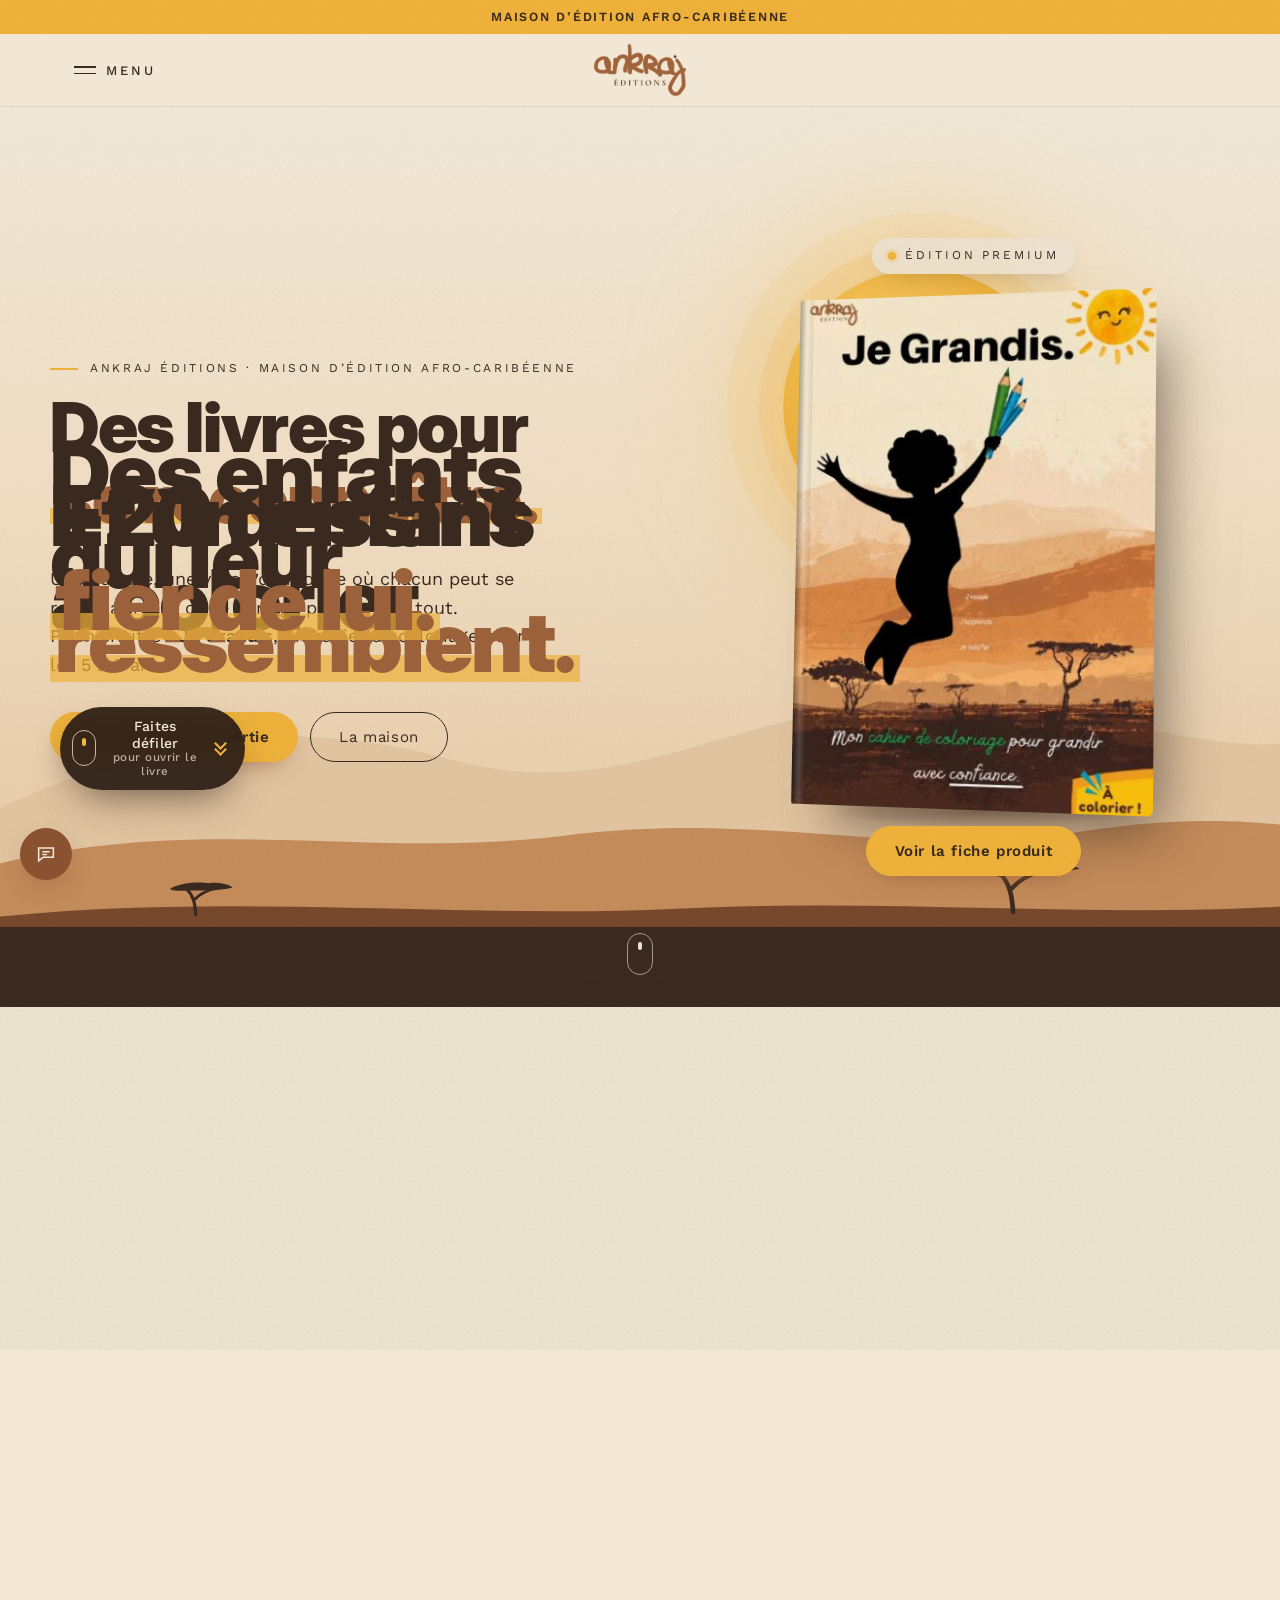
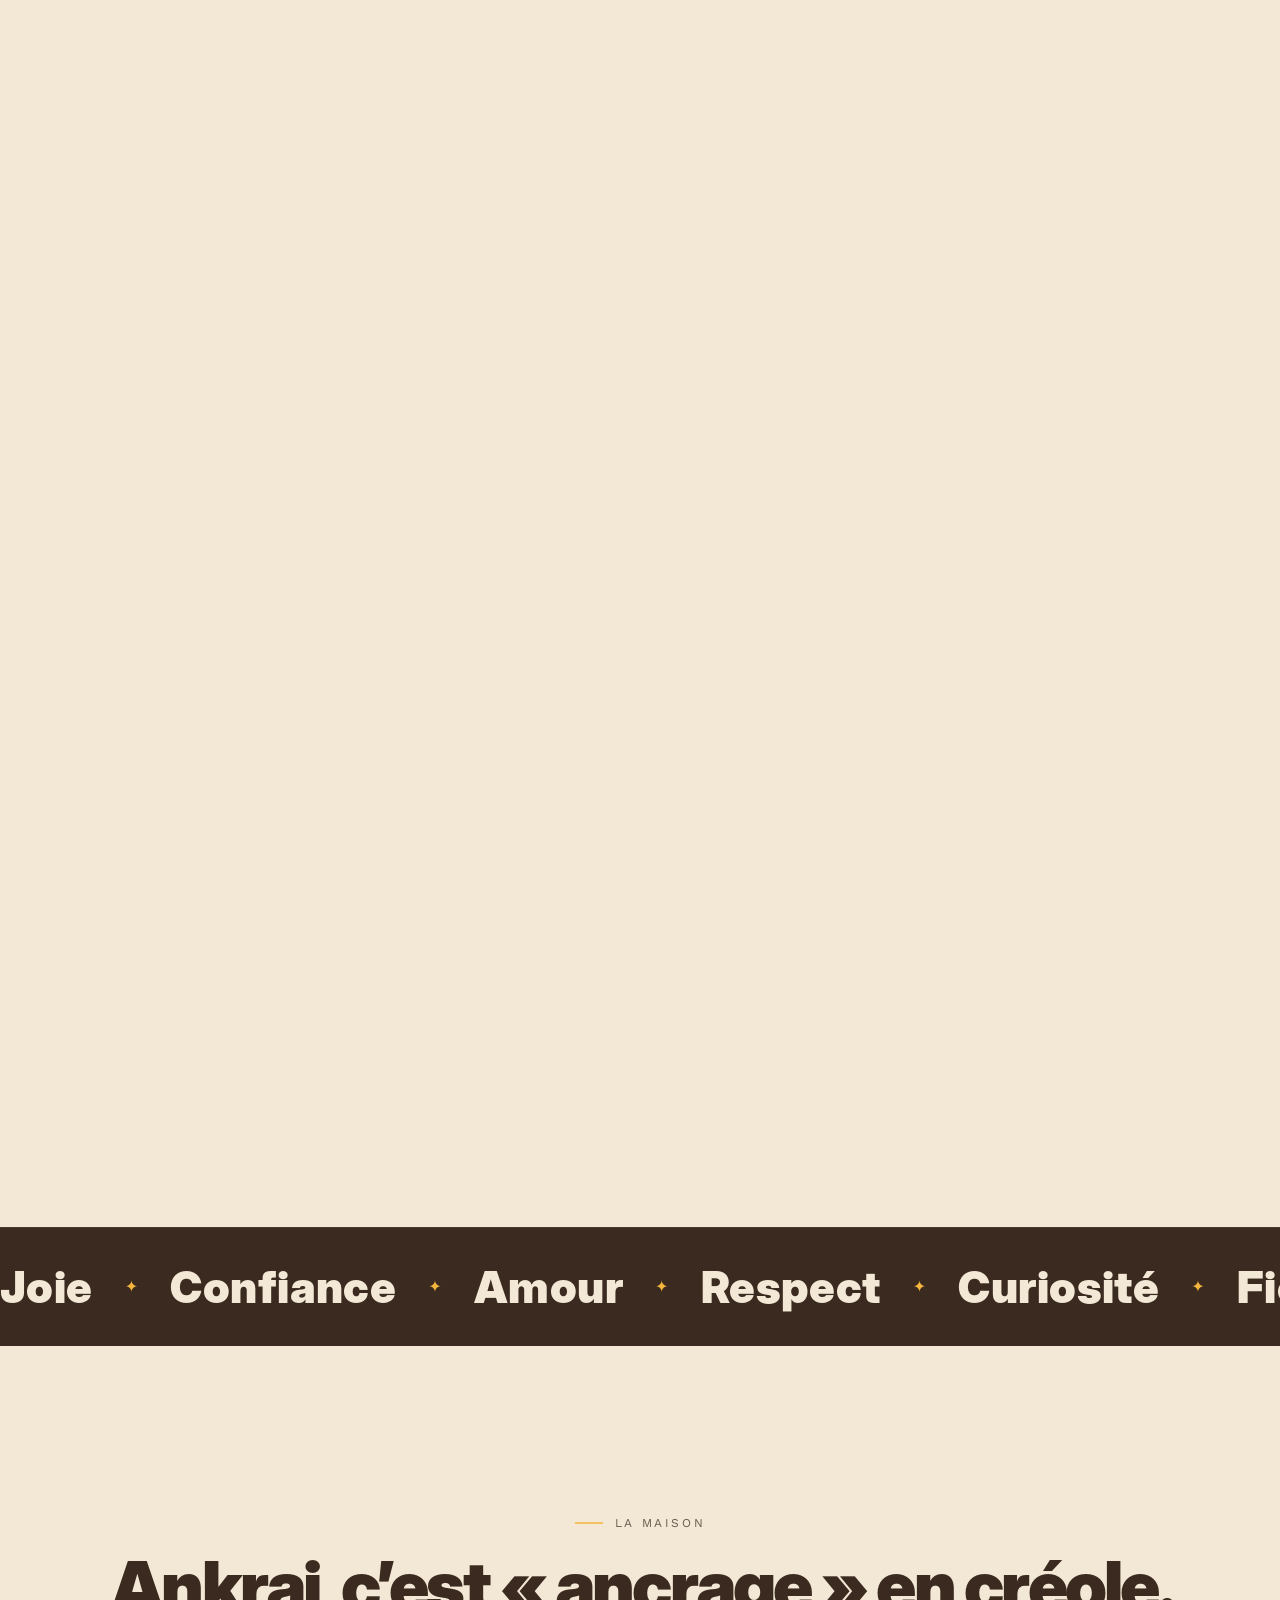
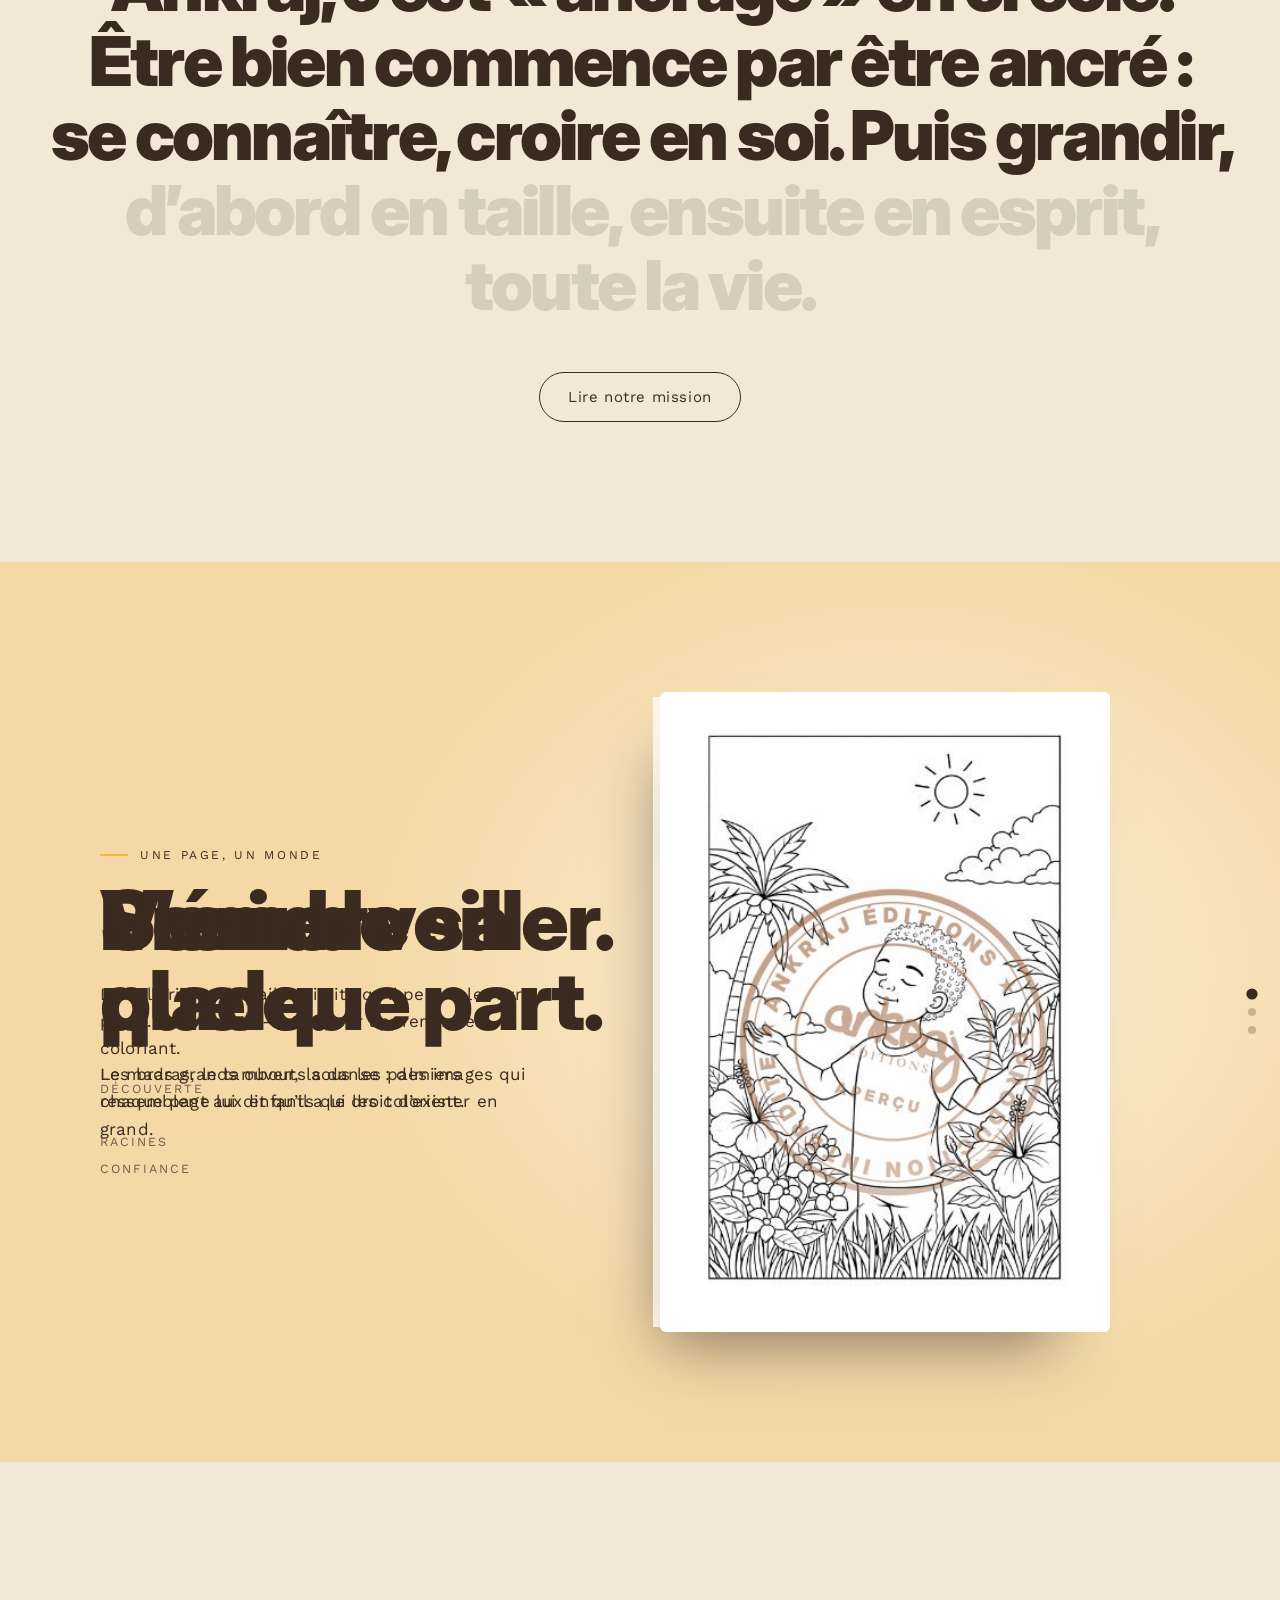
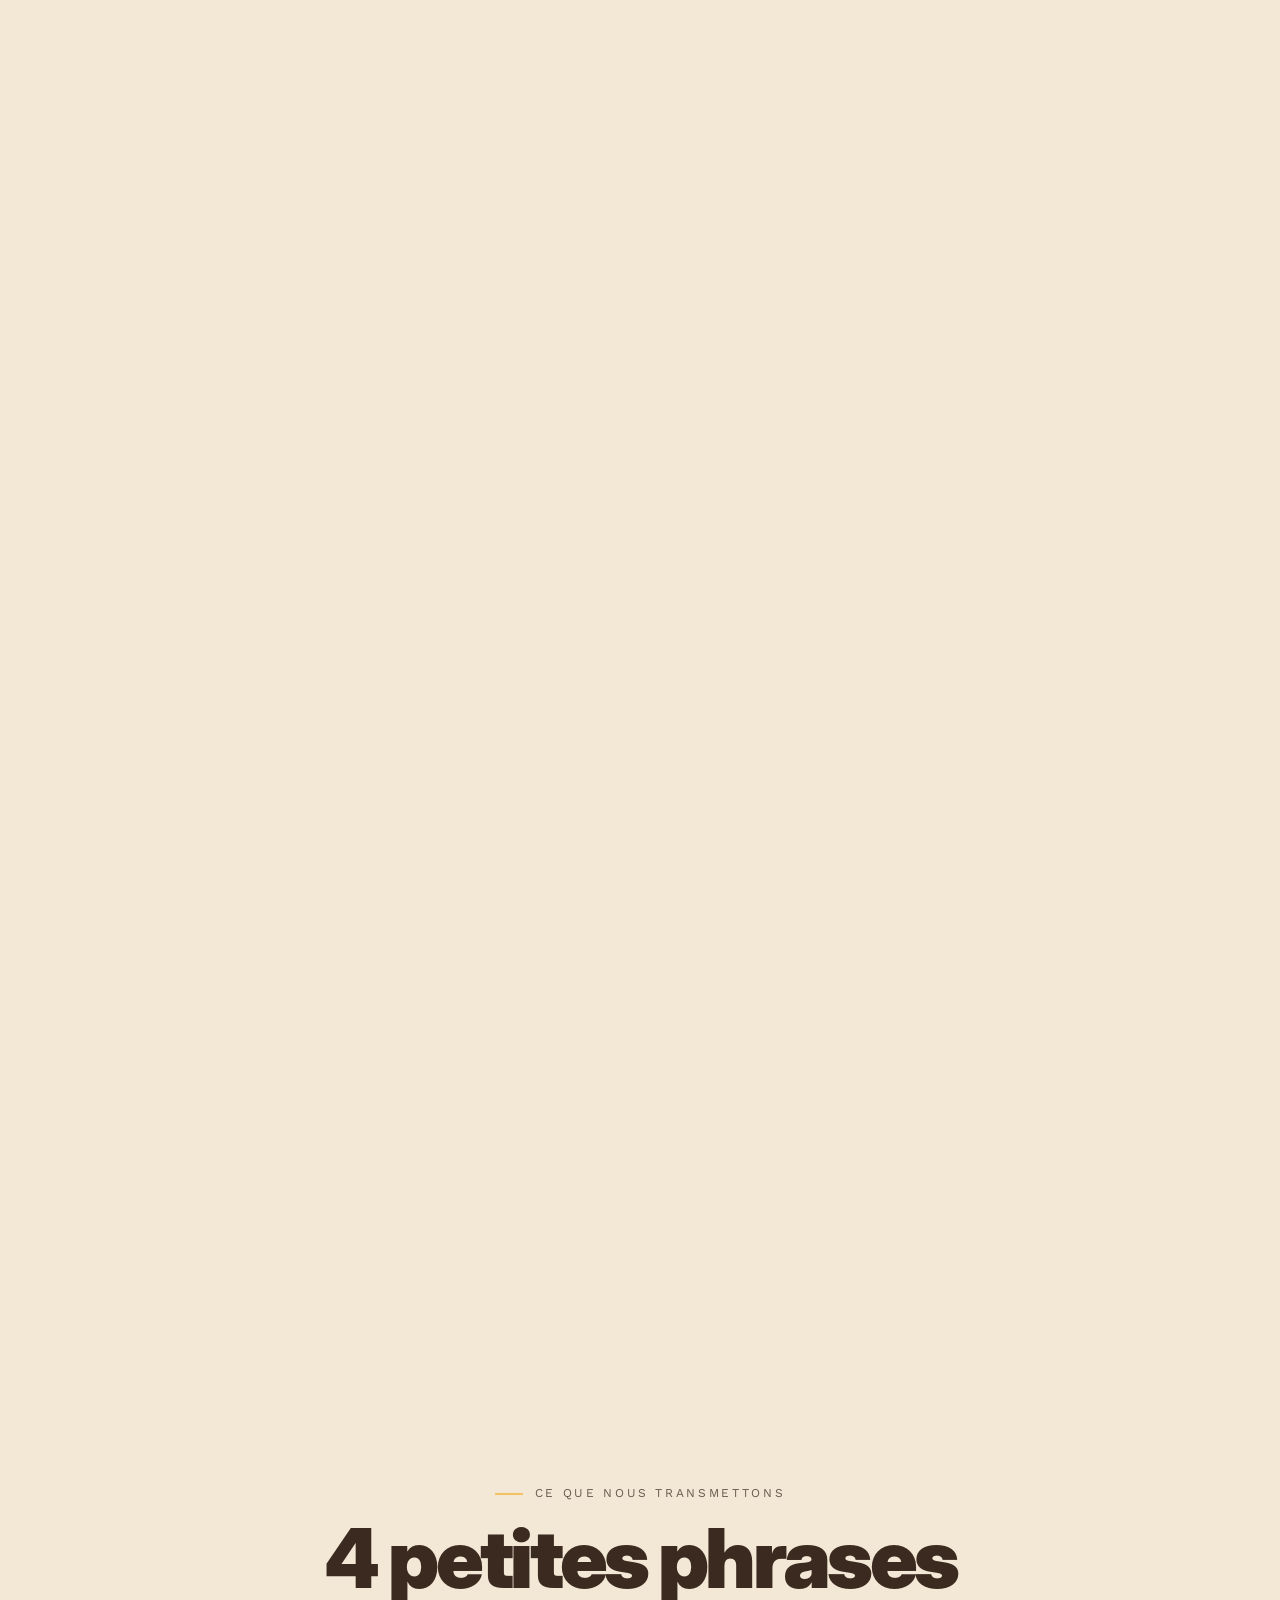
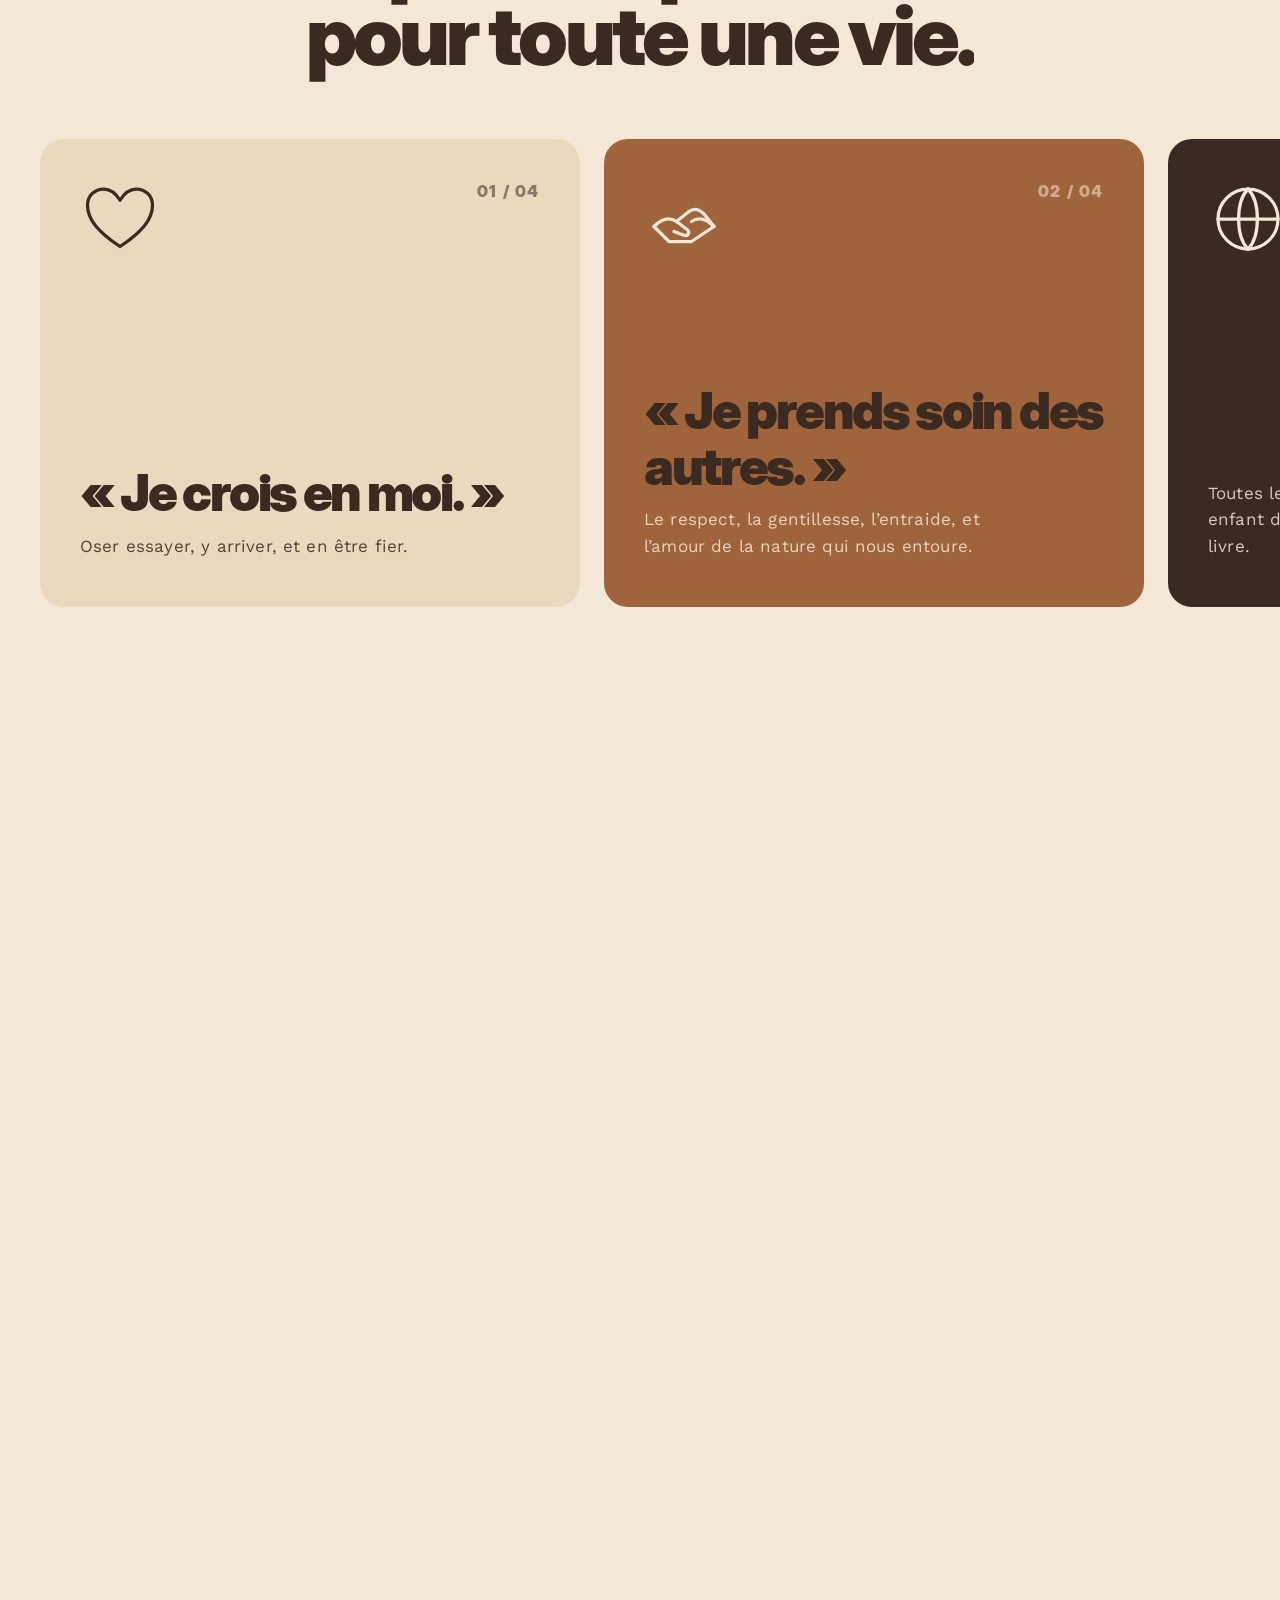
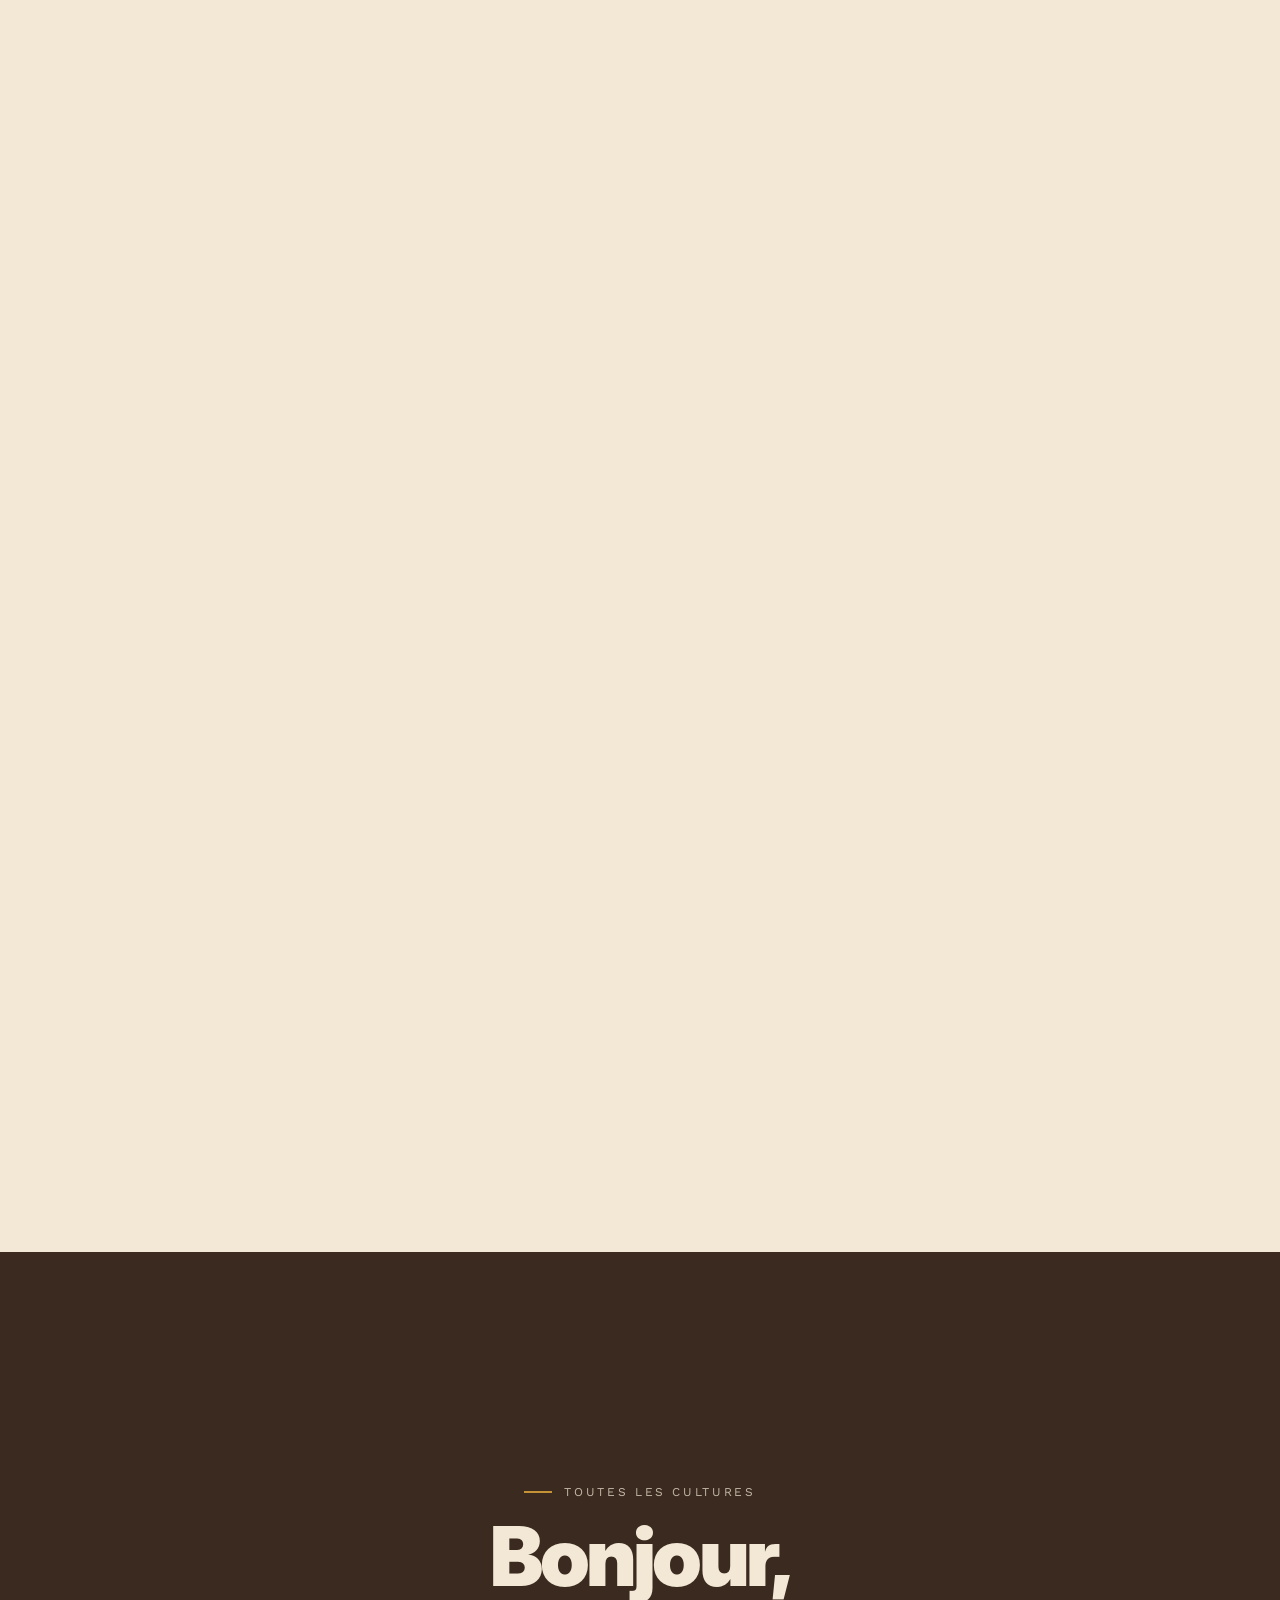
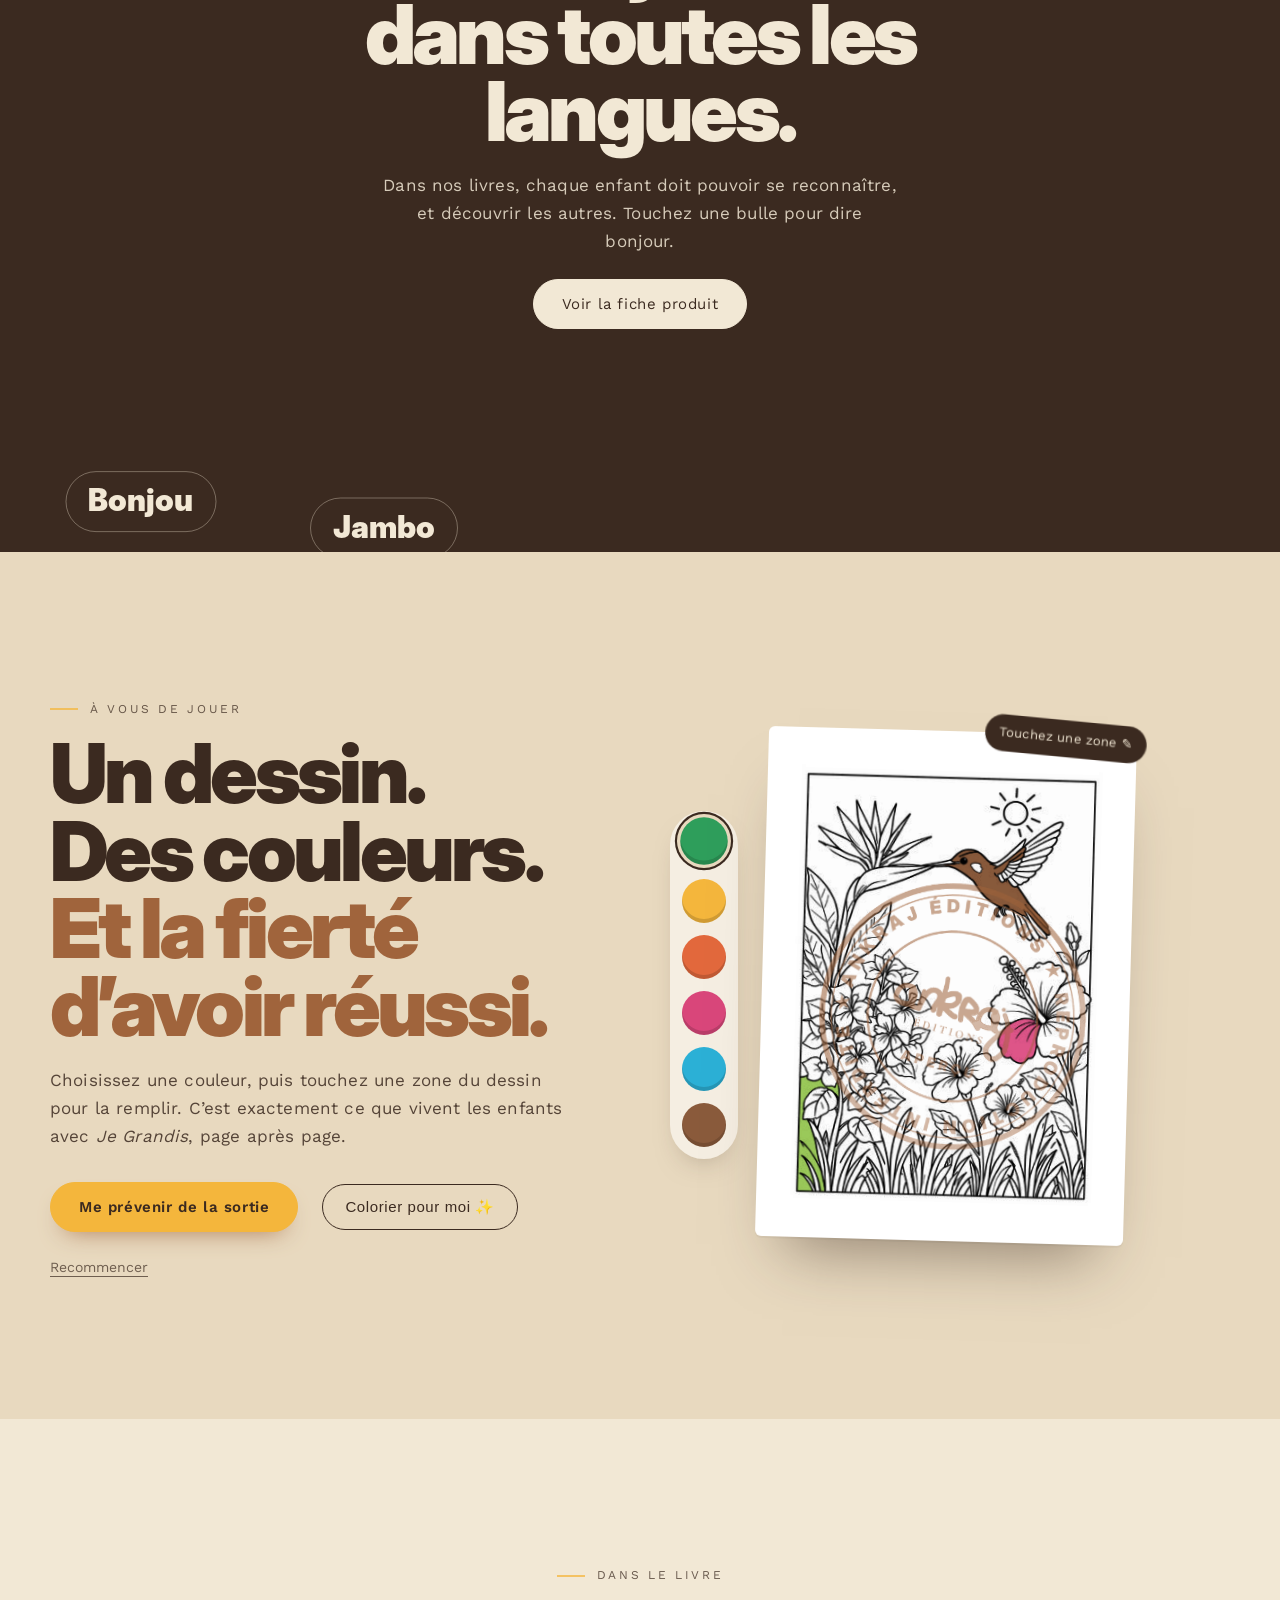
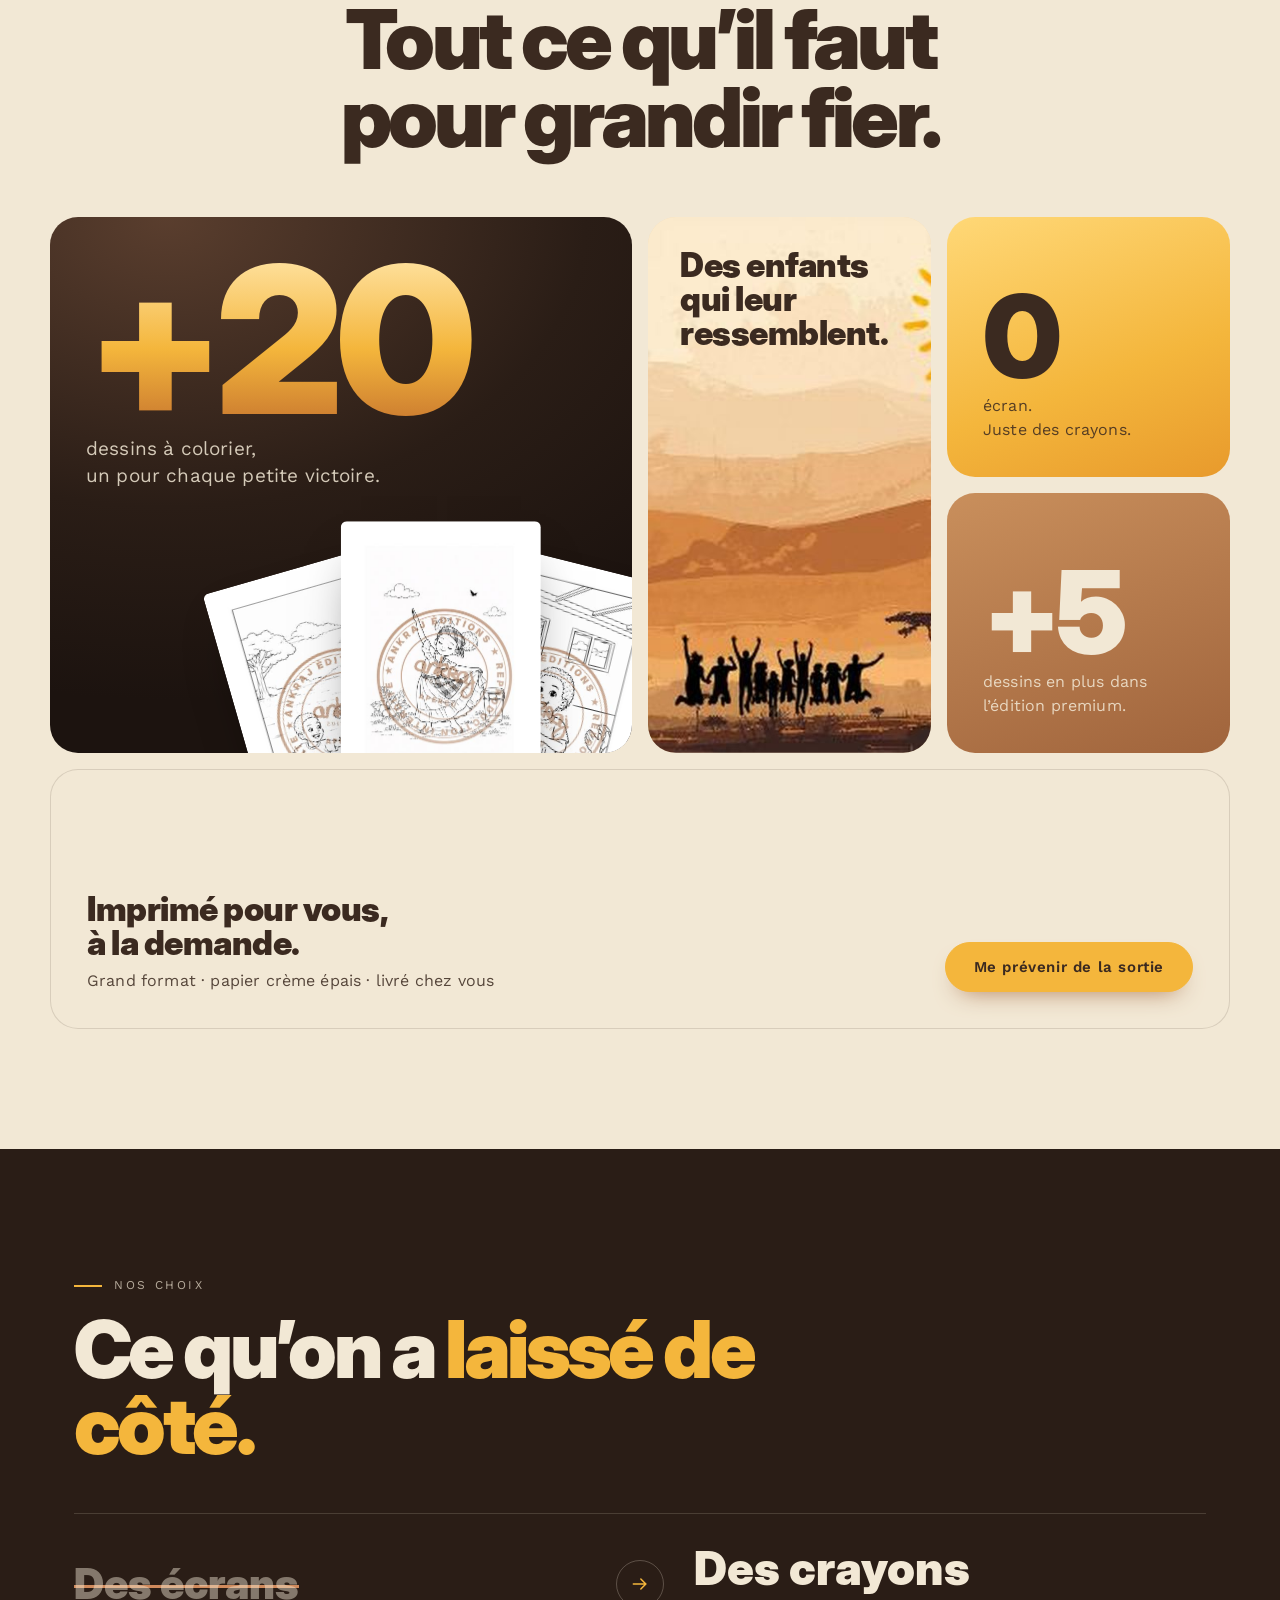
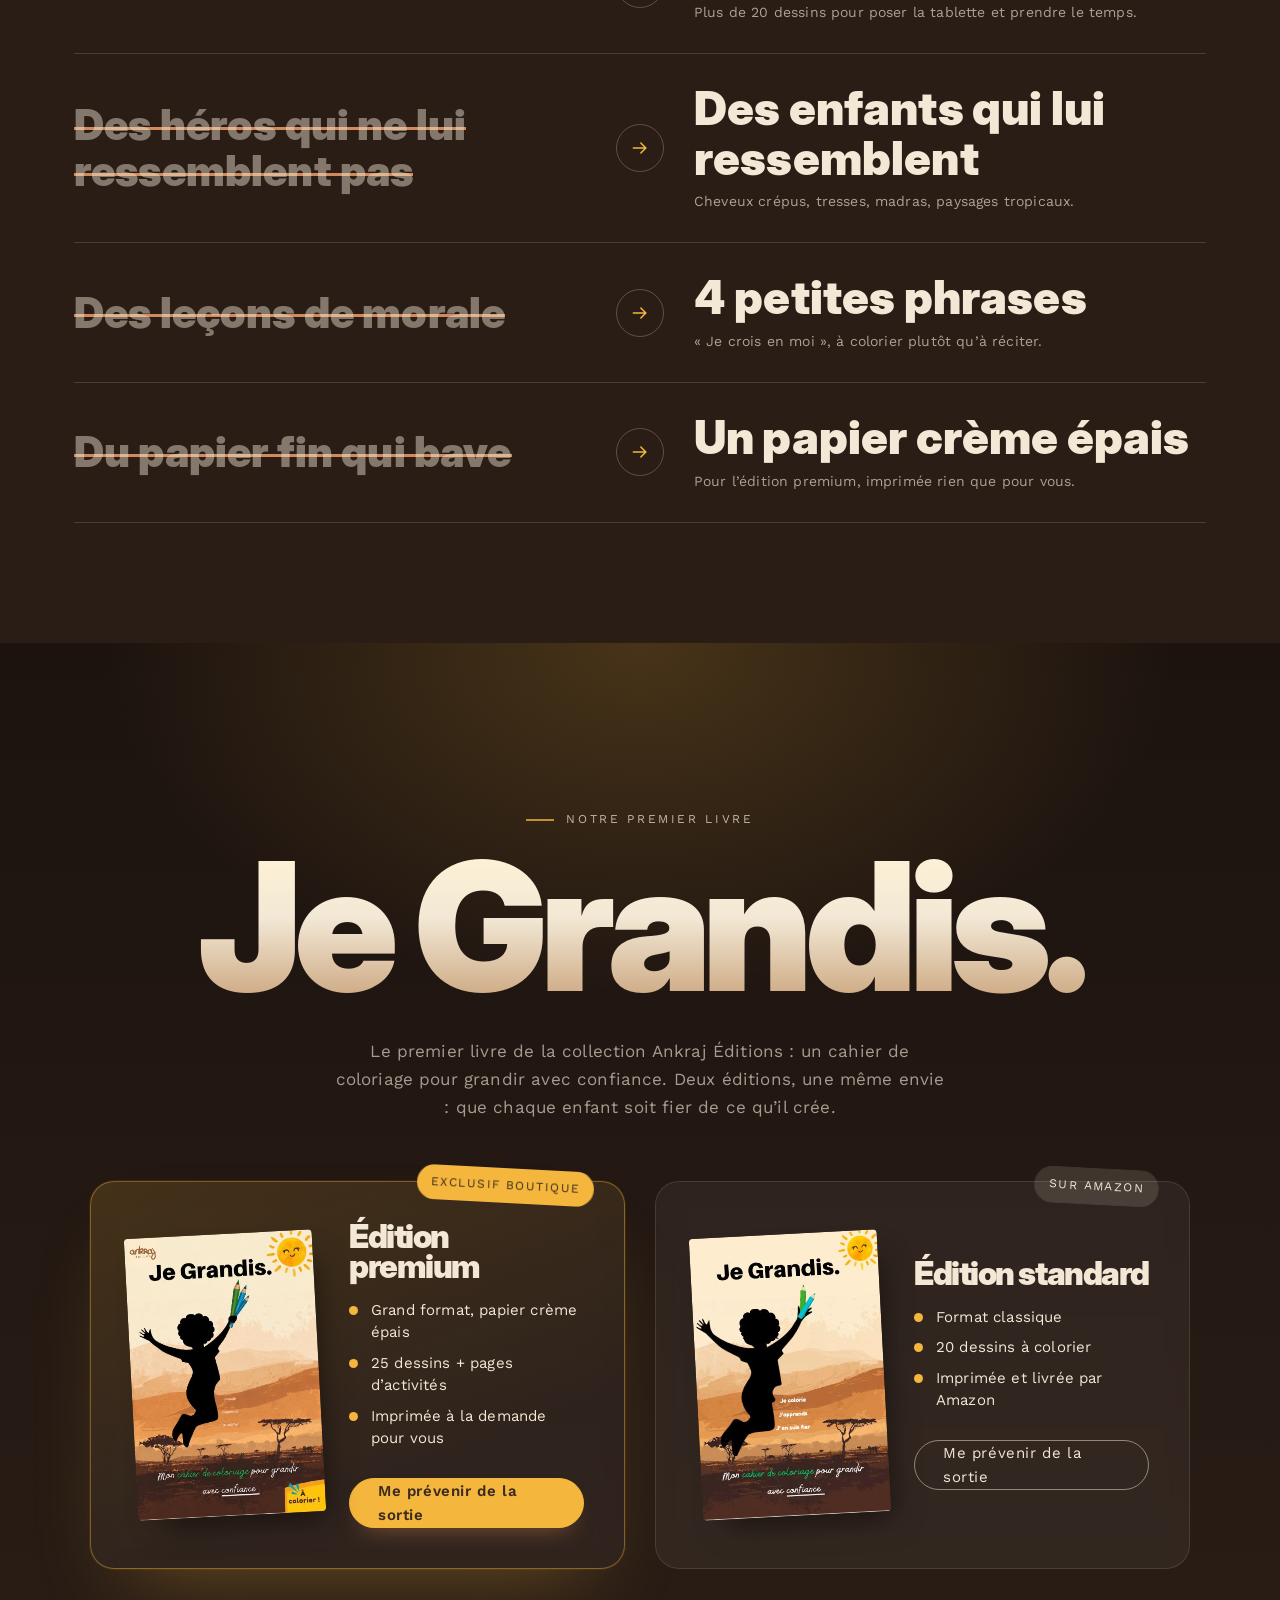
==== index.html @ a1a12974 "Ankraj sites V6" ====
<!doctype html>
<html lang="fr">
<head>
<meta charset="utf-8">
<meta name="viewport" content="width=device-width,initial-scale=1">
<title>Cahier de coloriage enfant 5-8 ans · Ankraj Éditions</title>
<meta name="description" content="Ankraj Éditions publie des cahiers de coloriage pour enfants de 5 à 8 ans : confiance en soi, respect et fierté de ses racines. Une idée cadeau qui a du sens.">
<link rel="canonical" href="https://ankrajeditions.com/">
<meta name="robots" content="index, follow, max-image-preview:large">
<meta property="og:type" content="website"><meta property="og:site_name" content="Ankraj Éditions"><meta property="og:locale" content="fr_FR">
<meta property="og:url" content="https://ankrajeditions.com/">
<meta property="og:title" content="Cahier de coloriage enfant 5-8 ans · Ankraj Éditions"><meta property="og:description" content="Ankraj Éditions publie des cahiers de coloriage pour enfants de 5 à 8 ans : confiance en soi, respect et fierté de ses racines. Une idée cadeau qui a du sens.">
<meta property="og:image" content="https://ankrajeditions.com/og-image.jpg"><meta property="og:image:width" content="1200"><meta property="og:image:height" content="630"><meta property="og:image:alt" content="Je Grandis, cahier de coloriage pour enfants de 5 à 8 ans, Ankraj Éditions">
<meta name="twitter:card" content="summary_large_image">
<script type="application/ld+json">{"@context":"https://schema.org","@graph":[{"@type":"Organization","@id":"https://ankrajeditions.com/#organisation","name":"Ankraj Éditions","url":"https://ankrajeditions.com/","logo":"https://ankrajeditions.com/img/logo.png","email":"contact@ankrajeditions.com","description":"Maison d'édition de livres et cahiers de coloriage pour enfants : confiance en soi, respect et fierté de ses racines."},{"@type":"WebSite","@id":"https://ankrajeditions.com/#site","name":"Ankraj Éditions","url":"https://ankrajeditions.com/","inLanguage":"fr-FR","publisher":{"@id":"https://ankrajeditions.com/#organisation"}}]}</script>
<meta name="theme-color" content="#F2E8D5">


<link rel="icon" type="image/png" href="img/favicon.png"><link rel="apple-touch-icon" href="img/apple-touch-icon.png">

<link rel="stylesheet" href="assets/css/style.css">
<link rel="stylesheet" href="assets/css/accueil.css">
<script>document.documentElement.classList.add('js-st')</script>
</head>
<body class="">
<!-- ===== HAUT COMMUN : ne pas modifier ici → commun/haut.html puis outils/maj-commun.py ===== -->
<a class="skip" href="#contenu">Aller au contenu</a>
<div class="ann" role="region" aria-label="Annonces">
  <a class="is-on" href="je-grandis.html" data-ann-vente>« Je Grandis » · édition premium<span class="prix-sep"> ·&nbsp;</span><span data-price="premium"></span></a>
  <a href="je-grandis.html#standard" data-ann-vente>« Je Grandis » · édition standard · sur Amazon</a>
  <a href="je-grandis.html" data-attente-open data-ann-attente hidden>« Je Grandis » arrive · Soyez prévenu·e</a>
  <a href="notre-mission.html" data-ann-attente hidden>Maison d’édition afro-caribéenne</a>
</div>
<header class="hd">
  <div class="hd__in">
    <button class="menu-btn" type="button" aria-expanded="false" aria-controls="menu"><span class="burger-i" aria-hidden="true"><span></span><span></span></span><span class="menu-btn__t">Menu</span><span class="sr">Ouvrir le menu</span></button>
    <a class="brand" href="./" aria-label="Ankraj Éditions, accueil"><img src="img/logo-sm.png" alt="Ankraj Éditions" width="480" height="276"></a>
    <div class="hd__end"><button class="cart-btn" type="button" data-cart-open aria-label="Ouvrir le panier"><svg viewBox="0 0 24 24" fill="none" stroke="currentColor" stroke-width="1.7" stroke-linecap="round" stroke-linejoin="round" aria-hidden="true"><path d="M5 8h14l-1.2 11.2a1.5 1.5 0 0 1-1.5 1.3H7.7a1.5 1.5 0 0 1-1.5-1.3z"/><path d="M9 10V7a3 3 0 0 1 6 0v3"/></svg><span class="cart-btn__t">Panier</span><span class="cart-btn__n" data-cart-count hidden>0</span></button></div>
  </div>
</header>
<div class="fsm" id="menu" role="dialog" aria-modal="true" aria-label="Menu" aria-hidden="true">
  <div class="fsm__sun" aria-hidden="true"></div>
  <div class="fsm__top"><a class="brand" href="./" aria-label="Ankraj Éditions, accueil"><img src="img/logo-clair.png" alt="Ankraj Éditions" width="480" height="276"></a><button class="fsm__close" type="button">Fermer <i aria-hidden="true">×</i></button></div>
  <nav aria-label="Menu principal"><a href="./" aria-current="page">Accueil</a><a href="je-grandis.html">Je Grandis</a><a href="notre-mission.html">La maison</a><a href="je-grandis.html#faq">Questions</a><a href="contact.html">Contact</a></nav>
  <div class="fsm__foot"><a class="btn btn--terre" href="je-grandis.html">Découvrir « Je Grandis »</a><a href="#" data-email></a></div>
</div>
<!-- ===== FIN HAUT COMMUN ===== -->
<main id="contenu" tabindex="-1">

<div class="akh" id="akh-t">
<div class="akh-intro" data-intro data-logo="img/logo.png" aria-hidden="true"></div>
<script>try{if(!sessionStorage.getItem('akhIntro')&&!matchMedia('(prefers-reduced-motion: reduce)').matches&&!(window.Shopify&&Shopify.designMode)){document.documentElement.classList.add('akh-intro-on');}}catch(e){}</script>
<script src="assets/js/intro.js" async></script>

<section class="akh-story akh-story--merged" data-story>
<div class="akh-story__stick">
<div class="akh-land" data-land aria-hidden="true">
<div class="akh-sky"></div>
<div class="akh-sun" data-par="-0.12" aria-hidden="true">
<svg viewBox="0 0 200 200" class="akh-sun__rays"><g stroke="#F4B63C" stroke-width="7" stroke-linecap="round">
<line x1="100" y1="6" x2="100" y2="30"/><line x1="100" y1="170" x2="100" y2="194"/><line x1="6" y1="100" x2="30" y2="100"/><line x1="170" y1="100" x2="194" y2="100"/>
<line x1="33" y1="33" x2="50" y2="50"/><line x1="150" y1="150" x2="167" y2="167"/><line x1="33" y1="167" x2="50" y2="150"/><line x1="150" y1="50" x2="167" y2="33"/>
<line x1="63" y1="14" x2="70" y2="36"/><line x1="130" y1="164" x2="137" y2="186"/><line x1="14" y1="137" x2="36" y2="130"/><line x1="164" y1="70" x2="186" y2="63"/>
<line x1="137" y1="14" x2="130" y2="36"/><line x1="70" y1="164" x2="63" y2="186"/><line x1="14" y1="63" x2="36" y2="70"/><line x1="164" y1="130" x2="186" y2="137"/></g></svg>
<span class="akh-sun__disc"></span>
</div>
<svg class="akh-hill akh-hill--1" data-par="0.06" viewBox="0 0 1440 420" preserveAspectRatio="none" aria-hidden="true"><path d="M0 230 C 180 150 330 120 520 170 C 700 215 820 120 1010 110 C 1190 100 1320 170 1440 150 L1440 420 L0 420Z" fill="#E7C9A4"/></svg>
<svg class="akh-hill akh-hill--2" data-par="0.14" viewBox="0 0 1440 420" preserveAspectRatio="none" aria-hidden="true"><path d="M0 260 C 240 190 420 250 640 220 C 860 190 1010 250 1200 215 C 1320 195 1390 205 1440 210 L1440 420 L0 420Z" fill="#C98F5C"/></svg>
<svg class="akh-hill akh-hill--3" data-par="0.24" viewBox="0 0 1440 420" preserveAspectRatio="none" aria-hidden="true">
<path d="M0 300 C 260 260 520 300 760 285 C 1000 270 1220 300 1440 280 L1440 420 L0 420Z" fill="#7A4A2C"/>
<g fill="none" stroke="#3B2A20" stroke-linecap="round"><path d="M1124 290 C1123 268 1121 252 1110 236 M1122 258 C1130 246 1142 238 1158 232 M1112 240 C1100 234 1090 232 1080 233" stroke-width="5"/>
<path d="M240 294 C239 278 238 268 230 258 M239 272 C245 264 252 260 262 257" stroke-width="3.5"/></g>
<g fill="#3B2A20"><path d="M1056 234 C1070 222 1100 218 1124 220 C1150 216 1180 220 1196 230 C1180 236 1150 236 1124 234 C1100 237 1072 238 1056 234Z"/><path d="M1084 226 C1094 214 1112 212 1126 216 C1112 222 1098 226 1084 226Z"/>
<path d="M212 258 C222 250 240 248 254 250 C266 248 276 252 280 256 C268 260 250 260 238 260 C226 261 216 261 212 258Z"/></g>
</svg>
<div class="akh-ground" aria-hidden="true"></div>
</div>
<div class="akh-story__grid">
<div class="akh-story__caps">
<div class="akh-cap akh-cap--hero is-on" data-cap>
<p class="akh-kicker akh-in" style="--d:.05s">Ankraj Éditions · Maison d’édition afro-caribéenne</p>
<h1 class="akh-hero__title">
<span class="akh-line"><span class="akh-in" style="--d:.15s">Des livres pour</span></span>
<span class="akh-line"><span class="akh-in akh-accent" style="--d:.3s">se reconnaître.</span></span>
</h1>
<p class="akh-hero__lede akh-in" style="--d:.5s">Une culture, une vision du monde où chacun peut se reconnaître, et où le partage passe avant tout. Premier titre&nbsp;: <em>Je Grandis</em>, un cahier de coloriage pour les 5 à 8&nbsp;ans.</p>
<div class="akh-hero__btns akh-in" style="--d:.65s"><a class="akh-btn" href="je-grandis.html#acheter" data-add="premium">Ajouter au panier</a><a class="akh-btn akh-btn--ghost" href="notre-mission.html">La maison</a></div>
</div>
<div class="akh-cap" data-cap><p class="akh-cap__t">+20 dessins<br>à colorier.</p></div>
<div class="akh-cap" data-cap><p class="akh-cap__t">Des enfants<br>qui leur <span class="akh-accent">ressemblent.</span></p></div>
<div class="akh-cap" data-cap><p class="akh-cap__t">Et un enfant<br><span class="akh-accent">fier de lui.</span></p></div>
</div>
<div class="akh-story__col">
<span class="akh-stage__label akh-stage__label--top">Édition premium</span>
<div class="akh-story__stage" data-stage>
<figure class="akh-pg" data-pg><img src="img/p12.jpg" alt="" width="560" height="794" loading="lazy"></figure>
<figure class="akh-pg" data-pg><img src="img/p6.jpg" alt="" width="560" height="794" loading="lazy"></figure>
<figure class="akh-pg" data-pg><img src="img/p14.jpg" alt="" width="560" height="794" loading="lazy"></figure>
<div class="akh-leaf" data-leaf><div class="akh-leaf__f"><img src="img/p11.jpg" alt="Une fille qui respire calmement" width="560" height="794" loading="lazy"></div><div class="akh-leaf__b"><img src="img/p13.jpg" alt="Un garçon qui joue du tambour" width="560" height="794" loading="lazy"></div></div>
<figure class="akh-pg akh-pg--main" data-main>
<img src="img/coloriage/p08.jpg" alt="Un garçon aux bras ouverts sous les palmiers" width="560" height="794" loading="lazy" data-mode="kid" data-paint='{"p":[[0.52,0.44,"#9A6A4A"],[0.537,0.54,"#9A6A4A"],[0.287,0.596,"#9A6A4A"],[0.76,0.627,"#9A6A4A"],[0.56,0.67,"#E2683C"],[0.41,0.6,"#E2683C"],[0.67,0.6,"#E2683C"],[0.627,0.488,"#9A6A4A"]],"b":[[0.16,0.52,0.27,0.58,"#9A6A4A",0.003],[0.8,0.56,0.9,0.62,"#9A6A4A",0.003],[0.49,0.35,0.72,0.54,"#2B201A",0.03],[0.4,0.76,0.66,0.92,"#3DB7DD",0.012]]}'>
<canvas class="akh-colored" data-colored aria-hidden="true"></canvas>
<span class="akh-crayon2" data-crayon aria-hidden="true"><svg viewBox="0 0 24 120"><rect x="4" y="18" width="16" height="92" rx="2" fill="#2E9E5B"/><path d="M4 18 L12 0 L20 18Z" fill="#E9C9A0"/><path d="M9.5 6 L12 0 L14.5 6Z" fill="#2E9E5B"/></svg></span>
</figure>
<div class="akh-cov" data-cov>
<div class="akh-cov__front"><img src="img/cover.jpg" alt="Couverture de Je Grandis, cahier de coloriage pour enfants de 5 à 8 ans" width="600" height="900" fetchpriority="high"></div>
<div class="akh-cov__back"><span class="akh-own">Ce livre appartient à<i></i></span></div>
</div>
<span class="akh-book__shadow akh-stage__shadow" aria-hidden="true"></span>
</div>
<div class="akh-buybar">
<a class="akh-btn" href="je-grandis.html">Voir la fiche produit</a>

</div>
</div>
</div>
<div class="akh-story__bar"><span data-bar></span></div>
<a href="#akh-manif-t" class="akh-scroll" data-scrollhint aria-label="Descendre"><span></span></a>
</div>
</section>

<div class="akh-marquee" aria-hidden="true">
<div class="akh-marquee__track">

<span>Joie</span><i>✦</i><span>Confiance</span><i>✦</i><span>Amour</span><i>✦</i><span>Respect</span><i>✦</i><span>Curiosité</span><i>✦</i><span>Fierté</span><i>✦</i><span>Partage</span><i>✦</i><span>Racines</span><i>✦</i>

<span>Joie</span><i>✦</i><span>Confiance</span><i>✦</i><span>Amour</span><i>✦</i><span>Respect</span><i>✦</i><span>Curiosité</span><i>✦</i><span>Fierté</span><i>✦</i><span>Partage</span><i>✦</i><span>Racines</span><i>✦</i>

</div>
</div>

<section class="akh-manif" id="akh-manif-t">
<p class="akh-kicker">La maison</p>
<p class="akh-manif__text" data-words>Ankraj, c’est « ancrage » en créole. Être bien commence par être ancré&nbsp;: se connaître, croire en soi. Puis grandir, d’abord en taille, ensuite en esprit, toute la vie.</p>
<a class="akh-btn akh-btn--ghost akh-rv akh-manif__cta" href="notre-mission.html">Lire notre mission</a>
</section>

<section class="mondes" data-mondes style="--n:3" aria-label="Une page, un monde">
 <div class="mondes__stick">
  <div class="mondes__bg" aria-hidden="true" style="background-color:#F4D9A6"></div>
  <div class="mondes__text"><p class="kicker">Une page, un monde</p><div class="monde is-on" data-color="#F4D9A6"><q>Prendre sa place.</q><p>Les bras grands ouverts sous les palmiers : chaque page lui dit qu’il a le droit d’exister en grand.</p><small>Confiance</small></div><div class="monde" data-color="#EBC08E"><q>S’émerveiller.</q><p>Le colibri bat des ailes si vite qu’il peut voler sur place. Un « Le sais-tu ? » pour apprendre en coloriant.</p><small>Découverte</small></div><div class="monde" data-color="#E2A877"><q>Venir de quelque part.</q><p>Le madras, le tambour, la danse : des images qui ressemblent aux enfants qui les colorient.</p><small>Racines</small></div></div>
  <div class="mondes__stage" oncontextmenu="return false"><figure class="is-on"><img src="img/p08.jpg" alt="Page à colorier de Je Grandis : un garçon aux bras ouverts sous les palmiers" loading="lazy" draggable="false"></figure><figure><img src="img/p6.jpg" alt="Page à colorier de Je Grandis : un colibri parmi les fleurs" loading="lazy" draggable="false"></figure><figure><img src="img/p12.jpg" alt="Page à colorier de Je Grandis : une danseuse en madras et son tambour" loading="lazy" draggable="false"></figure></div>
  <div class="mondes__dots" aria-hidden="true"><i class="is-on"></i><i></i><i></i></div>
 </div>
</section>
<section class="akh-values akh-hz" data-hz>
<div class="akh-hz__stick">
<div class="akh-head akh-rv">
<p class="akh-kicker">Ce que nous transmettons</p>
<h2 class="akh-h2">4 petites phrases<br>pour toute une vie.</h2>
</div>
<div class="akh-values__grid" data-track>
<article class="akh-card akh-card--sand akh-rv" style="--d:0s">
<svg class="akh-ico" viewBox="0 0 64 64"><path d="M32 54 C 14 42 6 32 6 21 C 6 13 12 8 19 8 C 25 8 29 12 32 17 C 35 12 39 8 45 8 C 52 8 58 13 58 21 C 58 32 50 42 32 54Z"/></svg>
<span class="akh-num">01 / 04</span>
<h3>«&nbsp;Je crois en moi.&nbsp;»</h3>
<p>Oser essayer, y arriver, et en être fier.</p>
</article>
<article class="akh-card akh-card--terra akh-rv" style="--d:.1s">
<svg class="akh-ico" viewBox="0 0 64 64"><path d="M8 38 C 14 32 20 30 26 34 L 34 40 C 37 42 36 46 32 45 L 24 42"/><path d="M56 38 C 50 32 44 30 38 34"/><path d="M26 34 L 36 26 C 40 23 44 24 48 28 L 56 38"/><path d="M8 38 L 20 50 L 38 50 L 56 38"/></svg>
<span class="akh-num">02 / 04</span>
<h3>«&nbsp;Je prends soin des autres.&nbsp;»</h3>
<p>Le respect, la gentillesse, l’entraide, et l’amour de la nature qui nous entoure.</p>
</article>
<article class="akh-card akh-card--choc akh-rv" style="--d:.2s">
<svg class="akh-ico" viewBox="0 0 64 64"><circle cx="32" cy="32" r="24"/><path d="M8 32 H 56"/><path d="M32 8 C 22 18 22 46 32 56"/><path d="M32 8 C 42 18 42 46 32 56"/></svg>
<span class="akh-num">03 / 04</span>
<h3>«&nbsp;Je suis fier d’où je viens.&nbsp;»</h3>
<p>Toutes les cultures ont leur place. Chaque enfant doit pouvoir se reconnaître dans un livre.</p>
</article>
<article class="akh-card akh-card--sun akh-rv" style="--d:.3s">
<svg class="akh-ico" viewBox="0 0 64 64"><path d="M14 50 L 44 20 L 52 28 L 22 58 L 12 60 Z"/><path d="M40 24 L 48 32"/><path d="M44 20 L 50 14 C 52 12 55 12 57 14 L 58 15 C 60 17 60 20 58 22 L 52 28"/></svg>
<span class="akh-num">04 / 04</span>
<h3>«&nbsp;J’apprends en jouant.&nbsp;»</h3>
<p>Entre deux coloriages, on trace un mot ou on découvre un animal.</p>
</article>
<article class="akh-card akh-card--cta akh-rv" style="--d:.4s">
<h3>Ces 4 phrases,<br>à colorier.</h3>
<p>Elles sont toutes dans <em>Je Grandis</em>.</p>
<div class="akh-btns"><a class="akh-btn akh-btn--light" href="je-grandis.html#acheter" data-add="premium">Ajouter au panier</a></div>
</article>
</div>
</div>
</section>

<section class="akh-hello" data-hello>
<div class="akh-hello__bubbles">
<button type="button" class="akh-bub" style="--x:11%;--y:14%;--c:#F4B63C;--i:0" data-lang="Créole martiniquais" aria-label="Bonjou, en créole martiniquais">Bonjou</button>
<button type="button" class="akh-bub" style="--x:30%;--y:8%;--c:#E2683C;--i:1" data-lang="Swahili" aria-label="Jambo, en swahili">Jambo</button>
<button type="button" class="akh-bub" style="--x:58%;--y:6%;--c:#F08FB0;--i:2" data-lang="Espagnol" aria-label="Hola, en espagnol">Hola</button>
<button type="button" class="akh-bub" style="--x:84%;--y:12%;--c:#2BB0D6;--i:3" data-lang="Arabe" aria-label="Salam, en arabe">Salam</button>
<button type="button" class="akh-bub" style="--x:90%;--y:38%;--c:#6BBF7A;--i:4" data-lang="Chinois" aria-label="Nǐ hǎo, en chinois">Nǐ hǎo</button>
<button type="button" class="akh-bub" style="--x:88%;--y:66%;--c:#D9467A;--i:5" data-lang="Hindi" aria-label="Namasté, en hindi">Namasté</button>
<button type="button" class="akh-bub" style="--x:76%;--y:88%;--c:#F2E8D5;--i:6" data-lang="Anglais" aria-label="Hello, en anglais">Hello</button>
<button type="button" class="akh-bub" style="--x:50%;--y:93%;--c:#F59E5B;--i:7" data-lang="Italien" aria-label="Ciao, en italien">Ciao</button>
<button type="button" class="akh-bub" style="--x:22%;--y:88%;--c:#5CC6E6;--i:8" data-lang="Japonais" aria-label="Konnichiwa, en japonais">Konnichiwa</button>
<button type="button" class="akh-bub" style="--x:10%;--y:70%;--c:#F4B63C;--i:9" data-lang="Portugais" aria-label="Olá, en portugais">Olá</button>
<button type="button" class="akh-bub" style="--x:9%;--y:44%;--c:#C77DDB;--i:10" data-lang="Turc" aria-label="Merhaba, en turc">Merhaba</button>
<button type="button" class="akh-bub" style="--x:18%;--y:30%;--c:#6BBF7A;--i:11" data-lang="Zoulou" aria-label="Sawubona, en zoulou">Sawubona</button>
<button type="button" class="akh-bub" style="--x:72%;--y:24%;--c:#E2683C;--i:12" data-lang="Lingala" aria-label="Mbote, en lingala">Mbote</button>
<button type="button" class="akh-bub" style="--x:27%;--y:72%;--c:#F08FB0;--i:13" data-lang="Maori" aria-label="Kia ora, en maori">Kia ora</button>
</div>
<div class="akh-hello__center akh-rv">
<p class="akh-kicker">Toutes les cultures</p>
<h2 class="akh-h2">Bonjour,<br>dans toutes les langues.</h2>
<p class="akh-body">Dans nos livres, chaque enfant doit pouvoir se reconnaître, et découvrir les autres. Touchez une bulle pour dire bonjour.</p>
<a class="akh-btn akh-btn--light" href="je-grandis.html">Voir la fiche produit</a>
</div>
</section>

<section class="akh-play">
<div class="akh-play__text akh-rv">
<p class="akh-kicker">À vous de jouer</p>
<h2 class="akh-h2">Un dessin.<br>Des couleurs.<br><span class="akh-accent">Et la fierté d’avoir réussi.</span></h2>
<p class="akh-body">Choisissez une couleur, puis touchez une zone du dessin pour la remplir. C’est exactement ce que vivent les enfants avec <em>Je Grandis</em>, page après page.</p>
<div class="akh-play__actions"><a class="akh-btn" href="je-grandis.html#acheter" data-add="premium">Ajouter au panier</a><button type="button" class="akh-btn akh-btn--ghost" data-magic>Colorier pour moi ✨</button><button type="button" class="akh-link" data-reset>Recommencer</button></div>
</div>
<div class="akh-play__page akh-rv" style="--d:.15s">
<div class="akh-palette akh-palette--side" role="radiogroup" aria-label="Couleur du crayon">
<button type="button" role="radio" aria-checked="true" style="--c:#2E9E5B" data-c="#2E9E5B" aria-label="Vert"></button>
<button type="button" role="radio" aria-checked="false" style="--c:#F4B63C" data-c="#F4B63C" aria-label="Jaune"></button>
<button type="button" role="radio" aria-checked="false" style="--c:#E2683C" data-c="#E2683C" aria-label="Orange"></button>
<button type="button" role="radio" aria-checked="false" style="--c:#D9467A" data-c="#D9467A" aria-label="Rose"></button>
<button type="button" role="radio" aria-checked="false" style="--c:#2BB0D6" data-c="#2BB0D6" aria-label="Bleu"></button>
<button type="button" role="radio" aria-checked="false" style="--c:#8A5A3B" data-c="#8A5A3B" aria-label="Marron"></button>
</div>
<div class="akh-paper" data-paper>
<img src="img/coloriage/p6.jpg" alt="Page à colorier de Je Grandis : un colibri parmi les fleurs" width="560" height="794" loading="lazy">
<canvas class="akh-fillcv" data-fill aria-label="Dessin à colorier : touchez une zone pour la remplir"></canvas>
<span class="akh-hint" data-hint>Touchez une zone ✎</span>
</div>
</div>
</section>

<section class="akh-bento">
<div class="akh-head akh-rv">
<p class="akh-kicker">Dans le livre</p>
<h2 class="akh-h2">Tout ce qu’il faut<br>pour grandir fier.</h2>
</div>
<div class="akh-bento__grid">
<article class="akh-tile akh-tile--big akh-rv">
<div class="akh-tile__txt"><b class="akh-tile__num">+<span data-count="20">0</span></b><p>dessins à colorier,<br>un pour chaque petite victoire.</p></div>
<div class="akh-tile__fan" aria-hidden="true">
<img src="img/p09.jpg" alt="" width="280" height="397" loading="lazy">
<img src="img/p13.jpg" alt="" width="280" height="397" loading="lazy">
<img src="img/p12.jpg" alt="" width="280" height="397" loading="lazy">
</div>
</article>
<article class="akh-tile akh-tile--photo akh-rv" style="--d:.08s">
<img src="img/savane.jpg" alt="Des silhouettes d’enfants qui sautent de joie dans la savane au coucher du soleil" width="730" height="652" loading="lazy">
<div class="akh-tile__txt"><h3>Des enfants<br>qui leur ressemblent.</h3></div>
</article>
<article class="akh-tile akh-tile--sun akh-rv" style="--d:.16s">
<b class="akh-tile__num">0</b><p>écran.<br>Juste des crayons.</p>
</article>
<article class="akh-tile akh-tile--terra akh-rv" style="--d:.24s">
<b class="akh-tile__num">+<span data-count="5">0</span></b><p>dessins en plus dans<br>l’édition premium.</p>
</article>
<article class="akh-tile akh-tile--wide akh-rv" style="--d:.1s">
<div><h3>Imprimé pour vous,<br>à la demande.</h3><p>Grand format · papier crème épais · livré chez vous</p></div>
<div class="akh-btns"><a class="akh-btn" href="je-grandis.html#acheter" data-add="premium">Ajouter au panier</a><span class="akh-tile__price" data-price="premium"></span></div>
</article>
</div>
</section>

<section class="choix" aria-labelledby="choix-t"><div class="wrap">
 <div><p class="kicker">Nos choix</p><h2 id="choix-t">Ce qu’on a <em>laissé de côté.</em></h2></div>
 <ul class="choix__list"><li class="choix__row"><span class="choix__old"><s>Des écrans</s></span><span class="choix__arrow" aria-hidden="true"><svg viewBox="0 0 24 24" fill="none" stroke="currentColor" stroke-width="1.8" stroke-linecap="round"><path d="M4 12h15M13 6l6 6-6 6"/></svg></span><span class="choix__new"><span class="sr">remplacé par </span>Des crayons<small>Plus de 20 dessins pour poser la tablette et prendre le temps.</small></span></li><li class="choix__row"><span class="choix__old"><s>Des héros qui ne lui ressemblent pas</s></span><span class="choix__arrow" aria-hidden="true"><svg viewBox="0 0 24 24" fill="none" stroke="currentColor" stroke-width="1.8" stroke-linecap="round"><path d="M4 12h15M13 6l6 6-6 6"/></svg></span><span class="choix__new"><span class="sr">remplacé par </span>Des enfants qui lui ressemblent<small>Cheveux crépus, tresses, madras, paysages tropicaux.</small></span></li><li class="choix__row"><span class="choix__old"><s>Des leçons de morale</s></span><span class="choix__arrow" aria-hidden="true"><svg viewBox="0 0 24 24" fill="none" stroke="currentColor" stroke-width="1.8" stroke-linecap="round"><path d="M4 12h15M13 6l6 6-6 6"/></svg></span><span class="choix__new"><span class="sr">remplacé par </span>4 petites phrases<small>« Je crois en moi », à colorier plutôt qu’à réciter.</small></span></li><li class="choix__row"><span class="choix__old"><s>Du papier fin qui bave</s></span><span class="choix__arrow" aria-hidden="true"><svg viewBox="0 0 24 24" fill="none" stroke="currentColor" stroke-width="1.8" stroke-linecap="round"><path d="M4 12h15M13 6l6 6-6 6"/></svg></span><span class="choix__new"><span class="sr">remplacé par </span>Un papier crème épais<small>Pour l’édition premium, imprimée rien que pour vous.</small></span></li></ul></div></section>
<section class="akh-books" id="livres">
<div class="akh-head akh-rv">
<p class="akh-kicker">Notre premier livre</p>
<h2 class="akh-h2 akh-h2--giant">Je Grandis.</h2>
<p class="akh-body">Le premier livre de la collection Ankraj Éditions : un cahier de coloriage pour grandir avec confiance. Deux éditions, une même envie : que chaque enfant soit fier de ce qu’il crée.</p>
</div>
<div class="akh-books__grid">
<article class="akh-ed akh-ed--prem akh-rv">
<span class="akh-badge">Exclusif boutique</span>
<a href="je-grandis.html" class="akh-ed__img"><img src="img/cover.jpg" alt="Je Grandis, édition premium" width="533" height="800" loading="lazy"></a>
<div class="akh-ed__body">
<h3>Édition premium</h3>
<ul><li>Grand format, papier crème épais</li><li>25 dessins + pages d’activités</li><li>Imprimée à la demande pour vous</li></ul>
<div class="akh-ed__foot"><span class="akh-price" data-price="premium"></span><a class="akh-btn" href="je-grandis.html#acheter" data-add="premium">Ajouter au panier</a></div>
</div>
</article>
<article class="akh-ed akh-rv" style="--d:.12s">
<span class="akh-badge akh-badge--light">Sur Amazon</span>
<a href="je-grandis.html#standard" class="akh-ed__img"><img src="img/p4.jpg" alt="Je Grandis, édition standard" width="533" height="800" loading="lazy"></a>
<div class="akh-ed__body">
<h3>Édition standard</h3>
<ul><li>Format classique</li><li>20 dessins à colorier</li><li>Imprimée et livrée par Amazon</li></ul>
<div class="akh-ed__foot"><span class="akh-price" data-price="standard"></span><a class="akh-btn akh-btn--ghost" href="je-grandis.html#standard" data-buy="standard">Acheter sur Amazon</a></div>
</div>
</article>
</div>
</section>

<section class="faq" id="faq-accueil" aria-labelledby="faq-accueil-t">
  <div class="wrap faq__grid">
    <div class="faq__aside"><p class="kicker">Questions fréquentes</p><h2 id="faq-accueil-t">Vos <em>questions.</em></h2><p>Tout ce qu’il faut savoir avant de commander. Une autre question ? <a href="contact.html">Écrivez-nous</a>, nous répondons sous 48 h.</p></div>
    <div><details class="qa"><summary>Pour quel âge est « Je Grandis » ?<i aria-hidden="true"></i></summary><div class="qa__a"><div><p>Il est pensé pour les enfants de <strong>5 à 8 ans</strong>. Les plus jeunes peuvent colorier avec un adulte, qui leur lit les « Le sais-tu ? » et les petites phrases.</p></div></div></details><details class="qa"><summary>Quelle différence entre l’édition premium et l’édition standard ?<i aria-hidden="true"></i></summary><div class="qa__a"><div><p><strong>Premium</strong> : grand format, papier crème épais, 25 dessins et des pages d’activités, imprimée à la demande et vendue uniquement sur ce site.</p><p><strong>Standard</strong> : 20 dessins en format classique, imprimé et livré par Amazon.</p></div></div></details><details class="qa"><summary>Comment le livre est-il fabriqué et livré ?<i aria-hidden="true"></i></summary><div class="qa__a"><div><p>Chaque exemplaire premium est imprimé à la demande pour vous par notre imprimeur partenaire, puis expédié à l’adresse indiquée au paiement. Comptez en général <span class="todo">7 à 12 jours ouvrés</span> en France métropolitaine.</p></div></div></details><details class="qa"><summary>Combien coûte la livraison ?<i aria-hidden="true"></i></summary><div class="qa__a"><div><p>Les frais de livraison s’affichent clairement avant de payer, sur la page de paiement. <span class="todo">Livraison : tarif à confirmer</span></p></div></div></details><details class="qa"><summary>Le paiement est-il sécurisé ?<i aria-hidden="true"></i></summary><div class="qa__a"><div><p>Oui. Le paiement se fait sur la page sécurisée de <strong>Stripe</strong>, utilisée par des millions de boutiques. Nous ne voyons jamais vos données bancaires.</p></div></div></details></div>
  </div>
</section>
<section class="akh-next" id="akh-next">
<div class="akh-head akh-rv">
<p class="akh-kicker">La collection</p>
<h2 class="akh-h2">Ce n’est que<br><span class="akh-accent">le premier.</span></h2>
<p class="akh-body">Je Grandis ouvre la collection Ankraj Éditions. D’autres livres arrivent pour accompagner les enfants à chaque âge, avec les mêmes valeurs : la confiance, le respect et la fierté de ses racines.</p>
</div>
<div class="akh-shelf akh-rv">
<a class="akh-tome akh-tome--real" href="je-grandis.html" style="--i:0">
<span class="akh-tome__cover"><img src="img/cover.jpg" alt="Je Grandis" width="300" height="450" loading="lazy"></span>
<span class="akh-tome__label"><b>Tome 1</b><span data-ann-vente>Disponible</span><span data-ann-attente hidden>À paraître</span></span>
</a>
<div class="akh-tome" style="--i:1;--t:#A0643C"><span class="akh-tome__cover"><i>?</i></span><span class="akh-tome__label"><b>Tome 2</b>En préparation</span></div>
<div class="akh-tome" style="--i:2;--t:#3B2A20"><span class="akh-tome__cover"><i>?</i></span><span class="akh-tome__label"><b>Tome 3</b>Bientôt</span></div>
<div class="akh-tome" style="--i:3;--t:#F4B63C"><span class="akh-tome__cover"><i>?</i></span><span class="akh-tome__label"><b>Et après…</b>Surprise</span></div>
<span class="akh-shelf__plank" aria-hidden="true"></span>
</div>
<div class="akh-next__form akh-rv">
<form data-form="newsletter" name="newsletter" method="POST" data-netlify="true" netlify-honeypot="_gotcha" novalidate><input type="hidden" name="form-name" value="newsletter"><input type="hidden" name="liste" value="prochain-livre"><input type="text" name="_gotcha" tabindex="-1" autocomplete="off" class="sr" aria-hidden="true"><div class="notice notice--ok" role="status"><svg viewBox="0 0 24 24" fill="none" stroke="currentColor" stroke-width="2"><circle cx="12" cy="12" r="9.5"/><path d="m7.5 12.5 3 3 6-6.5"/></svg><span></span></div><div class="notice notice--err" role="alert"><svg viewBox="0 0 24 24" fill="none" stroke="currentColor" stroke-width="2"><circle cx="12" cy="12" r="9.5"/><path d="M12 7v6M12 16.5v.5"/></svg><span></span></div><div class="notice notice--info" role="status"><svg viewBox="0 0 24 24" fill="none" stroke="currentColor" stroke-width="2"><circle cx="12" cy="12" r="9.5"/><path d="M12 7v6M12 16.5v.5"/></svg><span></span></div>

<p class="akh-next__lead">Soyez les premiers à découvrir le prochain livre.</p>
<div class="akh-next__row">
<label class="akh-sr" for="akh-next-email">Adresse e-mail</label>
<input id="akh-next-email" type="email" name="email" required autocomplete="email" placeholder="Votre adresse e-mail">
<button type="submit" class="akh-btn">Être prévenu·e</button>
</div>


</form>
</div>
</section>

<section class="akh-end">
<div class="akh-end__sun" aria-hidden="true"></div>
<div class="akh-stars" aria-hidden="true"></div>
<div class="akh-end__inner akh-rv">
<p class="akh-kicker">Ankraj Éditions</p>
<h2 class="akh-end__title">Un livre, c'est un petit ancrage pour la vie.</h2>
<div class="akh-btns akh-btns--center">
<a class="akh-btn akh-btn--light" href="je-grandis.html">Voir la fiche produit</a>
<a class="akh-btn akh-btn--ghost-light" href="notre-mission.html">La maison</a>
</div>
</div>
</section>
<a class="akh-orb" href="je-grandis.html#acheter" data-add="premium" data-orb aria-label="Je Grandis, édition premium">
<svg class="akh-orb__ico" viewBox="0 0 48 48" aria-hidden="true"><defs><mask id="akh-moon-t"><rect width="48" height="48" fill="#fff"/><circle data-shade cx="46" cy="18" r="10" fill="#000"/></mask></defs>
<g data-rays stroke="#F4B63C" stroke-width="3" stroke-linecap="round"><line x1="24" y1="3" x2="24" y2="8"/><line x1="24" y1="40" x2="24" y2="45"/><line x1="3" y1="24" x2="8" y2="24"/><line x1="40" y1="24" x2="45" y2="24"/><line x1="9" y1="9" x2="12.5" y2="12.5"/><line x1="35.5" y1="35.5" x2="39" y2="39"/><line x1="9" y1="39" x2="12.5" y2="35.5"/><line x1="35.5" y1="12.5" x2="39" y2="9"/></g>
<circle data-disc cx="24" cy="24" r="11" fill="#F4B63C" mask="url(#akh-moon-t)"/>
<g data-stars fill="#F2E8D5" opacity="0"><circle cx="8" cy="11" r="1.3"/><circle cx="40" cy="38" r="1.1"/><circle cx="11" cy="38" r=".9"/><circle cx="41" cy="8" r=".9"/></g></svg>
<span class="akh-orb__txt"><b>Ajouter au panier</b><small>Je Grandis · édition premium</small></span>
</a>
</div>






<script src="assets/js/accueil.js" defer></script>

<div class="akc" data-akc role="dialog" aria-label="Acheter Je Grandis"><button class="akc__x" type="button" aria-label="Fermer">×</button><p class="akc__t"><b>Ça vous plaît ?</b>Plus de 20 dessins comme celui-ci attendent votre enfant dans «&nbsp;Je Grandis&nbsp;».</p><div class="akc__btns"><a class="akc__buy" href="je-grandis.html#acheter" data-add="premium">Ajouter au panier<span class="prix-sep"> ·&nbsp;</span><span data-price="premium"></span></a><a class="akc__gift" href="je-grandis.html#acheter" data-buy="premium"><svg viewBox="0 0 24 24" fill="none" stroke="currentColor" stroke-width="1.7" stroke-linecap="round" aria-hidden="true"><rect x="3.5" y="9" width="17" height="11.5" rx="1.5"/><path d="M2.5 9h19v-3h-19zM12 6v14.5M12 6c-1.5-3-5-3.5-5-1.2C7 6 9.5 6 12 6zM12 6c1.5-3 5-3.5 5-1.2C17 6 14.5 6 12 6z"/></svg>Je l’offre</a></div></div>
</main>
<!-- ===== BAS COMMUN : ne pas modifier ici → commun/bas.html puis outils/maj-commun.py ===== -->
<footer class="ft">
  <div class="ft__in">
    <div><a class="brand" href="./" aria-label="Ankraj Éditions, accueil"><img src="img/logo-clair.png" alt="Ankraj Éditions" width="480" height="276"></a><p class="ft__tag">Un livre, c’est un petit ancrage pour la vie.</p></div>
    <div><h4>Nos livres</h4><ul><li><a href="je-grandis.html">Je Grandis · premium</a></li><li><a href="je-grandis.html#standard">Je Grandis · standard</a></li><li><a href="./#akh-next">Le prochain livre</a></li></ul></div>
    <div><h4>Aide</h4><ul><li><a href="je-grandis.html#faq">Questions fréquentes</a></li><li><a href="contact.html">Nous écrire</a></li><li><a href="#" data-email></a></li><li><a href="#" data-ig target="_blank" rel="noopener">Instagram</a></li></ul></div>
    <div><h4>Informations</h4><ul><li><a href="mentions-legales.html">Mentions légales</a></li><li><a href="cgv.html">Conditions de vente</a></li><li><a href="confidentialite.html">Confidentialité</a></li></ul></div>
  </div>
  <div class="ft__bottom"><span>© <span data-year>2026</span> Ankraj Éditions. Tous droits réservés.</span><span>Paiement sécurisé par Stripe · Sans cookies publicitaires</span></div>
</footer>
<button class="fab fab--contact" type="button" aria-label="Nous contacter" aria-expanded="false" aria-controls="cmenu"><svg viewBox="0 0 24 24" fill="none" stroke="currentColor" stroke-width="1.7"><path d="M4 5.5h16v10H9l-5 4z"/><path d="M8 9.5h8M8 12.5h5"/></svg></button>
<div class="cmenu" id="cmenu">
  <a data-c="mail" href="contact.html"><svg viewBox="0 0 24 24" fill="none" stroke="currentColor" stroke-width="1.6"><rect x="3" y="5" width="18" height="14" rx="2.5"/><path d="m4 7 8 6 8-6"/></svg>Écrire un e-mail</a>
  <a data-c="ig" href="#" target="_blank" rel="noopener"><svg viewBox="0 0 24 24" fill="none" stroke="currentColor" stroke-width="1.6"><rect x="3.5" y="3.5" width="17" height="17" rx="5"/><circle cx="12" cy="12" r="4"/><circle cx="17.3" cy="6.7" r=".9" fill="currentColor"/></svg>Instagram</a>
  <a data-c="wa" href="#" target="_blank" rel="noopener"><svg viewBox="0 0 24 24" fill="none" stroke="currentColor" stroke-width="1.6"><path d="M4 20l1.2-4A8 8 0 1 1 8 18.8z"/><path d="M9 9.5c0 3 2.5 5.5 5.5 5.5l1-1.5-2-1-1 .8a4 4 0 0 1-1.8-1.8l.8-1-1-2z"/></svg>WhatsApp</a>
  <a href="contact.html"><svg viewBox="0 0 24 24" fill="none" stroke="currentColor" stroke-width="1.6"><path d="M5 4h14v16H5z"/><path d="M8 9h8M8 13h8M8 17h5"/></svg>Formulaire de contact</a>
</div>
<button class="fab fab--top" type="button" aria-label="Revenir en haut de la page"><svg viewBox="0 0 24 24" fill="none" stroke="currentColor" stroke-width="1.8" stroke-linecap="round"><path d="M12 19V5M6 11l6-6 6 6"/></svg></button>
<div class="cart" data-cart aria-hidden="true">
  <div class="cart__veil" data-cart-close></div>
  <aside class="cart__box" role="dialog" aria-modal="true" aria-labelledby="cart-t">
    <div class="cart__hd"><h2 id="cart-t">Votre panier</h2><button class="cart__x" type="button" data-cart-close aria-label="Fermer le panier">×</button></div>
    <div class="cart__empty" data-cart-empty><p>Votre panier est vide.</p><a class="btn btn--terre" href="je-grandis.html">Voir « Je Grandis »</a></div>
    <div class="cart__full" data-cart-full hidden>
      <div class="cart__line">
        <img src="img/cover.jpg" alt="" width="72" height="108">
        <div class="cart__info"><b>Je Grandis</b><small>Édition premium</small><span data-price="premium"></span></div>
        <div class="qty"><button type="button" data-qty="-1" aria-label="Retirer un exemplaire">−</button><output data-cart-qty>1</output><button type="button" data-qty="1" aria-label="Ajouter un exemplaire">+</button></div>
      </div>
      <button class="cart__rm" type="button" data-cart-remove>Retirer du panier</button>
      <div class="cart__tot"><span>Total</span><b data-cart-total></b></div>
      <p class="cart__note">Livraison calculée à l’étape suivante. Paiement sécurisé par Stripe.</p>
      <p class="cart__note" data-cart-qnote hidden>Vous confirmerez la quantité (<b data-cart-qty2>2</b>) sur la page de paiement.</p>
      <a class="btn btn--terre cart__go" href="je-grandis.html#acheter" data-buy="premium" data-checkout>Commander</a>
      <button class="cart__more" type="button" data-cart-close>Continuer mes achats</button>
    </div>
  </aside>
</div>
<div class="toast" data-toast role="status" aria-live="polite"></div>
<dialog class="dlg" id="dlg-soon" aria-labelledby="dlg-t">
  <div class="dlg__in">
    <div class="dlg__sun" aria-hidden="true"></div>
    <h2 id="dlg-t">Presque prêt !</h2>
    <p data-soon-what>Le paiement en ligne de l'édition premium ouvre très bientôt.</p>
    <p>Laissez votre e-mail en bas de l'accueil pour être prévenu·e en premier.</p>
    <div class="btns"><a class="btn" href="./#akh-next" data-close>Être prévenu·e</a><button class="btn btn--ghost" type="button" data-close>Fermer</button></div>
  </div>
</dialog>
<dialog class="dlg dlg--attente" id="dlg-attente" aria-labelledby="dlg-attente-t">
  <div class="dlg__in">
    <p class="kicker">Premier titre</p>
    <h2 id="dlg-attente-t">« Je Grandis » arrive.</h2>
    <p>Laissez votre e-mail : nous vous écrivons une seule fois, le jour de la sortie.</p>
    <form data-form="newsletter" name="attente" method="POST" data-netlify="true" netlify-honeypot="_gotcha" novalidate>
      <input type="hidden" name="form-name" value="attente"><input type="hidden" name="liste" value="sortie-je-grandis">
      <input type="text" name="_gotcha" tabindex="-1" autocomplete="off" class="sr" aria-hidden="true">
      <div class="notice notice--ok" role="status"><svg viewBox="0 0 24 24" fill="none" stroke="currentColor" stroke-width="2"><circle cx="12" cy="12" r="9.5"/><path d="m7.5 12.5 3 3 6-6.5"/></svg><span></span></div>
      <div class="notice notice--err" role="alert"><svg viewBox="0 0 24 24" fill="none" stroke="currentColor" stroke-width="2"><circle cx="12" cy="12" r="9.5"/><path d="M12 7v6M12 16.5v.5"/></svg><span></span></div>
      <div class="notice notice--info" role="status"><svg viewBox="0 0 24 24" fill="none" stroke="currentColor" stroke-width="2"><circle cx="12" cy="12" r="9.5"/><path d="M12 7v6M12 16.5v.5"/></svg><span></span></div>
      <div class="field"><label for="att-mail">Votre adresse e-mail</label><input id="att-mail" name="email" type="email" required autocomplete="email"><span class="field__err" aria-live="polite"></span></div>
      <p class="dlg__rgpd">Votre adresse sert uniquement à vous prévenir de la sortie. <a href="confidentialite.html">Confidentialité</a></p>
      <div class="btns"><button class="btn btn--terre" type="submit">Me prévenir</button><button class="btn btn--ghost" type="button" data-close>Fermer</button></div>
    </form>
  </div>
</dialog>
<!-- ===== FIN BAS COMMUN ===== -->
<script src="assets/js/config.js"></script>
<script src="assets/js/site.js" defer></script>
<!-- Statistiques sans cookies (Cloudflare Web Analytics ou Plausible) : coller ici le petit script fourni à la mise en ligne. -->
</body>
</html>
---- assets/css/style.css ----
/* ==========================================================================
   ANKRAJ ÉDITIONS — STYLE COMMUN (toutes les pages)
   --------------------------------------------------------------------------
   • Couleurs, polices et largeur de page : bloc « :root » juste en dessous.
     Changer une couleur ici la change partout (accueil compris).
   • Polices hébergées sur le site (pas de Google) :
       titres  = Inter Display Black (fonts/inter-display-black.woff)
       textes  = Work Sans           (fonts/work-sans.woff)
   • Le style propre à la page d'accueil est dans accueil.css.
   ========================================================================== */
@font-face {
  font-family: "Inter Display";
  src: url("../../fonts/inter-display-black.woff") format("woff");
  font-weight: 100 900;
  font-style: normal;
  font-display: swap;
}
@font-face {
  font-family: "Work Sans";
  src: url("../../fonts/work-sans.woff") format("woff");
  font-weight: 100 900;
  font-style: normal;
  font-display: swap;
}
/* Ankraj Éditions — styles communs du site (en-tête, pied, pages, FAQ, boutons flottants) */
:root {
  --fond: #f2e8d5;
  --fond-alt: #e8d9bf;
  --papier: #fffbf3;
  --encre: #3b2a20;
  --encre-douce: #6e5a4a;
  --terre: #8a5230;
  --terre-vive: #a0643c;
  --soleil: #f4b63c;
  --chocolat: #2a1d16;
  --font-heading-family: "Inter Display", "Inter", system-ui, sans-serif;
  --font-body-family: "Work Sans", system-ui, sans-serif;
  --hf: var(--font-heading-family);
  --bf: var(--font-body-family);
  --page: 118rem;
  --g: 2.4rem;
}
*,
*:before,
*:after {
  box-sizing: border-box;
}
html {
  font-size: 62.5%;
  -webkit-text-size-adjust: 100%;
  scroll-padding-top: 9rem;
  -webkit-tap-highlight-color: transparent;
}
body {
  margin: 0;
  background: var(--fond);
  color: var(--encre);
  font-family: var(--bf);
  font-size: 1.6rem;
  line-height: 1.6;
  letter-spacing: 0.01em;
  overflow-x: hidden;
}
img {
  max-width: 100%;
  display: block;
}
[hidden] {
  display: none !important;
}
input.is-bad {
  border-color: #b3261e !important;
  box-shadow: 0 0 0 3px rgba(179, 38, 30, 0.15) !important;
}
a {
  color: var(--terre);
}
h1,
h2,
h3 {
  font-family: var(--hf);
  font-weight: 900;
  letter-spacing: -0.045em;
  line-height: 0.95;
  color: var(--encre);
  margin: 0;
}
h1 em,
h2 em,
h3 em,
h1 i,
h2 i,
h3 i,
.akh-accent {
  font-style: normal;
}
.sr {
  position: absolute !important;
  width: 1px;
  height: 1px;
  overflow: hidden;
  clip: rect(0 0 0 0);
  white-space: nowrap;
}
:focus-visible {
  outline: 2px solid var(--terre);
  outline-offset: 3px;
  border-radius: 4px;
}
/* 12. Lien d'évitement */
.skip {
  position: fixed;
  left: 1.6rem;
  top: -6rem;
  z-index: 3000;
  background: var(--encre);
  color: var(--fond);
  padding: 1rem 1.6rem;
  border-radius: 99px;
  text-decoration: none;
  font-weight: 500;
  transition: top 0.2s;
}
.skip:focus {
  top: 1.2rem;
}
/* Bandeau d'annonce */
.ann {
  background: var(--soleil);
  color: var(--encre);
  font-weight: 600;
  text-align: center;
  font-size: 1.25rem;
  letter-spacing: 0.14em;
  text-transform: uppercase;
  height: 3.4rem;
  position: relative;
  overflow: hidden;
}
.ann a {
  color: inherit;
  text-decoration: none;
  position: absolute;
  inset: 0;
  display: flex;
  align-items: center;
  justify-content: center;
  opacity: 0;
  transform: translateY(60%);
  transition:
    opacity 0.5s,
    transform 0.6s cubic-bezier(0.2, 0.8, 0.2, 1);
}
.ann a.is-on {
  opacity: 1;
  transform: none;
}
@media (max-width: 749px) {
  .ann {
    font-size: 1.05rem;
    letter-spacing: 0.08em;
  }
  .ann a {
    padding: 0 1.2rem;
    white-space: nowrap;
  }
}
.ann a.is-out {
  opacity: 0;
  transform: translateY(-60%);
}
/* 11. En-tête fixe (réapparaît en remontant) */
.hd {
  position: sticky;
  top: 0;
  z-index: 1000;
  background: rgba(242, 232, 213, 0.92);
  -webkit-backdrop-filter: saturate(1.4) blur(14px);
  backdrop-filter: saturate(1.4) blur(14px);
  border-bottom: 1px solid rgba(59, 42, 32, 0.1);
  transition: transform 0.45s cubic-bezier(0.2, 0.8, 0.2, 1);
}
.hd.is-hidden {
  transform: translateY(-101%);
}
.hd__in {
  max-width: var(--page);
  margin: 0 auto;
  padding: 0.9rem var(--g);
  display: grid;
  grid-template-columns: 1fr auto 1fr;
  align-items: center;
  gap: 1.6rem;
}
.brand {
  display: inline-flex;
  flex-direction: column;
  align-items: center;
  text-decoration: none;
  color: var(--encre);
  line-height: 1;
}
.brand b {
  font-family: var(--hf);
  font-style: italic;
  font-weight: 600;
  font-size: 3rem;
  letter-spacing: 0.01em;
  color: var(--terre);
}
.brand small {
  font-size: 0.95rem;
  letter-spacing: 0.42em;
  text-transform: uppercase;
  margin-top: 0.3rem;
  padding-left: 0.42em;
  color: var(--encre);
}
.brand img {
  height: 5.4rem;
  width: auto;
  display: block;
}
.ft .brand img {
  height: 7.2rem;
}
@media (max-width: 749px) {
  .brand img {
    height: 4.4rem;
  }
}
.nav {
  display: flex;
  gap: 2.6rem;
}
.nav a {
  color: var(--encre);
  text-decoration: none;
  font-size: 1.45rem;
  position: relative;
  padding: 0.4rem 0;
}
.nav a:after {
  content: "";
  position: absolute;
  left: 0;
  right: 0;
  bottom: 0;
  height: 1px;
  background: currentColor;
  transform: scaleX(0);
  transform-origin: left;
  transition: transform 0.35s cubic-bezier(0.2, 0.8, 0.2, 1);
}
.nav a[aria-current="page"]:after {
  transform: none;
}
@media (hover: hover) and (pointer: fine) {
  .nav a:hover:after {
    transform: none;
  }
}
.hd__end {
  display: flex;
  justify-content: flex-end;
  align-items: center;
  gap: 1rem;
}
/* Boutons */
.btn {
  display: inline-flex;
  align-items: center;
  justify-content: center;
  gap: 0.8rem;
  min-height: 4.6rem;
  padding: 0 2.4rem;
  border-radius: 99px;
  border: 1px solid var(--encre);
  background: var(--encre);
  color: var(--fond);
  font: 500 1.5rem/1 var(--bf);
  letter-spacing: 0.02em;
  text-decoration: none;
  cursor: pointer;
  transition:
    transform 0.16s cubic-bezier(0.23, 1, 0.32, 1),
    background 0.2s,
    color 0.2s,
    box-shadow 0.2s;
}
@media (hover: hover) and (pointer: fine) {
  .btn:hover {
    transform: translateY(-2px);
    box-shadow: 0 12px 24px -14px rgba(59, 42, 32, 0.7);
  }
}
/* bouton d'action principal : doré */
.btn--terre {
  background: var(--soleil);
  border-color: var(--soleil);
  color: var(--encre);
  font-weight: 600;
}
@media (hover: hover) and (pointer: fine) {
  .btn--terre:hover {
    background: var(--encre);
    border-color: var(--encre);
    color: var(--fond);
  }
}
.btn--ghost {
  background: transparent;
  color: var(--encre);
}
@media (hover: hover) and (pointer: fine) {
  .btn--ghost:hover {
    background: var(--encre);
    color: var(--fond);
  }
}
/* 5. Menu mobile */
@media (max-width: 899px) {
  .nav {
    display: none;
  }
  .hd__in {
    padding: 0.5rem 1.2rem;
  }
  .brand b {
    font-size: 2.5rem;
  }
  .brand small {
    font-size: 0.85rem;
  }
}
/* Pied de page */
.ft {
  background: var(--chocolat);
  color: rgba(242, 232, 213, 0.82);
  padding: 7rem var(--g) 3rem;
  font-size: 1.45rem;
}
.ft__in {
  max-width: var(--page);
  margin: 0 auto;
  display: grid;
  grid-template-columns: 1.4fr 1fr 1fr 1fr;
  gap: 4rem;
}
.ft .brand b {
  color: #d08a5c;
}
.ft .brand small {
  color: var(--fond);
}
.ft .brand {
  align-items: flex-start;
}
.ft h4 {
  margin: 0 0 1.4rem;
  font: 500 1.15rem/1.2 var(--bf);
  letter-spacing: 0.2em;
  text-transform: uppercase;
  color: var(--soleil);
}
.ft ul {
  list-style: none;
  margin: 0;
  padding: 0;
  display: flex;
  flex-direction: column;
  gap: 0.9rem;
}
.ft a {
  color: inherit;
  text-decoration: none;
}
@media (hover: hover) and (pointer: fine) {
  .ft a:hover {
    color: var(--fond);
    text-decoration: underline;
    text-underline-offset: 3px;
  }
}
.ft__tag {
  margin: 1.6rem 0 0;
  max-width: 30ch;
  font-family: var(--hf);
  font-size: 2.2rem;
  line-height: 1.2;
  color: var(--fond);
}
.ft__bottom {
  max-width: var(--page);
  margin: 5rem auto 0;
  padding-top: 2.4rem;
  border-top: 1px solid rgba(242, 232, 213, 0.14);
  display: flex;
  flex-wrap: wrap;
  gap: 1.2rem 3rem;
  justify-content: space-between;
  font-size: 1.25rem;
  color: rgba(242, 232, 213, 0.6);
}
@media (max-width: 899px) {
  .ft__in {
    grid-template-columns: 1fr 1fr;
  }
  .ft__in > div:first-child {
    grid-column: 1/-1;
  }
}
@media (max-width: 480px) {
  .ft {
    padding-top: 5rem;
  }
  .ft__in {
    gap: 3rem 2rem;
  }
}
/* 4. Retour en haut + 20. contact flottant (à gauche ; l'achat reste à droite) */
.fab {
  position: fixed;
  left: 2rem;
  z-index: 900;
  width: 5.2rem;
  height: 5.2rem;
  border-radius: 50%;
  border: 1px solid rgba(59, 42, 32, 0.14);
  background: rgba(255, 251, 243, 0.94);
  color: var(--encre);
  display: grid;
  place-items: center;
  cursor: pointer;
  box-shadow: 0 10px 30px -12px rgba(59, 42, 32, 0.45);
  -webkit-backdrop-filter: blur(10px);
  backdrop-filter: blur(10px);
  transition:
    transform 0.25s cubic-bezier(0.23, 1, 0.32, 1),
    opacity 0.2s;
}
.fab svg {
  width: 2.2rem;
  height: 2.2rem;
}
@media (hover: hover) and (pointer: fine) {
  .fab:hover {
    transform: translateY(-3px);
  }
}
.fab--top {
  bottom: 8.4rem;
  opacity: 0;
  transform: translateY(1.2rem) scale(0.8);
  pointer-events: none;
}
.fab--top.is-on {
  opacity: 1;
  transform: none;
  pointer-events: auto;
}
.fab--contact {
  bottom: 2rem;
  background: var(--terre);
  color: var(--fond);
  border-color: var(--terre);
}
.cmenu {
  position: fixed;
  left: 2rem;
  bottom: 8.4rem;
  z-index: 950;
  background: var(--papier);
  border-radius: 1.8rem;
  padding: 1rem;
  min-width: 24rem;
  box-shadow: 0 30px 60px -24px rgba(42, 29, 22, 0.55);
  display: flex;
  flex-direction: column;
  opacity: 0;
  transform: translateY(1rem) scale(0.96);
  transform-origin: bottom left;
  pointer-events: none;
  transition:
    opacity 0.25s,
    transform 0.35s cubic-bezier(0.2, 0.8, 0.2, 1);
}
.cmenu.is-open {
  opacity: 1;
  transform: none;
  pointer-events: auto;
}
.cmenu.is-open ~ .fab--top {
  opacity: 0;
  pointer-events: none;
}
.cmenu a {
  display: flex;
  align-items: center;
  gap: 1.2rem;
  padding: 1.1rem 1.2rem;
  border-radius: 1.2rem;
  color: var(--encre);
  text-decoration: none;
  font-size: 1.45rem;
}
@media (hover: hover) and (pointer: fine) {
  .cmenu a:hover {
    background: var(--fond);
  }
}
.cmenu svg {
  width: 2rem;
  height: 2rem;
  color: var(--terre);
}
@media (max-width: 749px) {
  .fab {
    left: 1.4rem;
    width: 4.8rem;
    height: 4.8rem;
  }
  .fab--contact {
    bottom: 1.6rem;
  }
  .fab--top {
    bottom: 7.4rem;
  }
  .cmenu {
    left: 1.4rem;
    bottom: 7.4rem;
  }
}
/* Fenêtre « paiement bientôt » (mode test) */
.dlg {
  border: 0;
  padding: 0;
  border-radius: 2.4rem;
  max-width: min(92vw, 46rem);
  background: var(--papier);
  color: var(--encre);
  box-shadow: 0 40px 80px -30px rgba(0, 0, 0, 0.6);
}
.dlg::backdrop {
  background: rgba(42, 29, 22, 0.55);
  -webkit-backdrop-filter: blur(4px);
  backdrop-filter: blur(4px);
}
.dlg__in {
  padding: 3.6rem 3.2rem 3rem;
  text-align: center;
}
.dlg__sun {
  width: 6rem;
  height: 6rem;
  border-radius: 50%;
  background: var(--soleil);
  margin: 0 auto 2rem;
  box-shadow: 0 0 0 1rem rgba(244, 182, 60, 0.18);
}
.dlg h2 {
  font-size: 3.2rem;
  margin-bottom: 1rem;
}
.dlg p {
  margin: 0 0 2.2rem;
  color: var(--encre-douce);
}
/* Pages intérieures */
.wrap {
  max-width: var(--page);
  margin: 0 auto;
  padding: 0 var(--g);
}
.narrow {
  max-width: 76rem;
  margin: 0 auto;
  padding: 0 var(--g);
}
.kicker {
  display: inline-flex;
  align-items: center;
  gap: 1.2rem;
  margin: 0 0 1.6rem;
  font-size: 1.2rem;
  letter-spacing: 0.22em;
  text-transform: uppercase;
  color: var(--encre-douce);
}
.kicker:before {
  content: "";
  width: 2.8rem;
  height: 2px;
  background: var(--soleil);
}
.page-hero {
  padding: 9rem 0 5rem;
  text-align: center;
}
.page-hero h1 {
  font-size: clamp(4.4rem, 7vw, 8.4rem);
}
.page-hero h1 em {
  font-style: normal;
  color: var(--terre);
}
.page-hero p {
  max-width: 60ch;
  margin: 2rem auto 0;
  font-size: 1.8rem;
  color: var(--encre-douce);
}
.prose {
  padding: 2rem 0 9rem;
  font-size: 1.65rem;
}
.prose h2 {
  font-size: 3rem;
  margin: 5rem 0 1.4rem;
}
.prose h3 {
  font-size: 2.2rem;
  margin: 3rem 0 1rem;
}
.prose p,
.prose li {
  max-width: 68ch;
}
.prose ul {
  padding-left: 2rem;
}
.todo {
  background: #fff1c9;
  border-radius: 0.4rem;
  padding: 0 0.4rem;
  font-weight: 500;
  color: #7a4a10;
}
.updated {
  display: inline-block;
  margin-top: 1.6rem;
  font-size: 1.3rem;
  letter-spacing: 0.06em;
  color: var(--encre-douce);
  border: 1px solid rgba(59, 42, 32, 0.18);
  padding: 0.5rem 1.2rem;
  border-radius: 99px;
}
/* 19. FAQ dépliable */
.faq {
  padding: 9rem 0;
  background: var(--fond-alt);
}
.faq__grid {
  display: grid;
  grid-template-columns: 1fr 1.6fr;
  gap: 6rem;
  align-items: start;
}
.faq h2 {
  font-size: clamp(3.8rem, 5vw, 6rem);
}
.faq h2 em {
  font-style: normal;
  color: var(--terre);
}
.faq__aside p {
  color: var(--encre-douce);
  max-width: 36ch;
}
.qa {
  border-top: 1px solid rgba(59, 42, 32, 0.18);
}
.qa:last-child {
  border-bottom: 1px solid rgba(59, 42, 32, 0.18);
}
.qa summary {
  list-style: none;
  display: flex;
  justify-content: space-between;
  align-items: center;
  gap: 2rem;
  padding: 2.2rem 0;
  cursor: pointer;
  font-family: var(--hf);
  font-size: 2.3rem;
  line-height: 1.2;
}
.qa summary::-webkit-details-marker {
  display: none;
}
.qa summary i {
  flex: 0 0 3.2rem;
  height: 3.2rem;
  border-radius: 50%;
  border: 1px solid rgba(59, 42, 32, 0.25);
  position: relative;
  transition:
    transform 0.4s cubic-bezier(0.2, 0.8, 0.2, 1),
    background 0.25s;
}
.qa summary i:before,
.qa summary i:after {
  content: "";
  position: absolute;
  left: 50%;
  top: 50%;
  width: 1.2rem;
  height: 1.5px;
  background: var(--encre);
  transform: translate(-50%, -50%);
}
.qa summary i:after {
  transform: translate(-50%, -50%) rotate(90deg);
  transition: transform 0.4s;
}
.qa[open] summary i {
  background: var(--encre);
}
.qa[open] summary i:before {
  background: var(--fond);
}
.qa[open] summary i:after {
  transform: translate(-50%, -50%) rotate(0);
  background: var(--fond);
}
.qa__a {
  overflow: hidden;
}
.qa__a > div {
  padding: 0 0 2.4rem;
  color: var(--encre-douce);
  max-width: 62ch;
}
.qa__a p {
  margin: 0 0 1rem;
}
@media (max-width: 899px) {
  .faq {
    padding: 6rem 0;
  }
  .faq__grid {
    grid-template-columns: 1fr;
    gap: 3rem;
  }
  .qa summary {
    font-size: 2rem;
  }
}
/* Formulaires — 15. envoyé / 16. erreur */
.field {
  display: flex;
  flex-direction: column;
  gap: 0.6rem;
  margin-bottom: 1.8rem;
}
.field label {
  font-size: 1.3rem;
  letter-spacing: 0.06em;
  color: var(--encre-douce);
}
.field input,
.field textarea,
.field select {
  font: inherit;
  color: var(--encre);
  background: var(--papier);
  border: 1px solid rgba(59, 42, 32, 0.22);
  border-radius: 1.2rem;
  padding: 1.3rem 1.5rem;
  min-height: 5rem;
  transition:
    border-color 0.2s,
    box-shadow 0.2s;
}
.field textarea {
  min-height: 16rem;
  resize: vertical;
}
.field input:focus,
.field textarea:focus {
  outline: 0;
  border-color: var(--terre);
  box-shadow: 0 0 0 4px rgba(138, 82, 48, 0.14);
}
.field.is-bad input,
.field.is-bad textarea {
  border-color: #b3261e;
}
.field__err {
  font-size: 1.3rem;
  color: #b3261e;
  min-height: 0;
}
.notice {
  display: none;
  align-items: flex-start;
  gap: 1.2rem;
  border-radius: 1.4rem;
  padding: 1.6rem 1.8rem;
  margin: 0 0 2rem;
  font-size: 1.5rem;
}
.notice.is-on {
  display: flex;
}
.notice--ok {
  background: #e3efd9;
  color: #24451b;
}
.notice--err {
  background: #f8deda;
  color: #7a1c16;
}
.notice--info {
  background: #fff1c9;
  color: #6b4510;
}
.notice svg {
  flex: 0 0 2.2rem;
  height: 2.2rem;
  margin-top: 0.1rem;
}
.btn[aria-busy="true"] {
  opacity: 0.7;
  pointer-events: none;
}
.btn[aria-busy="true"]:after {
  content: "";
  width: 1.4rem;
  height: 1.4rem;
  border-radius: 50%;
  border: 2px solid currentColor;
  border-right-color: transparent;
  animation: spin 0.8s linear infinite;
}
@keyframes spin {
  to {
    transform: rotate(360deg);
  }
}
/* Merci / 404 */
.center-page {
  min-height: 70vh;
  display: grid;
  place-items: center;
  text-align: center;
  padding: 8rem var(--g);
}
.center-page h1 {
  font-size: clamp(4.4rem, 7vw, 7.6rem);
  margin-bottom: 1.6rem;
}
.center-page p {
  max-width: 52ch;
  margin: 0 auto 3rem;
  color: var(--encre-douce);
  font-size: 1.8rem;
}
.sunspin {
  width: 12rem;
  height: 12rem;
  margin: 0 auto 3rem;
  animation: spin 30s linear infinite;
}
.btns {
  display: flex;
  flex-wrap: wrap;
  gap: 1.2rem;
  justify-content: center;
}
@media (prefers-reduced-motion: reduce) {
  *,
  *:before,
  *:after {
    animation-duration: 0.01ms !important;
    transition-duration: 0.01ms !important;
  }
}
/* ===== Une page, un monde : le fond change de couleur à chaque dessin ===== */
.mondes {
  position: relative;
  height: calc(var(--n, 5) * 85vh + 15vh);
  background: var(--fond);
}
.mondes__stick {
  position: sticky;
  top: 0;
  height: 100vh;
  height: 100svh;
  overflow: hidden;
  display: grid;
  grid-template-columns: 1fr 1fr;
  align-items: center;
  gap: 4rem;
  padding: 0 max(2.4rem, env(safe-area-inset-left, 0px)) 0
    max(2.4rem, env(safe-area-inset-right, 0px));
  max-width: none;
}
.mondes__bg {
  position: absolute;
  inset: 0;
  background: var(--mc, #cfe0b8);
  transition: background-color 0.9s cubic-bezier(0.2, 0.8, 0.2, 1);
}
.mondes__bg:after {
  content: "";
  position: absolute;
  inset: 0;
  background: radial-gradient(
    60% 70% at 70% 45%,
    rgba(255, 251, 243, 0.65),
    rgba(255, 251, 243, 0) 70%
  );
}
.mondes__text {
  position: relative;
  z-index: 2;
  justify-self: end;
  width: min(100%, 52rem);
  display: grid;
}
.mondes__text .kicker {
  color: var(--encre);
}
.monde {
  grid-area: 2/1;
  opacity: 0;
  transform: translateY(2.4rem);
  transition:
    opacity 0.6s,
    transform 0.8s cubic-bezier(0.2, 0.8, 0.2, 1);
  pointer-events: none;
}
.monde.is-on {
  opacity: 1;
  transform: none;
  pointer-events: auto;
}
.monde q {
  display: block;
  font-family: var(--hf);
  font-size: clamp(4.4rem, 6.4vw, 8.6rem);
  line-height: 0.98;
  letter-spacing: -0.025em;
  quotes: none;
  color: var(--encre);
}
.monde p {
  margin: 2rem 0 0;
  max-width: 40ch;
  font-size: 1.7rem;
  color: var(--encre);
}
.monde small {
  display: block;
  margin-top: 1.6rem;
  font-size: 1.25rem;
  letter-spacing: 0.16em;
  text-transform: uppercase;
  color: var(--encre-douce);
}
.mondes__stage {
  position: relative;
  z-index: 2;
  height: min(72vh, 64rem);
  aspect-ratio: 375/533;
  max-width: 100%;
  justify-self: start;
  perspective: 1400px;
}
.mondes__stage figure {
  position: absolute;
  inset: 0;
  margin: 0;
  background: #fff;
  padding: 1.2rem;
  border-radius: 0.6rem;
  box-shadow:
    -12px 0 0 -5px rgba(255, 255, 255, 0.7),
    -26px 40px 60px -30px rgba(42, 29, 22, 0.55);
  opacity: 0;
  transform: translateX(18%) rotateY(-28deg) rotateZ(4deg) scale(0.92);
  transition:
    opacity 0.6s,
    transform 0.9s cubic-bezier(0.2, 0.8, 0.2, 1);
}
.mondes__stage figure.is-on {
  opacity: 1;
  transform: none;
}
.mondes__stage figure.is-past {
  opacity: 0;
  transform: translateX(-14%) rotateY(22deg) rotateZ(-5deg) scale(0.9);
}
.mondes__stage img {
  width: 100%;
  height: 100%;
  object-fit: cover;
  -webkit-user-drag: none;
  pointer-events: none;
}
.mondes__dots {
  position: absolute;
  z-index: 3;
  right: max(2.4rem, env(safe-area-inset-right, 0px));
  top: 50%;
  transform: translateY(-50%);
  display: flex;
  flex-direction: column;
  gap: 1rem;
}
.mondes__dots i {
  width: 0.8rem;
  height: 0.8rem;
  border-radius: 50%;
  background: rgba(59, 42, 32, 0.25);
  transition:
    background 0.3s,
    transform 0.3s;
}
.mondes__dots i.is-on {
  background: var(--encre);
  transform: scale(1.4);
}
@media (max-width: 899px) {
  .mondes {
    height: calc(var(--n, 5) * 80vh + 20vh);
  }
  .mondes__stick {
    grid-template-columns: 1fr;
    grid-template-rows: auto 1fr;
    align-content: center;
    gap: 2.4rem;
    padding-top: 7rem;
    padding-bottom: 3rem;
  }
  .mondes__stage {
    order: -1;
    justify-self: center;
    height: min(44vh, 40rem);
  }
  .mondes__text {
    justify-self: center;
    text-align: center;
  }
  .mondes__text .kicker {
    justify-content: center;
  }
  .monde p {
    margin-inline: auto;
    font-size: 1.55rem;
  }
  .mondes__dots {
    right: 1.2rem;
  }
}
@media (prefers-reduced-motion: reduce) {
  .mondes {
    height: auto;
  }
  .mondes__stick {
    position: relative;
    height: auto;
    padding-block: 8rem;
  }
}
/* ===== Ce qu'on a laissé de côté : barré → remplacé ===== */
.choix {
  background: var(--chocolat);
  color: var(--fond);
  padding-block: 12rem;
}
.choix .wrap {
  display: grid;
  gap: 5rem;
}
.choix h2 {
  color: var(--fond);
  font-size: clamp(4.2rem, 6.4vw, 8rem);
  max-width: 14ch;
}
.choix h2 em {
  font-style: normal;
  color: var(--soleil);
}
.choix .kicker {
  color: rgba(242, 232, 213, 0.7);
}
.choix__list {
  list-style: none;
  margin: 0;
  padding: 0;
  border-top: 1px solid rgba(242, 232, 213, 0.16);
}
.choix__row {
  display: grid;
  grid-template-columns: 1fr auto 1fr;
  align-items: center;
  gap: 3rem;
  padding: 3rem 0;
  border-bottom: 1px solid rgba(242, 232, 213, 0.16);
}
.choix__old {
  position: relative;
  justify-self: start;
  font-family: var(--hf);
  font-size: clamp(2.4rem, 3.4vw, 4.2rem);
  line-height: 1.1;
  color: rgba(242, 232, 213, 0.45);
}
.choix__old s {
  text-decoration: none;
  background: linear-gradient(#d08a5c, #d08a5c) no-repeat 0 58%/100%
    max(3px, 0.08em);
  -webkit-box-decoration-break: clone;
  box-decoration-break: clone;
  transition: background-size 0.8s cubic-bezier(0.7, 0, 0.2, 1);
}
.choix__arrow {
  width: 4.8rem;
  height: 4.8rem;
  border-radius: 50%;
  border: 1px solid rgba(242, 232, 213, 0.25);
  display: grid;
  place-items: center;
  color: var(--soleil);
  transition:
    transform 0.6s cubic-bezier(0.3, 1.6, 0.5, 1) 0.5s,
    opacity 0.4s 0.5s;
}
.choix__arrow svg {
  width: 2rem;
  height: 2rem;
}
.choix__new {
  font-family: var(--hf);
  font-size: clamp(2.6rem, 3.8vw, 4.6rem);
  line-height: 1.08;
  color: var(--fond);
  transition:
    opacity 0.6s 0.7s,
    transform 0.8s cubic-bezier(0.2, 0.8, 0.2, 1) 0.7s;
}
.choix__new small {
  display: block;
  margin-top: 0.8rem;
  font-family: var(--bf);
  font-size: 1.4rem;
  line-height: 1.5;
  color: rgba(242, 232, 213, 0.65);
}
html.js-st .choix__row:not(.is-in) .choix__old s {
  background-size: 0% max(3px, 0.08em);
}
html.js-st .choix__row:not(.is-in) .choix__arrow {
  opacity: 0;
  transform: translateX(-1.2rem) scale(0.6);
}
html.js-st .choix__row:not(.is-in) .choix__new {
  opacity: 0;
  transform: translateX(2rem);
}
@media (max-width: 749px) {
  .choix {
    padding-block: 8rem;
  }
  .choix__row {
    grid-template-columns: 1fr;
    gap: 1.2rem;
    padding: 2.6rem 0;
  }
  .choix__arrow {
    width: 3.6rem;
    height: 3.6rem;
    transform: rotate(90deg);
  }
  html.js-st .choix__row:not(.is-in) .choix__arrow {
    transform: rotate(90deg) translateX(-1rem) scale(0.6);
  }
}
/* ===== Menu plein écran ===== */
.menu-btn {
  display: inline-flex;
  align-items: center;
  gap: 1rem;
  border: 0;
  background: none;
  padding: 0.6rem 0;
  cursor: pointer;
  color: var(--encre);
  font: 500 1.3rem/1 var(--bf);
  letter-spacing: 0.24em;
  text-transform: uppercase;
}
.menu-btn .burger-i {
  display: flex;
  flex-direction: column;
  gap: 5px;
}
.menu-btn .burger-i span {
  display: block;
  width: 2.2rem;
  height: 1.5px;
  background: currentColor;
}
.fsm {
  position: fixed;
  inset: 0;
  z-index: 1200;
  background: var(--chocolat);
  color: var(--fond);
  display: grid;
  grid-template-rows: auto 1fr auto;
  padding: max(1.6rem, env(safe-area-inset-top, 0px))
    max(2.4rem, env(safe-area-inset-right, 0px))
    max(2.4rem, env(safe-area-inset-bottom, 0px))
    max(2.4rem, env(safe-area-inset-left, 0px));
  clip-path: circle(0% at calc(100% - 4rem) 4rem);
  visibility: hidden;
  transition:
    clip-path 0.8s cubic-bezier(0.76, 0, 0.24, 1),
    visibility 0s 0.8s;
}
.fsm.is-open {
  clip-path: circle(150% at calc(100% - 4rem) 4rem);
  visibility: visible;
  transition:
    clip-path 0.9s cubic-bezier(0.76, 0, 0.24, 1),
    visibility 0s;
}
.fsm__top {
  display: flex;
  justify-content: space-between;
  align-items: center;
}
.fsm .brand b {
  color: #d08a5c;
}
.fsm .brand small {
  color: var(--fond);
}
.fsm__close {
  border: 0;
  background: none;
  color: var(--fond);
  cursor: pointer;
  font: 500 1.3rem/1 var(--bf);
  letter-spacing: 0.24em;
  text-transform: uppercase;
  display: inline-flex;
  align-items: center;
  gap: 1rem;
  padding: 1rem 0;
}
.fsm__close i {
  font-style: normal;
  font-size: 2.6rem;
  line-height: 0.6;
}
.fsm nav {
  align-self: center;
  display: flex;
  flex-direction: column;
  gap: 0.4rem;
}
.fsm nav a {
  font-family: var(--hf);
  font-size: clamp(4.4rem, 9vw, 10rem);
  line-height: 1.02;
  letter-spacing: -0.025em;
  color: var(--fond);
  text-decoration: none;
  width: fit-content;
  opacity: 0;
  transform: translateY(60%);
  transition:
    opacity 0.5s,
    transform 0.8s cubic-bezier(0.2, 0.8, 0.2, 1),
    color 0.25s;
}
.fsm nav a[aria-current="page"] {
  color: var(--soleil);
}
@media (hover: hover) and (pointer: fine) {
  .fsm nav a:hover {
    color: var(--soleil);
  }
}
.fsm.is-open nav a {
  opacity: 1;
  transform: none;
}
.fsm.is-open nav a:nth-child(1) {
  transition-delay: 0.25s, 0.25s, 0s;
}
.fsm.is-open nav a:nth-child(2) {
  transition-delay: 0.31s, 0.31s, 0s;
}
.fsm.is-open nav a:nth-child(3) {
  transition-delay: 0.37s, 0.37s, 0s;
}
.fsm.is-open nav a:nth-child(4) {
  transition-delay: 0.43s, 0.43s, 0s;
}
.fsm.is-open nav a:nth-child(5) {
  transition-delay: 0.49s, 0.49s, 0s;
}
.fsm__foot {
  display: flex;
  flex-wrap: wrap;
  justify-content: space-between;
  align-items: flex-end;
  gap: 2rem;
  font-size: 1.4rem;
  color: rgba(242, 232, 213, 0.7);
}
.fsm__foot a {
  color: inherit;
}
.fsm__sun {
  position: absolute;
  right: -12vmin;
  top: -14vmin;
  width: 46vmin;
  height: 46vmin;
  border-radius: 50%;
  background: radial-gradient(
    circle,
    #f4b63c 0 46%,
    rgba(244, 182, 60, 0.18) 47% 60%,
    rgba(244, 182, 60, 0) 61%
  );
  opacity: 0.9;
  pointer-events: none;
}
@media (max-width: 899px) {
  .menu-btn .menu-btn__t {
    display: none;
  }
}
.fsm__top,
.fsm nav,
.fsm__foot {
  position: relative;
  z-index: 1;
}
@media (max-width: 749px) {
  .fsm__sun {
    top: auto;
    bottom: 16vh;
    right: -18vmin;
    width: 40vmin;
    height: 40vmin;
    opacity: 0.7;
  }
}
/* ---------- Panier ---------- */
.cart-btn {
  position: relative;
  display: inline-flex;
  align-items: center;
  gap: 0.8rem;
  min-height: 3.8rem;
  padding: 0 1.6rem;
  border: 1px solid var(--encre);
  border-radius: 99px;
  background: transparent;
  color: var(--encre);
  font: inherit;
  font-size: 1.35rem;
  letter-spacing: 0.04em;
  cursor: pointer;
  transition:
    background 0.25s,
    color 0.25s;
}
@media (hover: hover) and (pointer: fine) {
  .cart-btn:hover {
    background: var(--encre);
    color: var(--fond);
  }
}
.cart-btn svg {
  width: 2rem;
  height: 2rem;
}
.cart-btn__n {
  position: absolute;
  top: -0.6rem;
  right: -0.6rem;
  min-width: 2rem;
  height: 2rem;
  padding: 0 0.5rem;
  border-radius: 99px;
  background: var(--terre);
  color: var(--fond);
  font-size: 1.1rem;
  font-weight: 600;
  display: grid;
  place-items: center;
  animation: cartPop 0.35s ease;
}
@keyframes cartPop {
  0% {
    transform: scale(0.4);
  }
  70% {
    transform: scale(1.15);
  }
  100% {
    transform: scale(1);
  }
}
@media (max-width: 749px) {
  .cart-btn {
    padding: 0 1rem;
  }
  .cart-btn__t {
    display: none;
  }
}
.cart {
  position: fixed;
  inset: 0;
  z-index: 2000;
  pointer-events: none;
}
.cart__veil {
  position: absolute;
  inset: 0;
  background: rgba(42, 29, 22, 0.45);
  opacity: 0;
  transition: opacity 0.35s;
}
.cart__box {
  position: absolute;
  top: 0;
  right: 0;
  bottom: 0;
  width: min(42rem, 100%);
  background: var(--fond);
  box-shadow: -2rem 0 6rem rgba(42, 29, 22, 0.25);
  padding: 2.4rem 2.4rem 3rem;
  display: flex;
  flex-direction: column;
  transform: translateX(100%);
  transition: transform 0.45s cubic-bezier(0.2, 0.8, 0.2, 1);
  overflow: auto;
}
.cart.is-open {
  pointer-events: auto;
}
.cart.is-open .cart__veil {
  opacity: 1;
}
.cart.is-open .cart__box {
  transform: none;
}
.cart__hd {
  display: flex;
  justify-content: space-between;
  align-items: center;
  padding-bottom: 1.6rem;
  border-bottom: 1px solid rgba(59, 42, 32, 0.15);
  margin-bottom: 2.2rem;
}
.cart__hd h2 {
  font-family: var(--hf);
  font-weight: 500;
  font-size: 3rem;
  margin: 0;
}
.cart__x {
  width: 4rem;
  height: 4rem;
  border: 0;
  background: none;
  font-size: 2.8rem;
  line-height: 1;
  color: var(--encre);
  cursor: pointer;
}
.cart__empty {
  text-align: center;
  padding: 4rem 0;
}
.cart__empty p {
  margin-bottom: 2rem;
}
.cart__line {
  display: grid;
  grid-template-columns: 7.2rem 1fr auto;
  gap: 1.4rem;
  align-items: center;
}
.cart__line img {
  width: 7.2rem;
  height: auto;
  border-radius: 0.4rem;
  box-shadow: 0 0.6rem 1.4rem rgba(42, 29, 22, 0.18);
}
.cart__info {
  display: flex;
  flex-direction: column;
  gap: 0.2rem;
}
.cart__info b {
  font-family: var(--hf);
  font-size: 2rem;
  font-weight: 500;
}
.cart__info small {
  font-size: 1.25rem;
  opacity: 0.75;
}
.qty {
  display: flex;
  align-items: center;
  border: 1px solid rgba(59, 42, 32, 0.3);
  border-radius: 99px;
}
.qty button {
  width: 3.4rem;
  height: 3.4rem;
  border: 0;
  background: none;
  font-size: 1.8rem;
  color: var(--encre);
  cursor: pointer;
}
.qty output {
  min-width: 2rem;
  text-align: center;
  font-weight: 600;
}
.cart__rm {
  align-self: flex-start;
  margin: 1.2rem 0 0;
  border: 0;
  background: none;
  padding: 0;
  font: inherit;
  font-size: 1.25rem;
  text-decoration: underline;
  color: var(--encre-douce);
  cursor: pointer;
}
.cart__tot {
  display: flex;
  justify-content: space-between;
  align-items: baseline;
  margin-top: 2.6rem;
  padding-top: 1.6rem;
  border-top: 1px solid rgba(59, 42, 32, 0.15);
  font-size: 1.6rem;
}
.cart__tot b {
  font-family: var(--hf);
  font-size: 2.6rem;
  font-weight: 600;
}
.cart__note {
  font-size: 1.25rem;
  color: var(--encre-douce);
  margin: 0.8rem 0 0;
}
.cart__full {
  display: flex;
  flex-direction: column;
}
.cart__go {
  margin-top: 2.2rem;
  width: 100%;
  justify-content: center;
}
.cart__more {
  margin-top: 1.2rem;
  border: 0;
  background: none;
  font: inherit;
  font-size: 1.3rem;
  color: var(--encre);
  text-decoration: underline;
  cursor: pointer;
}
html.cart-on {
  overflow: hidden;
}
.toast {
  position: fixed;
  left: 50%;
  bottom: 2.4rem;
  z-index: 2010;
  transform: translate(-50%, 2rem);
  opacity: 0;
  pointer-events: none;
  background: var(--chocolat);
  color: var(--fond);
  padding: 1.2rem 2rem;
  border-radius: 99px;
  font-size: 1.4rem;
  white-space: nowrap;
  transition:
    opacity 0.3s,
    transform 0.3s;
}
.toast.is-on {
  opacity: 1;
  transform: translate(-50%, 0);
}
/* ===== Mobile : sensation d'appli (passe design, nov. 2026) ===== */
.btn,
.akh-btn,
.cart-btn,
.fab,
.akh-orb,
.akc__btns a,
.menu-btn,
.qty button,
.akh-bub,
.akx-skip,
.akn-pill,
.cmenu a,
.cart__go,
.cart__more,
.akh-palette button {
  touch-action: manipulation;
  -webkit-user-select: none;
  user-select: none;
  -webkit-touch-callout: none;
}
/* retour immédiat quand on appuie */
.btn:active,
.akh-btn:active,
.cart-btn:active,
.akc__btns a:active,
.qty button:active,
.fab--contact:active,
.fab--top.is-on:active,
.akh-orb.is-shown:active {
  transform: scale(0.97);
  transition-duration: 0.1s;
}
.akh-palette button:active {
  transform: scale(0.9);
}
/* sur téléphone : moins d'éléments flottants (le retour en haut ferait doublon avec le bouton contact) */
@media (max-width: 749px) {
  .fab--top {
    display: none;
  }
}
/* titre « Bonjour, dans toutes les langues » : il était brun sur fond brun, donc invisible */
.akh-hello .akh-h2 {
  color: var(--cream, #f2e8d5);
}
/* titres des deux éditions : bruns sur fond sombre, peu lisibles */
.akh-books .akh-ed h3 {
  color: var(--cream, #f2e8d5);
}
/* ==========================================================================
   PAGE « LA MAISON » (notre-mission.html) — mise en page éditoriale
   ========================================================================== */
.msn .kicker {
  margin-bottom: 2.4rem;
}
.msn-hero {
  padding: 14rem 0 0;
  position: relative;
}
.msn-hero h1 {
  font-size: clamp(5.2rem, 9vw, 12rem);
  max-width: 12ch;
  margin: 0;
}
.msn-hero h1 em {
  font-style: normal;
  color: var(--terre-vive);
}
.msn-lede {
  max-width: 54rem;
  margin: 4rem 0 0;
  font-size: 2rem;
  line-height: 1.6;
  color: var(--encre-douce);
}
.msn-waves {
  display: block;
  width: 100%;
  height: 12rem;
  margin-top: 8rem;
  fill: none;
  stroke: var(--encre);
  stroke-width: 1.1;
}
.msn-def {
  padding: 10rem 0;
  border-top: 1px solid rgba(138, 82, 48, 0.35);
}
.msn-word {
  font-family: var(--hf);
  font-weight: 900;
  letter-spacing: -0.05em;
  line-height: 0.9;
  font-size: clamp(7rem, 16vw, 20rem);
  margin: 0;
}
.msn-gram {
  margin: 2.4rem 0 0;
  font-size: 2rem;
  color: var(--encre-douce);
}
.msn-gram em {
  color: var(--terre-vive);
}
.msn-gram span {
  font-style: italic;
}
.msn-manif {
  background: var(--chocolat);
  color: var(--fond);
  padding: 14rem 0;
}
.msn-manif .kicker {
  color: var(--soleil);
}
.msn-big {
  font-family: var(--hf);
  font-weight: 900;
  letter-spacing: -0.045em;
  line-height: 1;
  font-size: clamp(3.8rem, 6vw, 7.6rem);
  max-width: 18ch;
  margin: 0;
}
.msn-after {
  margin: 4rem 0 0;
  font-size: 2.2rem;
  color: rgba(242, 232, 213, 0.75);
  max-width: 44rem;
}
.msn-list {
  padding: 12rem 0;
}
.msn-list h2 {
  font-size: clamp(3.6rem, 5vw, 6rem);
  margin: 0 0 6rem;
}
.msn-list ol {
  list-style: none;
  margin: 0;
  padding: 0;
  display: grid;
  gap: 0;
}
.msn-list li {
  display: grid;
  grid-template-columns: 9rem 1fr;
  gap: 2.4rem;
  padding: 3.6rem 0;
  border-top: 1px solid rgba(138, 82, 48, 0.35);
}
.msn-list li:last-child {
  border-bottom: 1px solid rgba(138, 82, 48, 0.35);
}
.msn-n {
  font-family: var(--hf);
  font-weight: 900;
  font-size: 2.4rem;
  color: var(--terre-vive);
}
.msn-list h3 {
  font-size: clamp(2.6rem, 3vw, 3.4rem);
  margin: 0 0 1.2rem;
}
.msn-list p {
  margin: 0;
  max-width: 56rem;
  font-size: 1.8rem;
  line-height: 1.6;
  color: var(--encre-douce);
}
.msn-cta {
  background: var(--fond-alt);
  padding: 12rem 0;
  text-align: center;
}
.msn-cta .kicker {
  justify-content: center;
}
.msn-cta h2 {
  font-size: clamp(5rem, 9vw, 11rem);
  margin: 0;
}
.msn-cta p {
  margin: 2.4rem auto 4rem;
  max-width: 46rem;
  font-size: 1.9rem;
  color: var(--encre-douce);
}
.msn-cta .btns {
  justify-content: center;
}
@media (max-width: 749px) {
  .msn-hero {
    padding-top: 10rem;
  }
  .msn-waves {
    height: 7rem;
    margin-top: 5rem;
  }
  .msn-def,
  .msn-list,
  .msn-cta {
    padding: 7rem 0;
  }
  .msn-manif {
    padding: 9rem 0;
  }
  .msn-list li {
    grid-template-columns: 5rem 1fr;
    gap: 1.2rem;
  }
  .msn-lede,
  .msn-gram,
  .msn-after {
    font-size: 1.7rem;
  }
}
/* ==========================================================================
   MODE « AVANT LA SORTIE » (AK.venteOuverte = false dans config.js)
   ========================================================================== */
.is-attente .cart-btn,
.is-attente .akh-orb,
.is-attente .cart {
  display: none !important;
}
.dlg--attente .dlg__in {
  text-align: left;
}
.dlg--attente h2 {
  font-size: 3.4rem;
}
.dlg--attente .field {
  margin-bottom: 1.2rem;
}
.dlg__rgpd {
  font-size: 1.3rem;
  margin: 0 0 2rem !important;
}
.dlg__rgpd a {
  color: var(--terre);
}
.dlg--attente .btns {
  justify-content: flex-start;
}
/* une seule action sur la fiche produit tant que la vente n'est pas ouverte */
.is-attente [data-buy-main][data-buy="premium"] {
  display: none !important;
}
/* Prix masqués tant que config.js indique afficherPrix: false */
.is-sans-prix [data-price],
.is-sans-prix .prix-sep {
  display: none !important;
}
---- assets/css/accueil.css ----
/* ==========================================================================
   ANKRAJ ÉDITIONS — PAGE D'ACCUEIL (index.html uniquement)
   Chargé après style.css. Les couleurs viennent du bloc :root de style.css
   (--cream = --fond, --choc = --encre, --terra = --terre-vive, --sun = --soleil).
   ========================================================================== */
/* ==========================================================================
   Bases de l’accueil, héros, livre animé, bandeau de valeurs, manifeste, cartes
   ========================================================================== */
.akh {
  --cream: var(--fond);
  --sand: var(--fond-alt);
  --terra: var(--terre-vive);
  --choc: var(--encre);
  --night: #1e1a17;
  --sun: var(--soleil);
  --green: #2e9e5b;
  --hf: var(--font-heading-family, Georgia, serif);
  --bf: var(--font-body-family, system-ui, sans-serif);
  color: var(--choc);
  font-family: var(--bf);
  overflow: clip;
  background: var(--cream);
  --ease: cubic-bezier(0.16, 1, 0.3, 1);
}
.akh * {
  box-sizing: border-box;
}
.akh img {
  display: block;
  max-width: 100%;
  height: auto;
}
.akh-kicker {
  font-family: var(--bf);
  font-size: 1.2rem;
  letter-spacing: 0.22em;
  text-transform: uppercase;
  margin: 0 0 1.6rem;
  opacity: 0.75;
}
.akh-h2 {
  font-family: var(--hf);
  font-weight: 500;
  font-size: clamp(3.4rem, 5.6vw, 6.4rem);
  line-height: 1.02;
  letter-spacing: -0.01em;
  margin: 0 0 2rem;
}
.akh-body {
  font-size: 1.7rem;
  line-height: 1.65;
  max-width: 52rem;
  margin: 0 0 2.4rem;
  opacity: 0.85;
}
.akh-accent {
  color: var(--terra);
}
.akh-head {
  text-align: center;
  margin: 0 auto 6rem;
}
.akh-head .akh-body {
  margin-inline: auto;
}
.akh-btns {
  display: flex;
  flex-wrap: wrap;
  gap: 1.2rem;
}
.akh-btns--center {
  justify-content: center;
}
.akh-btn {
  display: inline-flex;
  align-items: center;
  justify-content: center;
  min-height: 5rem;
  padding: 0 2.8rem;
  border-radius: 99px;
  background: var(--choc);
  color: var(--cream);
  font-size: 1.5rem;
  letter-spacing: 0.04em;
  text-decoration: none;
  transition:
    transform 0.16s cubic-bezier(0.23, 1, 0.32, 1),
    background 0.2s,
    box-shadow 0.2s;
  border: 1.5px solid var(--choc);
}
@media (hover: hover) and (pointer: fine) {
  .akh-btn:hover {
    transform: translateY(-2px);
    background: var(--terra);
    border-color: var(--terra);
    box-shadow: 0 10px 24px -10px rgba(59, 42, 32, 0.6);
  }
}
.akh-btn--ghost {
  background: transparent;
  color: var(--choc);
}
@media (hover: hover) and (pointer: fine) {
  .akh-btn--ghost:hover {
    color: var(--cream);
  }
}
.akh-btn--light {
  background: var(--cream);
  color: var(--choc);
  border-color: var(--cream);
}
.akh-btn--ghost-light {
  background: transparent;
  color: var(--cream);
  border-color: rgba(242, 232, 213, 0.5);
}
@media (hover: hover) and (pointer: fine) {
  .akh-btn--ghost-light:hover {
    background: var(--cream);
    color: var(--choc);
    border-color: var(--cream);
  }
}
.akh-link {
  background: none;
  border: 0;
  padding: 0;
  font: inherit;
  font-size: 1.4rem;
  color: var(--choc);
  text-decoration: underline;
  text-underline-offset: 4px;
  cursor: pointer;
  opacity: 0.7;
  margin-top: 1.6rem;
}
/* Ouverture */
.akh-sky {
  position: absolute;
  inset: 0;
  z-index: -5;
  background: linear-gradient(180deg, #f7eedd 0%, #f4e2c6 45%, #ebc9a0 100%);
}
.akh-sun {
  position: absolute;
  z-index: -4;
  top: 7%;
  left: 44%;
  width: clamp(11rem, 15vw, 19rem);
  aspect-ratio: 1;
}
.akh-sun__rays {
  position: absolute;
  inset: 0;
  animation: akh-spin 60s linear infinite;
}
.akh-sun__disc {
  position: absolute;
  border-radius: 50%;
}
.akh-hill {
  position: absolute;
  left: -2%;
  width: 104%;
  bottom: 0;
  height: 46%;
  z-index: -3;
  will-change: transform;
}
.akh-hill--2 {
  height: 40%;
  z-index: -2;
}
.akh-hill--3 {
  height: 34%;
  z-index: -1;
}
.akh-ground {
  position: absolute;
  left: 0;
  right: 0;
  bottom: -1px;
  height: 9%;
  background: var(--choc);
  z-index: -1;
}
.akh-hero__title {
  font-family: var(--hf);
  font-weight: 500;
  font-size: clamp(5.6rem, 9.5vw, 13rem);
  line-height: 0.92;
  letter-spacing: -0.02em;
  margin: 0 0 2.8rem;
}
.akh-line {
  display: block;
  overflow: hidden;
  padding-bottom: 0.08em;
}
.akh-line > span {
  display: inline-block;
}
.akh-hero__lede {
  font-size: 1.8rem;
  line-height: 1.6;
  max-width: 48rem;
  margin: 0 0 3.2rem;
}
.akh-in {
  opacity: 0;
  transform: translateY(40%);
  animation: akh-up 0.45s cubic-bezier(0.23, 1, 0.32, 1) forwards;
  animation-delay: calc(var(--d, 0s) * 0.3);
}
p.akh-in,
div.akh-in {
  transform: translateY(8px);
}
.akh-book__shadow {
  position: absolute;
  left: 10%;
  right: 6%;
  bottom: -6%;
  height: 6%;
  border-radius: 50%;
  background: radial-gradient(rgba(59, 42, 32, 0.35), transparent 70%);
  animation: akh-shadow 7s ease-in-out infinite;
}
.akh-scroll {
  position: absolute;
  left: 50%;
  bottom: 3.2rem;
  width: 2.6rem;
  height: 4.2rem;
  margin-left: -1.3rem;
  border: 1.5px solid rgba(242, 232, 213, 0.6);
  border-radius: 2rem;
  z-index: 2;
}
.akh-scroll span {
  position: absolute;
  left: 50%;
  top: 0.8rem;
  width: 4px;
  height: 8px;
  margin-left: -2px;
  border-radius: 2px;
  background: var(--cream);
  animation: akh-wheel 2s ease-in-out infinite;
}
/* Bandeau */
.akh-marquee {
  background: var(--choc);
  color: var(--cream);
  padding: 2.4rem 0;
  overflow: hidden;
  border-top: 1px solid rgba(242, 232, 213, 0.08);
}
.akh-marquee__track {
  display: flex;
  width: max-content;
  align-items: center;
  gap: 3.2rem;
  animation: akh-marq 38s linear infinite;
}
.akh-marquee span {
  font-family: var(--hf);
  font-size: clamp(2.8rem, 4vw, 4.4rem);
  letter-spacing: 0.01em;
}
.akh-marquee i {
  font-style: normal;
  color: var(--sun);
  font-size: 1.6rem;
}
/* Manifeste */
.akh-manif {
  margin: 0 auto;
  padding: 16rem 5rem 14rem;
  text-align: center;
}
.akh-manif__text {
  font-family: var(--hf);
  font-weight: 500;
  margin: 0;
}
.akh-manif__text .w {
  opacity: 0.14;
  transition: opacity 0.25s linear;
}
.akh-manif__text .w.on {
  opacity: 1;
}
/* Valeurs */
.akh-hz {
  height: 340vh;
  position: relative;
}
.akh-hz__stick {
  position: sticky;
  top: 0;
  height: 100vh;
  height: 100svh;
  display: flex;
  flex-direction: column;
  justify-content: center;
  overflow: hidden;
}
.akh-hz .akh-head {
  margin-bottom: 4.4rem;
  padding: 0 2.4rem;
}
.akh-values__grid {
  display: flex;
  gap: 2.4rem;
  width: max-content;
  padding: 0 max(2.4rem, calc((100vw - 120rem) / 2));
  will-change: transform;
}
.akh-values .akh-card {
  width: min(54rem, 80vw);
  min-height: min(52vh, 50rem);
  flex: 0 0 auto;
  padding: 4.4rem 4rem 4.8rem;
}
.akh-values .akh-card h3 {
  font-size: clamp(3.2rem, 4vw, 5.2rem);
}
.akh-values .akh-card p {
  font-size: 1.7rem;
  max-width: 40rem;
}
.akh-values .akh-ico {
  width: 8rem;
  height: 8rem;
  top: 4rem;
  left: 4rem;
}
.akh-num {
  position: absolute;
  top: 4rem;
  right: 4rem;
  font-family: var(--hf);
  font-size: 1.6rem;
  opacity: 0.55;
  letter-spacing: 0.1em;
}
/* Récit du livre */
.akh-story {
  height: 460vh;
  position: relative;
  background: var(--cream);
}
.akh-story__stick {
  position: sticky;
  top: 0;
  height: 100vh;
  height: 100svh;
  overflow: hidden;
  display: grid;
  grid-template-columns: 1fr 1fr;
  align-items: center;
  max-width: 136rem;
  margin: 0 auto;
  padding: 0 5rem;
}
.akh-story__caps {
  position: relative;
}
.akh-cap {
  position: absolute;
  left: 0;
  right: 0;
  top: 50%;
  margin: 0;
  font-family: var(--hf);
  font-weight: 500;
  font-size: clamp(4.4rem, 6.6vw, 9rem);
  line-height: 1;
  letter-spacing: -0.02em;
  opacity: 0;
  transform: translateY(calc(-50% + 30px));
  transition:
    opacity 0.6s cubic-bezier(0.2, 0.8, 0.2, 1),
    transform 0.8s cubic-bezier(0.2, 0.8, 0.2, 1);
}
.akh-cap.is-on {
  opacity: 1;
  transform: translateY(-50%);
}
.akh-cap.is-past {
  opacity: 0;
  transform: translateY(calc(-50% - 30px));
}
.akh-story__stage {
  position: relative;
  height: min(64vh, 62rem);
  aspect-ratio: 560/794;
  justify-self: center;
  perspective: 1800px;
}
.akh-pg,
.akh-cov {
  position: absolute;
  inset: 0;
  margin: 0;
  will-change: transform;
}
.akh-pg {
  background: #fff;
  padding: 0.8rem;
  border-radius: 0.4rem;
  box-shadow: 0 30px 50px -28px rgba(59, 42, 32, 0.55);
}
.akh-pg img {
  width: 100%;
  height: 100%;
  object-fit: cover;
  display: block;
}
.akh-pg--main {
  padding: 0;
}
.akh-cov {
  transform-style: preserve-3d;
  transform-origin: left center;
}
.akh-cov__front,
.akh-cov__back {
  position: absolute;
  inset: 0;
  backface-visibility: hidden;
  -webkit-backface-visibility: hidden;
  border-radius: 2px 6px 6px 2px;
  overflow: hidden;
}
.akh-cov__front img {
  width: 100%;
  height: 100%;
  object-fit: cover;
  display: block;
}
.akh-cov__front {
  box-shadow: 24px 34px 50px -18px rgba(59, 42, 32, 0.6);
}
.akh-cov__front:after {
  content: "";
  position: absolute;
  left: 0;
  top: 0;
  bottom: 0;
  width: 4%;
  background: linear-gradient(
    90deg,
    rgba(0, 0, 0, 0.3),
    rgba(255, 255, 255, 0.15) 50%,
    rgba(0, 0, 0, 0.08)
  );
}
.akh-cov__back {
  transform: rotateY(180deg);
  background: #f2e8d5;
  box-shadow: inset -20px 0 30px -20px rgba(59, 42, 32, 0.35);
}
.akh-story__bar {
  position: absolute;
  left: 50%;
  bottom: 4rem;
  width: 12rem;
  height: 2px;
  margin-left: -6rem;
  background: rgba(59, 42, 32, 0.15);
  border-radius: 2px;
  overflow: hidden;
}
.akh-story__bar span {
  display: block;
  height: 100%;
  width: 100%;
  background: var(--terra);
  transform-origin: left;
  transform: scaleX(0);
}
/* Toutes les cultures */
/* Crayon qui suit la souris */
.akh-card {
  position: relative;
  padding: 3.6rem 3rem 4rem;
  border-radius: 2.4rem;
  min-height: 38rem;
  display: flex;
  flex-direction: column;
  justify-content: flex-end;
  transition:
    transform 0.5s cubic-bezier(0.2, 0.8, 0.2, 1),
    box-shadow 0.5s;
}
@media (hover: hover) and (pointer: fine) {
  .akh-card:hover {
    transform: translateY(-8px) rotate(-0.6deg);
    box-shadow: 0 30px 50px -30px rgba(59, 42, 32, 0.55);
  }
}
.akh-card h3 {
  font-family: var(--hf);
  font-weight: 500;
  font-size: clamp(2.6rem, 2.4vw, 3.2rem);
  line-height: 1.1;
  margin: 0 0 1.2rem;
}
.akh-card p {
  font-size: 1.5rem;
  line-height: 1.55;
  margin: 0;
  opacity: 0.85;
}
.akh-card--sand {
  background: var(--sand);
}
.akh-card--terra {
  background: var(--terra);
  color: var(--cream);
}
.akh-card--choc {
  background: var(--choc);
  color: var(--cream);
}
.akh-card--sun {
  background: var(--sun);
}
.akh-ico {
  position: absolute;
  top: 3.2rem;
  left: 3rem;
  width: 6.4rem;
  height: 6.4rem;
  fill: none;
  stroke: currentColor;
  stroke-width: 2.6;
  stroke-linecap: round;
  stroke-linejoin: round;
}
.akh-ico * {
  stroke-dasharray: 240;
  stroke-dashoffset: 240;
  transition: stroke-dashoffset 1.8s cubic-bezier(0.4, 0, 0.2, 1)
    calc(var(--d, 0s) + 0.3s);
}
.akh-card.is-in .akh-ico * {
  stroke-dashoffset: 0;
}
/* Coloriage */
.akh-play {
  background: var(--sand);
  padding: 14rem 5rem;
  display: grid;
  grid-template-columns: 1fr 1fr;
  gap: 6rem;
  align-items: center;
  max-width: none;
}
.akh-play__text {
  max-width: 56rem;
  justify-self: end;
}
.akh-palette {
  display: flex;
  gap: 1.2rem;
  flex-wrap: wrap;
}
.akh-palette button {
  width: 4.4rem;
  height: 4.4rem;
  border-radius: 50%;
  border: 0;
  background: var(--c);
  cursor: pointer;
  box-shadow: inset 0 -4px 0 rgba(0, 0, 0, 0.15);
  transition: transform 0.25s;
}
.akh-palette button[aria-checked="true"] {
  transform: translateY(-4px) scale(1.08);
  box-shadow:
    inset 0 -4px 0 rgba(0, 0, 0, 0.15),
    0 0 0 3px var(--sand),
    0 0 0 5px var(--choc);
}
.akh-play__page {
  justify-self: start;
  width: min(46rem, 100%);
}
.akh-paper {
  position: relative;
  background: #fff;
  padding: 1.6rem;
  border-radius: 0.6rem;
  transform: rotate(1.6deg);
  box-shadow:
    0 2px 0 rgba(0, 0, 0, 0.04),
    0 40px 60px -30px rgba(59, 42, 32, 0.5);
  transition: transform 0.6s;
}
@media (hover: hover) and (pointer: fine) {
  .akh-paper:hover {
    transform: rotate(0);
  }
}
.akh-paper img {
  width: 100%;
  user-select: none;
  -webkit-user-drag: none;
}
.akh-paper canvas {
  position: absolute;
  inset: 1.6rem;
  width: calc(100% - 3.2rem);
  height: calc(100% - 3.2rem);
  mix-blend-mode: multiply;
  touch-action: none;
  cursor: crosshair;
}
.akh-hint {
  position: absolute;
  top: -1.4rem;
  right: -1rem;
  background: var(--choc);
  color: var(--cream);
  font-size: 1.3rem;
  padding: 0.8rem 1.4rem;
  border-radius: 99px;
  transform: rotate(4deg);
  transition: opacity 0.4s;
  pointer-events: none;
}
.akh-hint.off {
  opacity: 0;
}
/* Chiffres */
/* Livres */
.akh-books {
  padding: 12rem 5rem 14rem;
}
.akh-books__grid {
  display: grid;
  grid-template-columns: 1fr 1fr;
  gap: 3rem;
  max-width: 110rem;
  margin: 0 auto;
}
.akh-ed {
  position: relative;
  background: var(--sand);
  border-radius: 2.4rem;
  padding: 4rem;
  display: grid;
  grid-template-columns: 0.8fr 1fr;
  gap: 3rem;
  align-items: center;
  transition: transform 0.5s cubic-bezier(0.2, 0.8, 0.2, 1);
}
.akh-ed--prem {
  background: var(--choc);
  color: var(--cream);
}
@media (hover: hover) and (pointer: fine) {
  .akh-ed:hover {
    transform: translateY(-6px);
  }
}
.akh-ed__img img {
  border-radius: 0.4rem;
  box-shadow: 12px 18px 30px -12px rgba(0, 0, 0, 0.5);
  transform: rotate(-3deg);
  transition: transform 0.6s cubic-bezier(0.2, 0.8, 0.2, 1);
}
@media (hover: hover) and (pointer: fine) {
  .akh-ed:hover .akh-ed__img img {
    transform: rotate(0) scale(1.03);
  }
}
.akh-ed h3 {
  font-family: var(--hf);
  font-weight: 500;
  font-size: 3.2rem;
  margin: 0 0 1.6rem;
}
.akh-ed ul {
  list-style: none;
  padding: 0;
  margin: 0 0 2.8rem;
  font-size: 1.5rem;
  line-height: 1.5;
}
.akh-ed li {
  padding-left: 2.2rem;
  position: relative;
  margin-bottom: 0.8rem;
}
.akh-ed li:before {
  content: "";
  position: absolute;
  left: 0;
  top: 0.7rem;
  width: 0.9rem;
  height: 0.9rem;
  border-radius: 50%;
  background: var(--sun);
}
.akh-ed__foot {
  display: flex;
  align-items: center;
  gap: 1.6rem;
  flex-wrap: wrap;
}
.akh-price {
  font-family: var(--hf);
  font-size: 3rem;
}
.akh-ed--prem .akh-btn {
  background: var(--cream);
  color: var(--choc);
  border-color: var(--cream);
}
@media (hover: hover) and (pointer: fine) {
  .akh-ed--prem .akh-btn:hover {
    background: var(--sun);
    border-color: var(--sun);
  }
}
.akh-badge {
  position: absolute;
  top: -1.4rem;
  right: 3rem;
  background: var(--sun);
  color: var(--choc);
  font-size: 1.2rem;
  letter-spacing: 0.12em;
  text-transform: uppercase;
  padding: 0.8rem 1.4rem;
  border-radius: 99px;
  transform: rotate(3deg);
}
.akh-badge--light {
  background: var(--cream);
  border: 1px solid rgba(59, 42, 32, 0.15);
}
/* Fin */
.akh-end {
  position: relative;
  background: linear-gradient(180deg, var(--choc) 0%, var(--night) 100%);
  color: var(--cream);
  padding: 18rem 5rem 22rem;
  text-align: center;
  overflow: hidden;
  isolation: isolate;
}
.akh-end__sun {
  position: absolute;
  left: 50%;
  bottom: -24rem;
  width: 52rem;
  height: 52rem;
  margin-left: -26rem;
  border-radius: 50%;
  z-index: -1;
  background: radial-gradient(
    circle,
    #f4b63c 0 34%,
    rgba(232, 154, 42, 0.5) 35%,
    rgba(160, 100, 60, 0.18) 55%,
    transparent 70%
  );
  transform: translateY(var(--sy, 0px));
}
.akh-stars {
  position: absolute;
  inset: 0;
  z-index: -2;
  background-image:
    radial-gradient(
      1.5px 1.5px at 12% 22%,
      rgba(242, 232, 213, 0.7),
      transparent
    ),
    radial-gradient(1px 1px at 28% 60%, rgba(242, 232, 213, 0.5), transparent),
    radial-gradient(
      1.5px 1.5px at 44% 14%,
      rgba(242, 232, 213, 0.6),
      transparent
    ),
    radial-gradient(1px 1px at 63% 38%, rgba(242, 232, 213, 0.5), transparent),
    radial-gradient(
      1.5px 1.5px at 78% 18%,
      rgba(242, 232, 213, 0.7),
      transparent
    ),
    radial-gradient(1px 1px at 90% 52%, rgba(242, 232, 213, 0.5), transparent),
    radial-gradient(1px 1px at 6% 70%, rgba(242, 232, 213, 0.4), transparent),
    radial-gradient(
      1.5px 1.5px at 55% 72%,
      rgba(242, 232, 213, 0.35),
      transparent
    );
  animation: akh-twinkle 6s ease-in-out infinite alternate;
}
.akh-end__inner {
  max-width: 90rem;
  margin: 0 auto;
}
.akh-end__title {
  color: var(--cream);
  font-family: var(--hf);
  font-weight: 500;
  font-size: clamp(4rem, 6.4vw, 8rem);
  line-height: 1.02;
  margin: 0 0 4rem;
}
/* Apparition au défilement */
.akh-rv {
  opacity: 0;
  transform: translateY(16px);
  transition:
    opacity 0.45s cubic-bezier(0.23, 1, 0.32, 1) calc(var(--d, 0s) * 0.5),
    transform 0.45s cubic-bezier(0.23, 1, 0.32, 1) calc(var(--d, 0s) * 0.5);
}
.akh-rv.is-in {
  opacity: 1;
  transform: none;
}
@media (hover: hover) and (pointer: fine) {
  .akh-card.akh-rv.is-in:hover {
    transform: translateY(-8px) rotate(-0.6deg);
  }
}
@keyframes akh-up {
  to {
    opacity: 1;
    transform: none;
  }
}
@keyframes akh-spin {
  to {
    transform: rotate(360deg);
  }
}
@keyframes akh-float {
  0%,
  100% {
    translate: 0 0;
  }
  50% {
    translate: 0 -14px;
  }
}
@keyframes akh-shadow {
  0%,
  100% {
    transform: scaleX(1);
    opacity: 1;
  }
  50% {
    transform: scaleX(0.88);
    opacity: 0.7;
  }
}
@keyframes akh-bob {
  0%,
  100% {
    translate: 0 0;
  }
  50% {
    translate: 0 -10px;
  }
}
@keyframes akh-wheel {
  0% {
    opacity: 0;
    transform: translateY(0);
  }
  30% {
    opacity: 1;
  }
  100% {
    opacity: 0;
    transform: translateY(14px);
  }
}
@keyframes akh-marq {
  to {
    transform: translateX(-50%);
  }
}
@keyframes akh-twinkle {
  from {
    opacity: 0.55;
  }
  to {
    opacity: 1;
  }
}
@media (max-width: 989px) {
  .akh-story__stick {
    grid-template-columns: 1fr;
    grid-template-rows: auto 1fr;
    padding: 9rem 2.4rem 6rem;
    align-items: start;
  }
  .akh-cap {
    font-size: clamp(3.4rem, 10vw, 5.2rem);
  }
  .akh-story__stage {
    height: min(52vh, 50rem);
    align-self: center;
  }
  .akh-hz {
    height: 300vh;
  }
  .akh-values .akh-card {
    min-height: 46vh;
    padding: 3.4rem 2.8rem;
  }
  .akh-values .akh-ico {
    width: 6rem;
    height: 6rem;
    top: 3rem;
    left: 2.8rem;
  }
  .akh-num {
    top: 3.2rem;
    right: 2.8rem;
  }
  .akh-sun {
    top: 1.5%;
    left: auto;
    right: 5%;
    width: 7rem;
  }
  .akh-ico {
    top: 2.6rem;
    left: 2.2rem;
    width: 5.2rem;
    height: 5.2rem;
  }
  .akh-play {
    grid-template-columns: 1fr;
    padding: 10rem 2.4rem;
  }
  .akh-play__text,
  .akh-play__page {
    justify-self: center;
  }
  .akh-books {
    padding: 9rem 2rem 10rem;
  }
  .akh-books__grid {
    grid-template-columns: 1fr;
    gap: 4rem;
  }
  .akh-manif {
    padding: 11rem 2.4rem 10rem;
  }
  .akh-end {
    padding: 14rem 2.4rem 20rem;
  }
}
@media (max-width: 600px) {
  .akh-ed {
    grid-template-columns: 1fr;
    padding: 3.2rem 2.4rem;
  }
  .akh-ed__img {
    width: 62%;
    margin: 0 auto;
  }
  .akh-btn {
    min-height: 4.8rem;
    padding: 0 2.2rem;
  }
}
@media (prefers-reduced-motion: reduce) {
  .akh-hz,
  .akh-story {
    height: auto;
  }
  .akh-hz__stick,
  .akh-story__stick {
    position: relative;
    height: auto;
    padding-top: 8rem;
    padding-bottom: 8rem;
  }
  .akh-values__grid {
    flex-wrap: wrap;
    width: auto;
    justify-content: center;
  }
  .akh-story__caps {
    display: none;
  }
  .akh-pg:not(.akh-pg--main),
  .akh-cov {
    display: none;
  }
  .akh *,
  .akh *:before {
    animation: none !important;
    transition: none !important;
  }
  .akh-in,
  .akh-rv {
    opacity: 1 !important;
    transform: none !important;
  }
  .akh-ico * {
    stroke-dashoffset: 0;
  }
}
/* ==========================================================================
   Bulles « Bonjour », bouton panier flottant
   ========================================================================== */
/* Coloriage net du colibri (récit) */
.akh-colored {
  position: absolute;
  inset: 0;
  width: 100%;
  height: 100%;
  clip-path: polygon(0% 100%, 0% 118%, 100% 100%, 100% 100%);
}
.akh-crayon2 {
  position: absolute;
  left: 50%;
  top: 100%;
  width: 6%;
  z-index: 2;
  opacity: 0;
  transform-origin: 50% 0;
  transform: translate(-50%, 0) rotate(205deg);
  transition: opacity 0.3s;
  filter: drop-shadow(3px 6px 5px rgba(59, 42, 32, 0.35));
  pointer-events: none;
}
.akh-crayon2 svg {
  display: block;
  width: 100%;
}
.akh-pg--main {
  overflow: visible;
}
.akh-pg--main > img {
  border-radius: 0.4rem;
}
.akh-nocolor .akh-colored {
  display: none;
}
/* Bonjour dans toutes les langues */
.akh-hello {
  position: relative;
  min-height: max(100vh, 72rem);
  background: var(--choc);
  color: var(--cream);
  display: flex;
  align-items: center;
  justify-content: center;
  overflow: hidden;
  padding: 12rem 2.4rem;
  --mx: 0;
  --my: 0;
  --sy: 0;
}
.akh-hello__center {
  position: relative;
  z-index: 2;
  max-width: 62rem;
  text-align: center;
}
.akh-hello__center .akh-body {
  margin-inline: auto;
  color: var(--cream);
}
.akh-hello__bubbles {
  position: absolute;
  inset: 0;
}
.akh-bub {
  position: absolute;
  left: var(--x);
  top: var(--y);
  z-index: 1;
  cursor: pointer;
  font-family: var(--hf);
  font-weight: 500;
  font-size: clamp(2rem, 2.4vw, 3.2rem);
  line-height: 1;
  padding: 1.3rem 2.2rem 1.5rem;
  border-radius: 99px;
  white-space: nowrap;
  transform: translate(-50%, -50%)
    translate(
      calc(var(--mx) * -30px * (1 + var(--i) / 7)),
      calc(
        var(--my) * -30px * (1 + var(--i) / 7) + var(--sy) * -120px *
          (1 + var(--i) / 9)
      )
    )
    scale(0.6);
  opacity: 0;
  transition:
    transform 0.55s cubic-bezier(0.34, 1.35, 0.64, 1) calc(var(--i) * 35ms),
    opacity 0.3s ease calc(var(--i) * 35ms);
}
.akh-hello.is-in .akh-bub {
  opacity: 1;
  transform: translate(-50%, -50%)
    translate(
      calc(var(--mx) * -30px * (1 + var(--i) / 7)),
      calc(
        var(--my) * -30px * (1 + var(--i) / 7) + var(--sy) * -120px *
          (1 + var(--i) / 9)
      )
    )
    scale(1);
}
.akh-bub:after {
  content: attr(data-lang);
  position: absolute;
  left: 50%;
  top: calc(100% + 0.8rem);
  transform: translateX(-50%);
  font-family: var(--bf);
  font-size: 1.2rem;
  letter-spacing: 0.08em;
  color: var(--cream);
  opacity: 0;
  transition: opacity 0.3s;
  pointer-events: none;
}
.akh-bub.said:after {
  opacity: 0.8;
}
@media (hover: hover) and (pointer: fine) {
  .akh-bub:hover:after {
    opacity: 0.8;
  }
}
.akh-bub:before {
  content: "";
  position: absolute;
  left: 22%;
  bottom: -0.7rem;
  border: 0.8rem solid transparent;
  border-top-color: var(--c);
  border-bottom: 0;
}
.akh-bub.pop {
  animation: akh-hi 0.6s cubic-bezier(0.3, 1.6, 0.5, 1);
}
.akh-hello.is-in .akh-bub {
  animation: akh-drift 6s ease-in-out calc(1s + var(--i) * 0.37s) infinite
    alternate;
}
.akh-hello.is-in .akh-bub.pop {
  animation: akh-hi 0.6s cubic-bezier(0.3, 1.6, 0.5, 1);
}
@keyframes akh-drift {
  to {
    translate: 0 -1.2rem;
  }
}
@keyframes akh-hi {
  0% {
    scale: 1;
  }
  30% {
    scale: 1.25;
    rotate: -6deg;
  }
  60% {
    scale: 0.95;
    rotate: 4deg;
  }
  100% {
    scale: 1;
    rotate: 0deg;
  }
}
/* Coloriage au toucher */
.akh-fillcv {
  position: absolute;
  inset: 1.6rem;
  width: calc(100% - 3.2rem);
  height: calc(100% - 3.2rem);
  cursor: pointer;
  opacity: 0;
  transition: opacity 0.4s;
  touch-action: manipulation;
}
.akh-paper.is-ready .akh-fillcv {
  opacity: 1;
}
.akh-ripple {
  position: absolute;
  width: 1rem;
  height: 1rem;
  margin: -0.5rem 0 0 -0.5rem;
  border-radius: 50%;
  pointer-events: none;
  opacity: 0.6;
  animation: akh-ripple 0.7s ease-out forwards;
  mix-blend-mode: multiply;
}
@keyframes akh-ripple {
  to {
    transform: scale(14);
    opacity: 0;
  }
}
.akh-play__actions .akh-btn--ghost {
  min-height: 4.6rem;
  padding: 0 2.2rem;
}
/* Soleil qui devient lune */
.akh-orb {
  position: fixed;
  right: 2.4rem;
  bottom: 2.4rem;
  z-index: 30;
  display: flex;
  align-items: center;
  gap: 1.2rem;
  padding: 0.7rem 2.2rem 0.7rem 0.7rem;
  border-radius: 99px;
  text-decoration: none;
  background: rgba(59, 42, 32, 0.88);
  -webkit-backdrop-filter: blur(14px) saturate(1.4);
  backdrop-filter: blur(14px) saturate(1.4);
  color: var(--cream);
  box-shadow: 0 18px 40px -16px rgba(0, 0, 0, 0.55);
  transform: translateY(160%);
  transition:
    transform 0.6s cubic-bezier(0.2, 0.8, 0.2, 1),
    background 0.6s;
}
.akh-orb.is-shown {
  transform: none;
}
@media (hover: hover) and (pointer: fine) {
  .akh-orb:hover {
    background: rgba(30, 26, 23, 0.95);
  }
}
@media (hover: hover) and (pointer: fine) {
  .akh-orb:hover .akh-orb__ico {
    transform: scale(1.08) rotate(-8deg);
  }
}
.akh-orb.is-night {
  background: rgba(30, 26, 23, 0.9);
}
.akh-orb__ico {
  width: 5.2rem;
  height: 5.2rem;
  flex: 0 0 auto;
  border-radius: 50%;
  background: rgba(242, 232, 213, 0.07);
  transition: transform 0.4s cubic-bezier(0.3, 1.6, 0.5, 1);
}
.akh-orb__ico [data-rays] {
  transform-origin: 24px 24px;
  transition: opacity 0.3s;
}
.akh-orb__txt {
  display: flex;
  flex-direction: column;
  line-height: 1.2;
  white-space: nowrap;
}
.akh-orb__txt b {
  font-family: var(--hf);
  font-weight: 500;
  font-size: 2rem;
}
.akh-orb__txt small {
  font-size: 1.2rem;
  opacity: 0.7;
}
@media (max-width: 989px) {
  .akh-orb {
    right: 1.2rem;
    bottom: 1.2rem;
    padding: 0.5rem 1.6rem 0.5rem 0.5rem;
  }
  .akh-orb__ico {
    width: 4.4rem;
    height: 4.4rem;
  }
  .akh-orb__txt b {
    font-size: 1.7rem;
  }
  .akh-bub {
    font-size: 1.7rem;
    padding: 1rem 1.6rem 1.2rem;
  }
  .akh-bub:nth-child(n + 11) {
    display: none;
  }
  .akh-bub:nth-child(1) {
    left: 22%;
    top: 7%;
  }
  .akh-bub:nth-child(2) {
    left: 62%;
    top: 5%;
  }
  .akh-bub:nth-child(3) {
    left: 80%;
    top: 15%;
  }
  .akh-bub:nth-child(4) {
    left: 38%;
    top: 16%;
  }
  .akh-bub:nth-child(5) {
    left: 70%;
    top: 25%;
  }
  .akh-bub:nth-child(6) {
    left: 24%;
    top: 77%;
  }
  .akh-bub:nth-child(7) {
    left: 64%;
    top: 76%;
  }
  .akh-bub:nth-child(8) {
    left: 80%;
    top: 87%;
  }
  .akh-bub:nth-child(9) {
    left: 44%;
    top: 88%;
  }
  .akh-bub:nth-child(10) {
    left: 20%;
    top: 94%;
  }
  .akh-hello {
    padding: 16rem 2.4rem;
  }
}
@media (prefers-reduced-motion: reduce) {
  .akh-bub,
  .akh-hello.is-in .akh-bub {
    transition: none;
    animation: none;
    transform: translate(-50%, -50%);
  }
  .akh-colored {
    clip-path: none;
  }
  .akh-orb {
    transform: none;
    transition: none;
  }
}
/* ==========================================================================
   Compléments d’animation
   ========================================================================== */
/* La collection grandit */
.akh-next {
  padding: 12rem 5rem 14rem;
  background: var(--sand);
  text-align: center;
}
.akh-shelf {
  position: relative;
  display: flex;
  justify-content: center;
  align-items: flex-end;
  gap: clamp(1.6rem, 3vw, 4rem);
  max-width: 100rem;
  margin: 0 auto;
  padding: 0 2rem 2.4rem;
  margin-top: 9rem;
}
.akh-shelf__plank {
  position: absolute;
  left: 0;
  right: 0;
  bottom: 0;
  height: 2.4rem;
  border-radius: 0.6rem;
  background: linear-gradient(#8a5a3b, #6b4329);
  box-shadow: 0 24px 30px -18px rgba(59, 42, 32, 0.6);
}
.akh-tome {
  position: relative;
  z-index: 1;
  width: clamp(11rem, 16vw, 19rem);
  text-decoration: none;
  color: var(--choc);
  transform-origin: 50% 100%;
  transition: transform 0.5s cubic-bezier(0.3, 1.6, 0.5, 1);
}
.akh-tome__cover {
  display: grid;
  place-items: center;
  aspect-ratio: 2/3;
  border-radius: 2px 6px 6px 2px;
  overflow: hidden;
  position: relative;
  background: var(--t, #a0643c);
  box-shadow:
    inset 6px 0 8px -4px rgba(0, 0, 0, 0.35),
    10px 16px 26px -14px rgba(59, 42, 32, 0.6);
}
.akh-tome__cover img {
  width: 100%;
  height: 100%;
  object-fit: cover;
}
.akh-tome__cover i {
  font-style: normal;
  font-family: var(--hf);
  font-size: clamp(5rem, 7vw, 9rem);
  color: rgba(242, 232, 213, 0.85);
  line-height: 1;
}
.akh-tome:not(.akh-tome--real) .akh-tome__cover:after {
  content: "";
  position: absolute;
  inset: 0;
  background: linear-gradient(
    115deg,
    transparent 35%,
    rgba(255, 255, 255, 0.28) 50%,
    transparent 65%
  );
  background-size: 250% 100%;
  animation: akh-shine 4.5s ease-in-out calc(var(--i) * 0.6s) infinite;
}
.akh-tome:not(.akh-tome--real) {
  filter: saturate(0.85);
}
.akh-tome--real .akh-tome__cover {
  outline: 3px solid var(--sun);
  outline-offset: 4px;
}
@media (hover: hover) and (pointer: fine) {
  .akh-tome:hover {
    transform: translateY(-10px) rotate(-2deg);
  }
}
@media (hover: hover) and (pointer: fine) {
  .akh-tome:not(.akh-tome--real):hover {
    animation: akh-peek 0.7s ease-in-out;
  }
}
.akh-tome__label {
  position: absolute;
  left: 50%;
  bottom: calc(100% + 1.2rem);
  transform: translateX(-50%);
  white-space: nowrap;
  font-size: 1.25rem;
  letter-spacing: 0.06em;
  text-transform: uppercase;
  opacity: 0.75;
}
.akh-tome__label b {
  display: block;
  font-family: var(--hf);
  font-weight: 500;
  font-size: 2rem;
  letter-spacing: 0;
  text-transform: none;
  opacity: 1;
}
@keyframes akh-shine {
  0%,
  60% {
    background-position: 120% 0;
  }
  100% {
    background-position: -60% 0;
  }
}
@keyframes akh-peek {
  0%,
  100% {
    transform: translateY(-10px) rotate(0);
  }
  30% {
    transform: translateY(-14px) rotate(-4deg);
  }
  60% {
    transform: translateY(-12px) rotate(3deg);
  }
}
.akh-next__form {
  max-width: 60rem;
  margin: 7rem auto 0;
}
.akh-next__lead {
  font-family: var(--hf);
  font-size: clamp(2.4rem, 3vw, 3.2rem);
  margin: 0 0 2rem;
}
.akh-next__row {
  display: flex;
  gap: 1rem;
  background: var(--cream);
  padding: 0.6rem;
  border-radius: 99px;
  box-shadow: 0 14px 30px -18px rgba(59, 42, 32, 0.5);
}
.akh-next__row input {
  flex: 1;
  min-width: 0;
  border: 0;
  background: transparent;
  padding: 0 2rem;
  font: inherit;
  font-size: 1.6rem;
  color: var(--choc);
  outline: none;
}
.akh-next__row .akh-btn {
  white-space: nowrap;
}
.akh-sr {
  position: absolute;
  width: 1px;
  height: 1px;
  overflow: hidden;
  clip: rect(0 0 0 0);
  white-space: nowrap;
}
@media (max-width: 989px) {
  .akh-next {
    padding: 9rem 2rem 10rem;
  }
  .akh-shelf {
    gap: 1rem;
    padding: 0 1rem 1.8rem;
  }
  .akh-tome {
    width: 22%;
  }
  .akh-tome__label {
    font-size: 0;
    bottom: calc(100% + 0.8rem);
  }
  .akh-tome__label b {
    font-size: 1.3rem;
  }
  .akh-next__row {
    flex-direction: column;
    border-radius: 2.4rem;
    padding: 1rem;
  }
  .akh-next__row input {
    padding: 1.2rem 1.4rem;
    text-align: center;
  }
}
@media (prefers-reduced-motion: reduce) {
  .akh-tome__cover:after {
    animation: none !important;
  }
}
/* ==========================================================================
   Appels à l’action
   ========================================================================== */
/* Moins long : « Toutes les cultures » */
/* Boutons à chaque étape */
.akh-story__caps {
  height: 36rem;
}
.akh-manif__cta {
  margin-top: 5rem;
}
.akh-card--cta {
  background: linear-gradient(160deg, var(--terra), #7a4a2c);
  color: var(--cream);
  justify-content: center;
}
.akh-card--cta h3 {
  margin-bottom: 1.6rem;
}
.akh-card--cta p {
  margin-bottom: 2.8rem;
}
.akh-play__actions {
  display: flex;
  align-items: center;
  gap: 2.4rem;
  flex-wrap: wrap;
  margin-top: 3.2rem;
}
.akh-play__actions .akh-link {
  margin-top: 0;
}
/* Barre d'achat flottante */
@media (max-width: 989px) {
  .akh-story__caps {
    height: 13rem;
  }
}
/* ==========================================================================
   Version fusionnée du héros et ajustements mobiles
   ========================================================================== */
/* Ouverture + récit fusionnés : un seul livre qui reste à l'écran */
.akh-story--merged {
  height: 480vh;
}
.akh-story--merged .akh-story__stick {
  max-width: none;
  margin: 0;
  padding: 0;
  display: block;
  background: var(--cream);
}
.akh-land {
  position: absolute;
  inset: 0;
  z-index: 0;
  overflow: hidden;
  isolation: isolate;
  will-change: opacity;
}
.akh-story__grid {
  position: relative;
  z-index: 1;
  height: 100%;
  max-width: 130rem;
  margin: 0 auto;
  padding: 0 5rem;
  display: grid;
  grid-template-columns: 1.1fr 0.9fr;
  gap: 4rem;
  align-items: center;
}
.akh-story--merged .akh-story__caps {
  display: grid;
  height: auto;
  position: relative;
}
.akh-story--merged .akh-cap {
  grid-area: 1/1;
  position: relative;
  left: auto;
  right: auto;
  top: auto;
  align-self: center;
  font-family: inherit;
  font-size: inherit;
  font-weight: inherit;
  line-height: inherit;
  letter-spacing: normal;
  opacity: 0;
  transform: translateY(30px);
  pointer-events: none;
  transition:
    opacity 0.6s cubic-bezier(0.2, 0.8, 0.2, 1),
    transform 0.8s cubic-bezier(0.2, 0.8, 0.2, 1);
}
.akh-story--merged .akh-cap.is-on {
  opacity: 1;
  transform: none;
  pointer-events: auto;
}
.akh-story--merged .akh-cap.is-past {
  opacity: 0;
  transform: translateY(-30px);
}
.akh-cap__t {
  margin: 0;
  font-family: var(--hf);
  font-weight: 500;
  font-size: clamp(4.4rem, 6.6vw, 9rem);
  line-height: 1;
  letter-spacing: -0.02em;
}
.akh-story--merged .akh-story__stage {
  height: min(66vh, 64rem);
  justify-self: center;
  align-self: center;
  animation: akh-float 7s ease-in-out infinite;
}
.akh-story--merged .akh-pg,
.akh-story--merged .akh-pg--main {
  opacity: 0;
}
.akh-stage__shadow {
  z-index: -1;
  bottom: -5%;
}
.akh-story--merged .akh-scroll,
.akh-story--merged .akh-story__bar {
  z-index: 2;
}
.akh-story--merged .akh-story__bar {
  bottom: 2.4rem;
}
/* Bouton panier rond */
.akh-cap--hero .akh-btns {
  align-items: center;
}
/* Le livre s'ouvre et se feuillette */
.akh-story--merged .akh-story__stage {
  perspective: none;
  transform-origin: 50% 50%;
  will-change: transform;
}
.akh-story--merged .akh-cov {
  transform-origin: left center;
}
.akh-story--merged .akh-cov__back {
  display: flex;
  align-items: flex-end;
  justify-content: center;
  padding: 12%;
  background: #f7efe0;
}
.akh-own {
  font-family: var(--hf);
  font-size: clamp(1.2rem, 1.4vw, 1.8rem);
  color: var(--choc);
  opacity: 0.75;
  text-align: center;
  width: 100%;
}
.akh-own i {
  display: block;
  height: 1px;
  background: currentColor;
  opacity: 0.5;
  margin-top: 1.4em;
}
.akh-leaf {
  position: absolute;
  inset: 0;
  transform-origin: left center;
  opacity: 0;
  will-change: transform;
}
.akh-leaf__f,
.akh-leaf__b {
  position: absolute;
  inset: 0;
  background: #fff;
  padding: 0.8rem;
  backface-visibility: hidden;
  -webkit-backface-visibility: hidden;
  border-radius: 0 0.4rem 0.4rem 0;
  box-shadow: inset 10px 0 18px -12px rgba(59, 42, 32, 0.35);
}
.akh-leaf__b {
  transform: rotateY(180deg);
  border-radius: 0.4rem 0 0 0.4rem;
  box-shadow: inset -10px 0 18px -12px rgba(59, 42, 32, 0.35);
}
.akh-leaf img {
  width: 100%;
  height: 100%;
  object-fit: cover;
  display: block;
}
.akh-story--merged .akh-pg--main {
  z-index: 1;
  border-radius: 0 0.4rem 0.4rem 0;
  box-shadow:
    inset 10px 0 18px -12px rgba(59, 42, 32, 0.35),
    0 30px 50px -28px rgba(59, 42, 32, 0.55);
}
/* Étiquette sous le livre */
.akh-stage__label {
  position: absolute;
  left: 50%;
  top: calc(100% + 2.4rem);
  transform: translateX(-50%);
  white-space: nowrap;
  font-size: 1.2rem;
  letter-spacing: 0.24em;
  text-transform: uppercase;
  color: var(--choc);
  display: flex;
  align-items: center;
  gap: 0.9rem;
  background: rgba(242, 232, 213, 0.92);
  padding: 0.8rem 1.6rem;
  border-radius: 99px;
  box-shadow: 0 10px 24px -14px rgba(59, 42, 32, 0.5);
  z-index: 6;
}
.akh-stage__label:before {
  content: "";
  width: 0.8rem;
  height: 0.8rem;
  border-radius: 50%;
  background: var(--sun);
  box-shadow: 0 0 0 3px rgba(244, 182, 60, 0.25);
}
@media (max-width: 989px) {
  .akh-story--merged {
    height: 420vh;
  }
  .akh-story__grid {
    grid-template-columns: 1fr;
    grid-template-rows: auto minmax(0, 1fr);
    padding: 2.4rem 2.4rem 2.4rem;
    gap: 0;
    align-items: start;
  }
  .akh-story--merged .akh-story__stage {
    height: calc(100% - 9rem);
    max-height: 34rem;
    min-height: 16rem;
    align-self: start;
    margin-top: 3.2rem;
  }
  .akh-cap--hero .akh-kicker {
    font-size: 1rem;
    margin-bottom: 1.2rem;
  }
  .akh-cap--hero .akh-hero__title {
    font-size: clamp(4.2rem, 12vw, 5.6rem);
    margin-bottom: 1.4rem;
  }
  .akh-cap--hero .akh-hero__lede {
    font-size: 1.45rem;
    line-height: 1.55;
    margin-bottom: 2rem;
    max-width: 34rem;
  }
  .akh-cap--hero .akh-btns {
    gap: 1rem;
  }
  .akh-cap--hero .akh-btn {
    min-height: 4.4rem;
    padding: 0 2.2rem;
    font-size: 1.45rem;
  }
  .akh-cap__t {
    font-size: clamp(3.4rem, 10vw, 5.2rem);
  }
  .akh-story--merged .akh-scroll,
  .akh-story--merged .akh-story__bar {
    display: none;
  }
  .akh-story--merged .akh-sun {
    display: none;
  }
  .akh-stage__label {
    top: calc(100% + 1.6rem);
    font-size: 1rem;
    letter-spacing: 0.2em;
    padding: 0.7rem 1.4rem;
  }
}
@media (prefers-reduced-motion: reduce) {
  .akh-story--merged {
    height: auto;
  }
  .akh-story--merged .akh-story__stick {
    position: relative;
    height: auto;
    min-height: 100vh;
    padding: 0;
  }
  .akh-story--merged .akh-story__grid {
    padding-top: 10rem;
    padding-bottom: 10rem;
  }
  .akh-story--merged .akh-story__caps {
    display: grid;
  }
  .akh-story--merged .akh-cap:not(.akh-cap--hero) {
    display: none;
  }
  .akh-story--merged .akh-cap--hero {
    opacity: 1;
    transform: none;
  }
  .akh-story--merged .akh-cov {
    display: block;
  }
  .akh-story--merged .akh-pg,
  .akh-story--merged .akh-pg--main {
    display: none;
  }
}
/* Palette à côté du dessin */
.akh-play__page {
  display: flex;
  align-items: center;
  gap: 2.4rem;
}
.akh-play__page .akh-paper {
  flex: 1;
  min-width: 0;
}
.akh-palette--side {
  flex-direction: column;
  flex-wrap: nowrap;
  gap: 1.2rem;
  background: rgba(255, 255, 255, 0.55);
  padding: 1.2rem;
  border-radius: 99px;
  box-shadow: 0 14px 30px -18px rgba(59, 42, 32, 0.5);
}
@media (max-width: 989px) {
  .akh-play {
    gap: 3.2rem;
  }
  .akh-play__page {
    width: 100%;
    gap: 1.4rem;
  }
  .akh-palette--side {
    gap: 0.9rem;
    padding: 0.9rem 0.7rem;
  }
  .akh-palette--side button {
    width: 3.6rem;
    height: 3.6rem;
  }
  .akh-play__page .akh-paper {
    padding: 1rem;
  }
  .akh-play__page .akh-paper canvas {
    inset: 1rem;
    width: calc(100% - 2rem);
    height: calc(100% - 2rem);
  }
}
/* Aperçu : pas de copie directe des images */
.akh-story__stage img {
  -webkit-user-select: none;
  user-select: none;
  -webkit-user-drag: none;
  -webkit-touch-callout: none;
}
.akh-leaf {
  transform-style: flat;
}
.akh-leaf__b {
  display: none;
}
.akh-leaf__f {
  border-radius: 0 0.4rem 0.4rem 0;
  box-shadow:
    inset 10px 0 18px -12px rgba(59, 42, 32, 0.35),
    0 24px 40px -22px rgba(59, 42, 32, 0.55);
}
/* ==========================================================================
   Bento « Dans le livre », éditions, étagère, grain papier
   ========================================================================== */
/* ===== Finitions « premium » : typographie, grain, révélations, grille, scène sombre ===== */
/* grain très léger, comme du papier */
.akh:after {
  content: "";
  position: fixed;
  inset: -50%;
  z-index: 40;
  pointer-events: none;
  opacity: 0.06;
  mix-blend-mode: multiply;
  background-image: url("data:image/svg+xml,%3Csvg xmlns='http://www.w3.org/2000/svg' width='160' height='160'%3E%3Cfilter id='n'%3E%3CfeTurbulence type='fractalNoise' baseFrequency='.9' numOctaves='2' stitchTiles='stitch'/%3E%3CfeColorMatrix values='0 0 0 0 0 0 0 0 0 0 0 0 0 0 0 0 0 0 .9 0'/%3E%3C/filter%3E%3Crect width='100%25' height='100%25' filter='url(%23n)'/%3E%3C/svg%3E");
}
@keyframes akh-grain {
  0% {
    transform: translate(0, 0);
  }
  25% {
    transform: translate(-3%, 2%);
  }
  50% {
    transform: translate(2%, -3%);
  }
  75% {
    transform: translate(-2%, -1%);
  }
  100% {
    transform: translate(0, 0);
  }
}
/* titres plus grands, plus serrés */
.akh .akh-h2 {
  font-size: clamp(4rem, 6.4vw, 9.6rem);
}
.akh-kicker {
  display: inline-flex;
  align-items: center;
  gap: 1.2rem;
}
.akh-kicker:before {
  content: "";
  width: 2.8rem;
  height: 2px;
  background: var(--sun);
}
.akh-head .akh-kicker,
.akh-manif .akh-kicker,
.akh-hello__center .akh-kicker {
  justify-content: center;
}
/* titres qui montent ligne par ligne */
.akh-ln {
  display: block;
  overflow: hidden;
  padding-bottom: 0.12em;
  margin-bottom: -0.12em;
}
.akh-ln > span {
  display: block;
  transform: translateY(108%);
  transition: transform 1.1s var(--ease);
}
.akh-ln:nth-child(2) > span {
  transition-delay: 0.08s;
}
.akh-ln:nth-child(3) > span {
  transition-delay: 0.16s;
}
.is-up .akh-ln > span {
  transform: none;
}
/* images qui se dévoilent */
.akh-clip {
  clip-path: inset(0 0 100% 0);
  transition: clip-path 1.3s var(--ease);
}
.akh-clip img {
  transform: scale(1.18);
  transition: transform 1.6s var(--ease);
}
.akh-clip.is-up {
  clip-path: inset(0 0 0 0);
}
.akh-clip.is-up img {
  transform: none;
}
/* manifeste plus imposant */
.akh-manif {
  max-width: 128rem;
}
.akh-manif__text {
  font-size: clamp(3.4rem, 5.4vw, 7.6rem);
  line-height: 1.08;
}
/* ===== Grille « Dans le livre » ===== */
.akh-bento {
  padding: 14rem 5rem 12rem;
  max-width: 140rem;
  margin: 0 auto;
}
.akh-bento .akh-head {
  text-align: center;
  margin-bottom: 6rem;
}
.akh-bento__grid {
  display: grid;
  grid-template-columns: repeat(4, 1fr);
  grid-auto-rows: minmax(26rem, auto);
  gap: 1.6rem;
}
.akh-tile {
  position: relative;
  overflow: hidden;
  border-radius: 2.8rem;
  padding: 3.6rem;
  background: var(--sand);
  color: var(--choc);
  display: flex;
  flex-direction: column;
  justify-content: flex-end;
  transition:
    transform 0.8s var(--ease),
    box-shadow 0.8s var(--ease);
}
@media (hover: hover) and (pointer: fine) {
  .akh-tile:hover {
    transform: translateY(-6px);
    box-shadow: 0 40px 60px -40px rgba(59, 42, 32, 0.6);
  }
}
.akh-tile h3 {
  font-family: var(--hf);
  font-weight: 500;
  font-size: clamp(2.6rem, 2.6vw, 3.8rem);
  line-height: 1.02;
  letter-spacing: -0.015em;
  margin: 0;
}
.akh-tile p {
  margin: 0.8rem 0 0;
  font-size: 1.6rem;
  line-height: 1.45;
  opacity: 0.85;
}
.akh-tile__num {
  font-family: var(--hf);
  font-weight: 500;
  font-size: clamp(8rem, 9vw, 13rem);
  line-height: 0.85;
  letter-spacing: -0.04em;
  display: block;
}
.akh-tile--big {
  grid-column: span 2;
  grid-row: span 2;
  background: radial-gradient(
    120% 90% at 20% 0%,
    #5a3e2e 0%,
    #2a1d16 60%,
    #1c130f 100%
  );
  color: var(--cream);
  justify-content: flex-start;
}
.akh-tile--big .akh-tile__num {
  font-size: clamp(14rem, 16vw, 24rem);
  background: linear-gradient(180deg, #ffe3a3 0%, #f4b63c 55%, #c9782f 100%);
  -webkit-background-clip: text;
  background-clip: text;
  color: transparent;
}
.akh-tile--big p {
  font-size: 1.9rem;
  max-width: 30rem;
}
.akh-tile__fan {
  position: absolute;
  left: 50%;
  bottom: -12%;
  width: 78%;
  height: 62%;
  transform: translateX(-30%);
}
.akh-tile__fan img {
  position: absolute;
  bottom: 0;
  left: 30%;
  width: 44%;
  height: auto;
  border-radius: 0.6rem;
  background: #fff;
  padding: 0.6rem;
  box-shadow: 0 30px 50px -20px rgba(0, 0, 0, 0.6);
  transform-origin: 50% 100%;
  transition: transform 1s var(--ease);
}
.akh-tile__fan img:nth-child(1) {
  transform: rotate(-16deg) translateX(-34%);
}
.akh-tile__fan img:nth-child(2) {
  transform: rotate(14deg) translateX(34%);
}
.akh-tile__fan img:nth-child(3) {
  transform: rotate(0) translateY(-6%);
  z-index: 2;
}
@media (hover: hover) and (pointer: fine) {
  .akh-tile--big:hover .akh-tile__fan img:nth-child(1) {
    transform: rotate(-24deg) translateX(-52%);
  }
}
@media (hover: hover) and (pointer: fine) {
  .akh-tile--big:hover .akh-tile__fan img:nth-child(2) {
    transform: rotate(22deg) translateX(52%);
  }
}
@media (hover: hover) and (pointer: fine) {
  .akh-tile--big:hover .akh-tile__fan img:nth-child(3) {
    transform: translateY(-12%);
  }
}
/* tuile photo : le titre se pose dans le ciel clair, les enfants restent visibles en bas */
.akh-tile--photo {
  grid-row: span 2;
  padding: 0;
  justify-content: flex-start;
  background: #f3dcb6;
}
.akh-tile--photo img {
  position: absolute;
  inset: 0;
  width: 100%;
  height: 100%;
  object-fit: cover;
  object-position: 50% 100%;
  transition: transform 1.4s var(--ease);
}
@media (hover: hover) and (pointer: fine) {
  .akh-tile--photo:hover img {
    transform: scale(1.06);
  }
}
.akh-tile--photo .akh-tile__txt {
  position: relative;
  z-index: 1;
  padding: 3.2rem;
}
.akh-tile--photo h3 {
  color: var(--choc);
}
.akh-tile--sun {
  background: linear-gradient(160deg, #ffd877 0%, #f4b63c 60%, #e89a2c 100%);
}
.akh-tile--terra {
  background: linear-gradient(160deg, #c98f5c 0%, #a0643c 100%);
  color: var(--cream);
}
.akh-tile--wide {
  grid-column: span 4;
  min-height: 0;
  flex-direction: row;
  align-items: flex-end;
  justify-content: space-between;
  gap: 3rem;
  flex-wrap: wrap;
  background: var(--cream);
  border: 1px solid rgba(59, 42, 32, 0.14);
}
.akh-tile__price {
  font-family: var(--hf);
  font-size: 2.6rem;
}
.akh-tile--wide .akh-btns {
  align-items: center;
  gap: 2rem;
}
/* ===== Scène sombre pour le livre ===== */
.akh-books {
  background:
    radial-gradient(
      70% 55% at 50% 0%,
      rgba(244, 182, 60, 0.2) 0%,
      rgba(244, 182, 60, 0) 60%
    ),
    linear-gradient(180deg, #1c130f 0%, #2a1d16 100%);
  color: var(--cream);
  border-top: 0;
  padding-top: 16rem;
  position: relative;
}
.akh-books .akh-head {
  text-align: center;
  max-width: none;
}
.akh-h2--giant {
  white-space: nowrap;
}
.akh-books .akh-body {
  color: rgba(242, 232, 213, 0.75);
  max-width: 62rem;
  margin-left: auto;
  margin-right: auto;
}
.akh-h2--giant {
  font-size: clamp(7rem, 14vw, 21rem) !important;
  line-height: 0.9 !important;
  letter-spacing: -0.045em !important;
  background: linear-gradient(180deg, #fff3d6 0%, #f2e8d5 45%, #c9a27a 100%);
  -webkit-background-clip: text;
  background-clip: text;
  color: transparent;
  margin-bottom: 3rem;
}
.akh-books .akh-ed {
  background: rgba(255, 255, 255, 0.05);
  border: 1px solid rgba(242, 232, 213, 0.12);
  color: var(--cream);
  backdrop-filter: blur(10px);
}
.akh-books .akh-ed--prem {
  background: linear-gradient(
    160deg,
    rgba(244, 182, 60, 0.16) 0%,
    rgba(255, 255, 255, 0.04) 70%
  );
  border-color: rgba(244, 182, 60, 0.4);
  box-shadow:
    0 0 0 1px rgba(244, 182, 60, 0.08),
    0 40px 80px -40px rgba(244, 182, 60, 0.35);
}
.akh-books .akh-ed .akh-btn--ghost {
  color: var(--cream);
  border-color: rgba(242, 232, 213, 0.5);
}
@media (hover: hover) and (pointer: fine) {
  .akh-books .akh-ed .akh-btn--ghost:hover {
    background: var(--cream);
    color: var(--choc);
  }
}
.akh-books .akh-badge--light {
  background: rgba(242, 232, 213, 0.14);
  color: var(--cream);
}
@media (max-width: 989px) {
  .akh .akh-h2 {
    font-size: clamp(3.8rem, 11vw, 5.8rem);
  }
  .akh-bento {
    padding: 10rem 1.6rem 8rem;
  }
  .akh-bento .akh-head {
    margin-bottom: 4rem;
  }
  .akh-bento__grid {
    grid-template-columns: 1fr 1fr;
    grid-auto-rows: minmax(19rem, auto);
    gap: 1.2rem;
  }
  .akh-tile {
    padding: 2.4rem;
    border-radius: 2.2rem;
  }
  .akh-tile p {
    font-size: 1.4rem;
  }
  .akh-tile__num {
    font-size: clamp(6rem, 17vw, 8rem);
  }
  .akh-tile--big {
    grid-column: span 2;
    grid-row: span 1;
    min-height: 44rem;
  }
  .akh-tile--big .akh-tile__num {
    font-size: clamp(12rem, 36vw, 16rem);
  }
  .akh-tile--big p {
    font-size: 1.6rem;
  }
  .akh-tile__fan {
    width: 96%;
    height: 50%;
    bottom: -8%;
    transform: translateX(-50%);
  }
  .akh-tile--photo {
    grid-row: span 2;
  }
  .akh-tile--photo .akh-tile__txt {
    padding: 2rem 1.6rem;
  }
  .akh .akh-tile--photo h3 {
    font-size: 1.8rem;
  }
  .akh-tile h3 {
    font-size: 2.2rem;
  }
  .akh-tile--wide {
    grid-column: span 2;
    flex-direction: column;
    align-items: flex-start;
  }
  .akh-books {
    padding-top: 11rem;
  }
  .akh-h2--giant {
    font-size: clamp(6.4rem, 19vw, 9rem) !important;
  }
  .akh:after {
    animation: none;
  }
}
@media (prefers-reduced-motion: reduce) {
  .akh:after {
    animation: none;
  }
  .akh-ln > span {
    transform: none;
    transition: none;
  }
  .akh-clip {
    clip-path: none;
    transition: none;
  }
  .akh-clip img {
    transform: none;
    transition: none;
  }
}
/* ===== Ouverture : « Édition premium » au-dessus, « Acheter » en dessous, toujours visibles ===== */
.akh-story__col {
  position: relative;
  z-index: 3;
  display: flex;
  flex-direction: column;
  align-items: center;
  justify-content: center;
  gap: 2.4rem;
  height: 100%;
  min-height: 0;
  justify-self: center;
  align-self: stretch;
}
.akh-story--merged .akh-story__col .akh-story__stage {
  height: min(56vh, 54rem);
  flex: 0 0 auto;
  align-self: center;
  margin: 0;
}
.akh-stage__label--top {
  position: relative;
  left: auto;
  top: auto;
  transform: none;
  z-index: 6;
}
.akh-buybar {
  position: relative;
  z-index: 6;
  display: flex;
  align-items: center;
  gap: 1.2rem;
}
.akh-buybar .akh-btn {
  box-shadow: 0 18px 34px -18px rgba(59, 42, 32, 0.7);
}
@media (max-width: 989px) {
  .akh-story__col {
    gap: 1.4rem;
    justify-content: center;
    padding: 1.6rem 0 7.4rem;
  }
  .akh-story--merged .akh-story__col .akh-story__stage {
    height: auto;
    flex: 1 1 auto;
    min-height: 14rem;
    max-height: 36rem;
  }
  .akh-stage__label--top {
    font-size: 1rem;
    letter-spacing: 0.2em;
    padding: 0.7rem 1.4rem;
  }
  .akh-buybar .akh-btn {
    min-height: 4.6rem;
    padding: 0 2.4rem;
    font-size: 1.5rem;
  }
}
/* ===== Intro : les morceaux du logo Ankraj se regroupent, en 3D ===== */
.akh-intro {
  display: none;
}
.akh-intro-on .akh-intro {
  display: block;
  position: fixed;
  inset: 0;
  z-index: 2147483000;
  overflow: hidden;
  cursor: pointer;
  background: #f2e8d5;
}
.akh-intro-on .akh-in {
  animation-play-state: paused;
}
.akx-bg {
  position: absolute;
  inset: 0;
  background:
    radial-gradient(55% 50% at 50% 42%, #fff8ec 0%, rgba(255, 248, 236, 0) 70%),
    radial-gradient(
      120% 90% at 50% 100%,
      rgba(201, 143, 92, 0.22) 0%,
      rgba(201, 143, 92, 0) 60%
    ),
    #f2e8d5;
}
.akx-bg:before {
  content: "";
  position: absolute;
  left: 50%;
  top: 44%;
  width: min(70vw, 64rem);
  aspect-ratio: 1;
  border-radius: 50%;
  transform: translate(-50%, -50%) scale(0.6);
  background: radial-gradient(
    circle,
    rgba(244, 182, 60, 0.28) 0%,
    rgba(244, 182, 60, 0.08) 45%,
    rgba(244, 182, 60, 0) 70%
  );
  opacity: 0;
  transition:
    opacity 0.8s ease,
    transform 1s cubic-bezier(0.16, 1, 0.3, 1);
}
.is-go .akx-bg:before {
  opacity: 1;
  transform: translate(-50%, -50%) scale(1);
}
.akx-bg:after {
  content: "";
  position: absolute;
  inset: 0;
  opacity: 0.07;
  mix-blend-mode: multiply;
  background-image: url("data:image/svg+xml,%3Csvg xmlns='http://www.w3.org/2000/svg' width='160' height='160'%3E%3Cfilter id='n'%3E%3CfeTurbulence type='fractalNoise' baseFrequency='.85' numOctaves='2'/%3E%3C/filter%3E%3Crect width='100%25' height='100%25' filter='url(%23n)'/%3E%3C/svg%3E");
}
.akx-stage {
  position: absolute;
  inset: 0;
  display: flex;
  flex-direction: column;
  align-items: center;
  justify-content: center;
  perspective: 1100px;
  transition:
    transform 0.5s cubic-bezier(0.7, 0, 0.3, 1),
    opacity 0.4s ease;
}
.akx-logo {
  position: relative;
  width: min(70vw, 58rem);
  aspect-ratio: 16/9;
  transform-style: preserve-3d;
  transform: rotateX(18deg) rotateY(-14deg);
  transition: transform 1s cubic-bezier(0.16, 1, 0.3, 1);
}
.is-go .akx-logo {
  transform: none;
}
.akx-pieces {
  position: absolute;
  inset: 0;
  transform-style: preserve-3d;
}
.akx-pieces i {
  position: absolute;
  display: block;
  background-repeat: no-repeat;
  mix-blend-mode: multiply;
  opacity: 0;
  backface-visibility: visible;
  will-change: transform, opacity;
  transition:
    transform 0.75s cubic-bezier(0.16, 1, 0.3, 1),
    opacity 0.4s ease;
}
.is-go .akx-pieces i {
  opacity: 1;
}
.is-whole .akx-pieces i {
  transition: none;
}
.akx-shine {
  position: absolute;
  inset: 0;
  width: 100%;
  height: 100%;
  object-fit: contain;
  mix-blend-mode: screen;
  filter: brightness(1.9) saturate(1.3);
  opacity: 0;
  clip-path: inset(0 100% 0 0);
  pointer-events: none;
}
.is-whole .akx-shine {
  animation: akx-shine 0.6s cubic-bezier(0.4, 0, 0.2, 1) forwards;
}
@keyframes akx-shine {
  0% {
    opacity: 1;
    clip-path: inset(0 100% 0 0);
  }
  45% {
    clip-path: inset(0 30% 0 50%);
  }
  100% {
    opacity: 1;
    clip-path: inset(0 0 0 100%);
  }
}
.akx-shadow {
  position: absolute;
  left: 18%;
  right: 18%;
  bottom: 4%;
  height: 10%;
  border-radius: 50%;
  background: radial-gradient(
    closest-side,
    rgba(59, 42, 32, 0.28),
    rgba(59, 42, 32, 0)
  );
  transform: translateZ(-60px) scale(0.6);
  opacity: 0;
  transition:
    opacity 0.6s ease 0.2s,
    transform 0.8s cubic-bezier(0.16, 1, 0.3, 1) 0.2s;
}
.is-go .akx-shadow {
  opacity: 1;
  transform: translateZ(-60px) scale(1);
}
.akx-tag {
  margin: 1.2rem 0 0;
  font-family: var(--bf, inherit);
  font-size: clamp(1.1rem, 1.2vw, 1.4rem);
  letter-spacing: 0.42em;
  text-transform: uppercase;
  color: #6b3f24;
  opacity: 0;
  transform: translateY(1rem);
  filter: blur(4px);
  transition:
    opacity 0.35s ease,
    transform 0.4s cubic-bezier(0.16, 1, 0.3, 1),
    filter 0.35s ease,
    letter-spacing 0.5s cubic-bezier(0.16, 1, 0.3, 1);
}
.is-whole .akx-tag {
  opacity: 0.8;
  transform: none;
  filter: none;
  letter-spacing: 0.32em;
}
.is-out .akx-stage {
  transform: scale(1.08) translateY(-2rem);
  opacity: 0;
}
.is-out {
  animation: akx-out 0.5s cubic-bezier(0.76, 0, 0.24, 1) forwards;
}
@keyframes akx-out {
  to {
    clip-path: inset(0 0 100% 0);
  }
}
.akx-skip {
  position: absolute;
  right: 2.4rem;
  bottom: 2.4rem;
  background: none;
  border: 1px solid rgba(59, 42, 32, 0.25);
  color: rgba(59, 42, 32, 0.7);
  border-radius: 99px;
  padding: 0.8rem 1.6rem;
  font-size: 1.1rem;
  letter-spacing: 0.2em;
  text-transform: uppercase;
  cursor: pointer;
}
@media (hover: hover) and (pointer: fine) {
  .akx-skip:hover {
    background: rgba(59, 42, 32, 0.06);
  }
}
@media (max-width: 749px) {
  .akx-logo {
    width: 86vw;
  }
}
/* ===== Compteur de chargement 0 → 100 % (inspiré Ciao Energy) ===== */
@media (max-width: 749px) {
  .akx-skip {
    bottom: 2.2rem;
  }
}
/* ==========================================================================
   Invitation à faire défiler, carte « Ajouter au panier »
   ========================================================================== */
/* ===== Inviter à faire défiler : titre plus compact, livre qui rebondit, rappel après 3 s d'inactivité ===== */
/* le livre rebondit franchement (propriété translate : ne gêne pas les animations existantes) */
@keyframes akn-hop {
  0%,
  100% {
    translate: 0 0;
  }
  12% {
    translate: 0 -9%;
  }
  22% {
    translate: 0 0;
  }
  30% {
    translate: 0 -4.5%;
  }
  38% {
    translate: 0 0;
  }
  44% {
    translate: 0 -1.6%;
  }
  50% {
    translate: 0 0;
  }
}
@keyframes akn-shadow {
  0%,
  22%,
  38%,
  50%,
  100% {
    transform: scaleX(1);
    opacity: 1;
  }
  12% {
    transform: scaleX(0.72);
    opacity: 0.55;
  }
  30% {
    transform: scaleX(0.86);
    opacity: 0.75;
  }
}
.akn-hop .akh-story__stage {
  animation:
    akh-float 7s ease-in-out infinite,
    akn-hop 1.6s cubic-bezier(0.3, 0, 0.3, 1) 1;
}
.akn-hop .akh-stage__shadow {
  animation: akn-shadow 1.6s cubic-bezier(0.3, 0, 0.3, 1) 1;
}
/* pastille « Faites défiler » */
.akn-pill {
  position: fixed;
  left: 50%;
  bottom: calc(2.4rem + env(safe-area-inset-bottom, 0px));
  z-index: 880;
  display: flex;
  align-items: center;
  gap: 1.2rem;
  padding: 1.1rem 2rem 1.1rem 1.2rem;
  border-radius: 99px;
  background: rgba(42, 29, 22, 0.92);
  color: #f2e8d5;
  font: 500 1.4rem/1.2 var(--bf, system-ui, sans-serif);
  letter-spacing: 0.02em;
  border: 0;
  cursor: pointer;
  box-shadow: 0 18px 40px -16px rgba(42, 29, 22, 0.7);
  -webkit-backdrop-filter: blur(8px);
  backdrop-filter: blur(8px);
  opacity: 0;
  transform: translate(-50%, 140%);
  transition:
    opacity 0.45s,
    transform 0.7s cubic-bezier(0.2, 0.9, 0.25, 1.2);
  pointer-events: none;
}
.akn-pill.is-on {
  opacity: 1;
  transform: translate(-50%, 0);
  pointer-events: auto;
}
.akn-pill__mouse {
  position: relative;
  flex: 0 0 2.4rem;
  height: 3.6rem;
  border: 1.5px solid rgba(242, 232, 213, 0.75);
  border-radius: 1.4rem;
}
.akn-pill__mouse:after {
  content: "";
  position: absolute;
  left: 50%;
  top: 0.7rem;
  width: 4px;
  height: 8px;
  margin-left: -2px;
  border-radius: 2px;
  background: #f4b63c;
  animation: akn-wheel 1.4s ease-in-out infinite;
}
@keyframes akn-wheel {
  0% {
    transform: translateY(0);
    opacity: 1;
  }
  70% {
    transform: translateY(1.2rem);
    opacity: 0;
  }
  100% {
    opacity: 0;
  }
}
.akn-pill__chev {
  display: flex;
  flex-direction: column;
  align-items: center;
  margin-left: 0.2rem;
}
.akn-pill__chev i {
  display: block;
  width: 0.9rem;
  height: 0.9rem;
  border-right: 2px solid #f4b63c;
  border-bottom: 2px solid #f4b63c;
  transform: rotate(45deg);
  margin-top: -0.3rem;
  animation: akn-chev 1.4s ease-in-out infinite;
}
.akn-pill__chev i:nth-child(2) {
  animation-delay: 0.18s;
}
@keyframes akn-chev {
  0%,
  100% {
    opacity: 0.25;
  }
  50% {
    opacity: 1;
  }
}
.akn-pill b {
  font-weight: 500;
}
.akn-pill small {
  display: block;
  font-size: 1.15rem;
  opacity: 0.7;
  letter-spacing: 0.04em;
}
@media (min-width: 990px) {
  .akn-pill {
    left: max(6rem, calc((100vw - 132rem) / 2 + 6rem));
    bottom: calc(11rem + env(safe-area-inset-bottom, 0px));
    transform: translate(0, 140%);
  }
  .akn-pill.is-on {
    transform: none;
  }
}
@media (max-width: 989px) {
  .akn-pill {
    /* au-dessus du bouton « Voir la fiche produit » du récit */
    bottom: calc(15rem + env(safe-area-inset-bottom, 0px));
    padding: 0.8rem 1.6rem 0.8rem 0.9rem;
    gap: 0.9rem;
    font-size: 1.3rem;
  }
  .akn-pill small {
    display: none;
  }
  .akn-pill__mouse {
    flex-basis: 2rem;
    height: 3rem;
  }
}
@media (prefers-reduced-motion: reduce) {
  .akn-hop .akh-story__stage,
  .akn-hop .akh-stage__shadow {
    animation: none;
  }
  .akn-pill__mouse:after,
  .akn-pill__chev i {
    animation: none;
  }
}
/* carte « Acheter / Je l'offre » pendant le coloriage */
.akh-play__page,
.akh-paper {
  position: relative;
}
.akc {
  position: absolute;
  left: 50%;
  bottom: 1.6rem;
  z-index: 6;
  width: min(92%, 40rem);
  padding: 1.6rem 1.8rem 1.6rem;
  border-radius: 1.8rem;
  background: rgba(255, 251, 243, 0.96);
  color: #3b2a20;
  box-shadow:
    0 24px 50px -20px rgba(42, 29, 22, 0.55),
    0 0 0 1px rgba(59, 42, 32, 0.08);
  -webkit-backdrop-filter: blur(10px);
  backdrop-filter: blur(10px);
  font-family: var(--bf, system-ui, sans-serif);
  opacity: 0;
  transform: translate(-50%, 1.6rem) scale(0.97);
  pointer-events: none;
  transition:
    opacity 0.4s,
    transform 0.6s cubic-bezier(0.2, 0.9, 0.25, 1.2);
}
.akc.is-on {
  opacity: 1;
  transform: translate(-50%, 0);
  pointer-events: auto;
}
.akc__t {
  margin: 0 2.4rem 1.2rem 0;
  font-size: 1.45rem;
  line-height: 1.45;
}
.akc__t b {
  display: block;
  font-family: var(--hf, Georgia, serif);
  font-weight: 500;
  font-size: 2.2rem;
  line-height: 1.1;
  margin-bottom: 0.3rem;
}
.akc__btns {
  display: flex;
  flex-wrap: wrap;
  gap: 0.8rem;
}
.akc__btns a {
  flex: 1 1 auto;
  display: inline-flex;
  align-items: center;
  justify-content: center;
  gap: 0.6rem;
  min-height: 4.4rem;
  padding: 0 1.6rem;
  border-radius: 99px;
  font-size: 1.4rem;
  font-weight: 500;
  text-decoration: none;
  white-space: nowrap;
  transition: transform 0.25s cubic-bezier(0.23, 1, 0.32, 1);
}
@media (hover: hover) and (pointer: fine) {
  .akc__btns a:hover {
    transform: translateY(-2px);
  }
}
.akc__buy {
  background: #8a5230;
  color: #f2e8d5 !important;
}
.akc__gift {
  border: 1px solid #3b2a20;
  color: #3b2a20 !important;
  background: transparent;
}
.akc__gift svg {
  width: 1.6rem;
  height: 1.6rem;
}
.akc__x {
  position: absolute;
  top: 0.8rem;
  right: 0.8rem;
  width: 3.2rem;
  height: 3.2rem;
  border: 0;
  border-radius: 50%;
  background: transparent;
  color: #6e5a4a;
  font-size: 2.2rem;
  line-height: 1;
  cursor: pointer;
}
@media (hover: hover) and (pointer: fine) {
  .akc__x:hover {
    background: rgba(59, 42, 32, 0.08);
  }
}
@media (max-width: 749px) {
  .akc {
    bottom: 1rem;
    padding: 1.3rem 1.4rem;
  }
  .akc__t {
    font-size: 1.35rem;
  }
  .akc__t b {
    font-size: 1.9rem;
  }
}
@media (prefers-reduced-motion: reduce) {
  .akc {
    transition: opacity 0.2s;
  }
}
@media (max-width: 749px) {
  html.akc-on .akh-orb {
    opacity: 0;
    pointer-events: none;
    transition: opacity 0.3s;
  }
}
/* ==========================================================================
   Ajustements direction artistique Ankraj Éditions (nov. 2026)
   ========================================================================== */
.akh-sun__rays {
  display: none;
}
.akh .akh-h2 {
  letter-spacing: -0.045em;
  line-height: 0.95;
}
.akh-head {
  max-width: 112rem;
}
.akh-manif__text {
  letter-spacing: -0.04em;
}
.akh-bub {
  background: transparent !important;
  color: var(--cream, #f2e8d5) !important;
  border: 1px solid rgba(242, 232, 213, 0.35) !important;
  box-shadow: none !important;
}
.akh-bub:before {
  display: none;
}
.akh-bub.said,
.akh-bub:focus-visible {
  border-color: #f4b63c !important;
  color: #f4b63c !important;
}
@media (hover: hover) and (pointer: fine) {
  .akh-bub:hover {
    border-color: #f4b63c !important;
    color: #f4b63c !important;
  }
}
.akh-hero__lede em {
  font-style: normal;
  font-weight: 600;
}
.akh .akh-hero__title {
  font-size: clamp(4.4rem, 5.4vw, 7.8rem);
  line-height: 0.95;
}
.akh-hero__title .akh-line {
  white-space: nowrap;
}
@media (max-width: 989px) {
  .akh .akh-hero__title {
    font-size: clamp(3.4rem, 9.4vw, 4.6rem);
  }
}
@media (max-width: 989px) {
  .akh-manif__text {
    font-size: clamp(2.6rem, 7.2vw, 3.4rem) !important;
    line-height: 1.08;
  }
}
/* ==========================================================================
   V3 · Plus d'énergie (nov. 2026)
   Soleil plus présent, accents dorés, boutons d'action en doré.
   ========================================================================== */
/* le soleil se lève derrière le livre */
.akh-sun {
  top: 12%;
  left: 57%;
  width: clamp(24rem, 30vw, 42rem);
}
.akh-sun__disc {
  inset: 14%;
  opacity: 1;
  background: radial-gradient(
    circle at 40% 38%,
    #ffd877 0%,
    #f4b63c 55%,
    #e89a2c 100%
  );
  box-shadow:
    0 0 0 2.4rem rgba(244, 182, 60, 0.16),
    0 0 0 5.6rem rgba(244, 182, 60, 0.08),
    0 0 12rem 4rem rgba(244, 182, 60, 0.35);
}
@media (prefers-reduced-motion: no-preference) {
  .akh-sun__disc {
    animation: akh-sun-breathe 6s ease-in-out infinite;
  }
}
@keyframes akh-sun-breathe {
  50% {
    transform: scale(1.04);
  }
}
@media (max-width: 989px) {
  .akh-sun {
    top: 1.5%;
    left: auto;
    right: 4%;
    width: 9rem;
  }
  .akh-sun__disc {
    box-shadow:
      0 0 0 1rem rgba(244, 182, 60, 0.16),
      0 0 4rem 1rem rgba(244, 182, 60, 0.35);
  }
}
/* mots-clés soulignés au feutre doré */
.akh-hero__title .akh-accent,
.akh-cap__t .akh-accent {
  background-image: linear-gradient(
    transparent 64%,
    rgba(244, 182, 60, 0.7) 64%,
    rgba(244, 182, 60, 0.7) 90%,
    transparent 90%
  );
  -webkit-box-decoration-break: clone;
  box-decoration-break: clone;
  padding: 0 0.06em;
}
/* boutons d'action en doré */
.akh-btn:not(.akh-btn--ghost):not(.akh-btn--ghost-light):not(.akh-btn--light) {
  background: var(--sun);
  border-color: var(--sun);
  color: var(--choc);
  font-weight: 600;
  box-shadow: 0 1.2rem 2.4rem -1.4rem rgba(160, 100, 60, 0.9);
}
@media (hover: hover) and (pointer: fine) {
  .akh-btn:not(.akh-btn--ghost):not(.akh-btn--ghost-light):not(
      .akh-btn--light
    ):hover {
    background: var(--choc);
    border-color: var(--choc);
    color: var(--cream);
  }
}
/* boutons dans l'ouverture */
.akh-hero__btns {
  display: flex;
  flex-wrap: wrap;
  gap: 1.2rem;
  margin-top: 3.2rem;
}
/* bouton rond (aide) de l'accueil */
.akh .akh-orb {
  bottom: 2rem;
}
@media (max-width: 749px) {
  .akh .akh-orb {
    right: 1.4rem;
    bottom: 1.6rem;
  }
}
/* Tampon de protection sur les dessins coloriables (les autres pages l'ont dans l'image) */
.akh-paper::after,
.akh-pg--main::after {
  content: "";
  position: absolute;
  z-index: 5;
  left: 52%;
  top: 56%;
  width: 74%;
  aspect-ratio: 1;
  transform: translate(-50%, -50%);
  background: url("../../img/tampon.png") center / contain no-repeat;
  pointer-events: none;
}
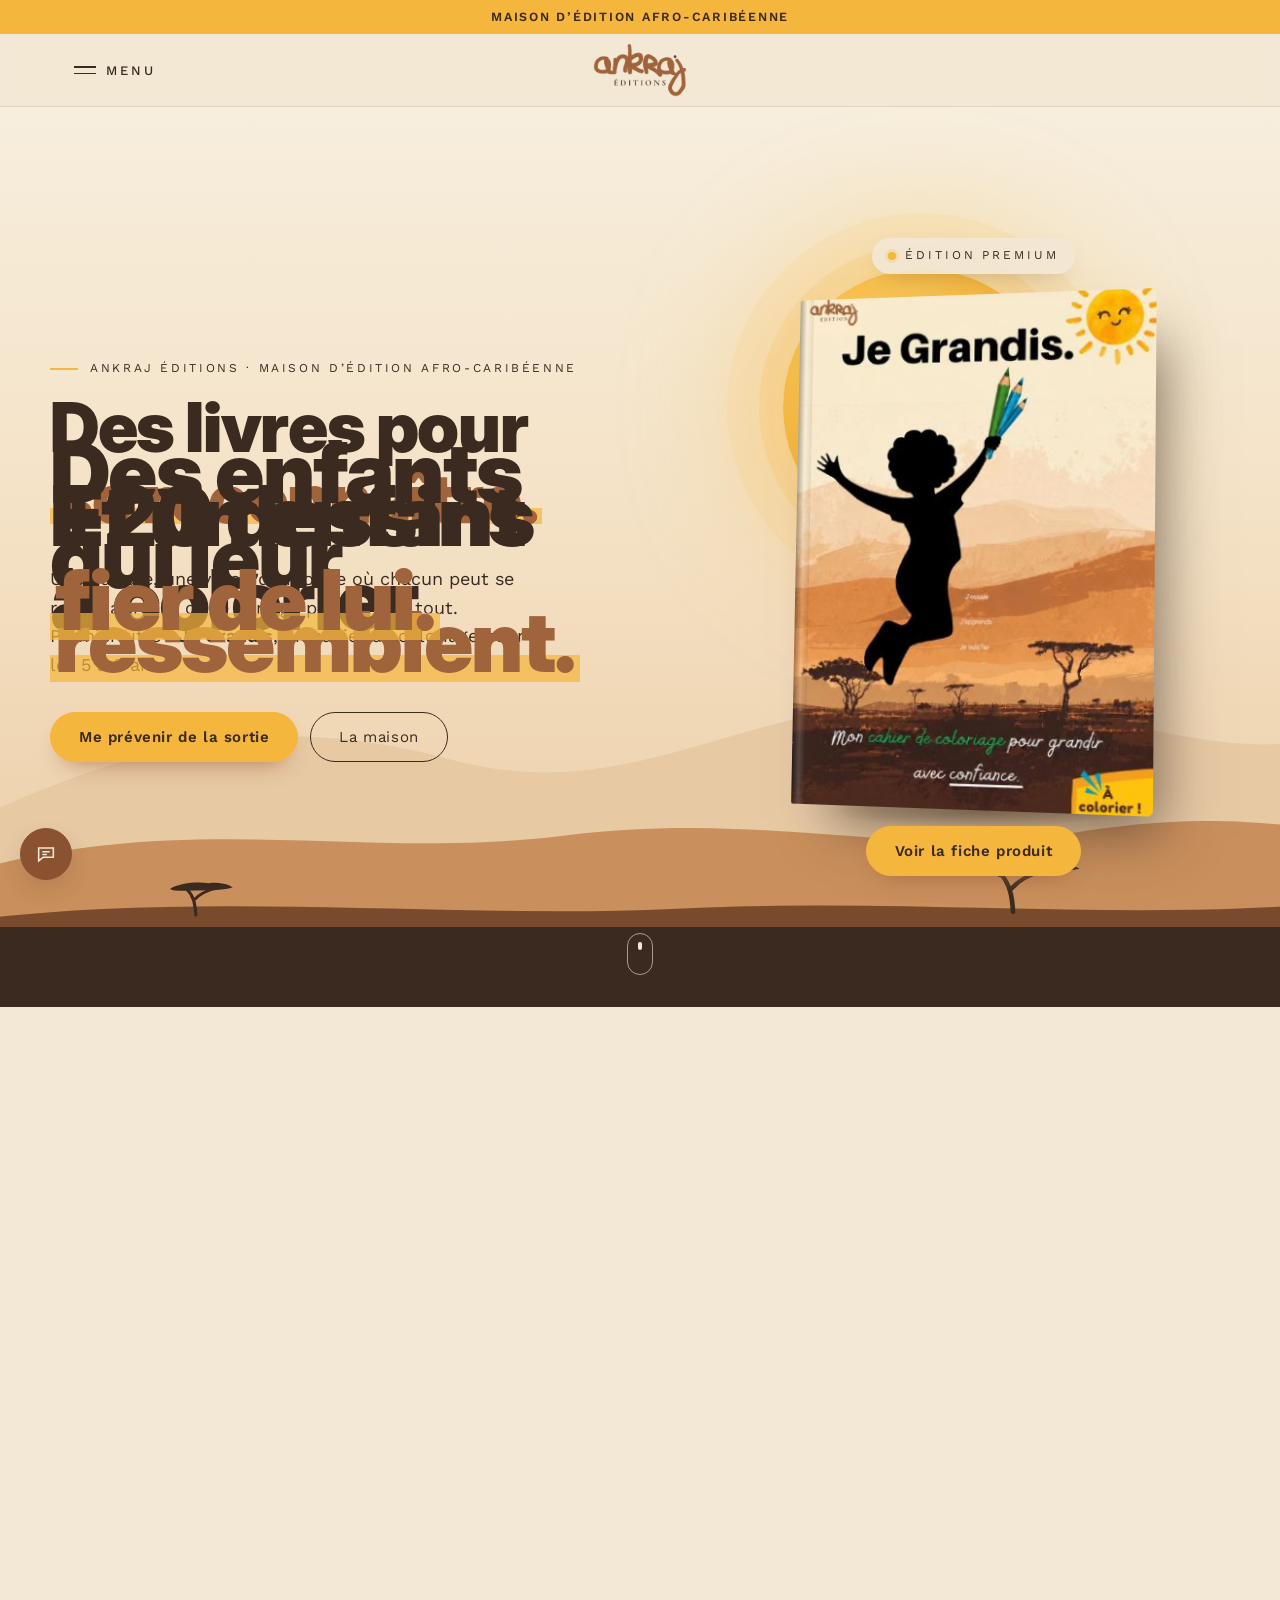
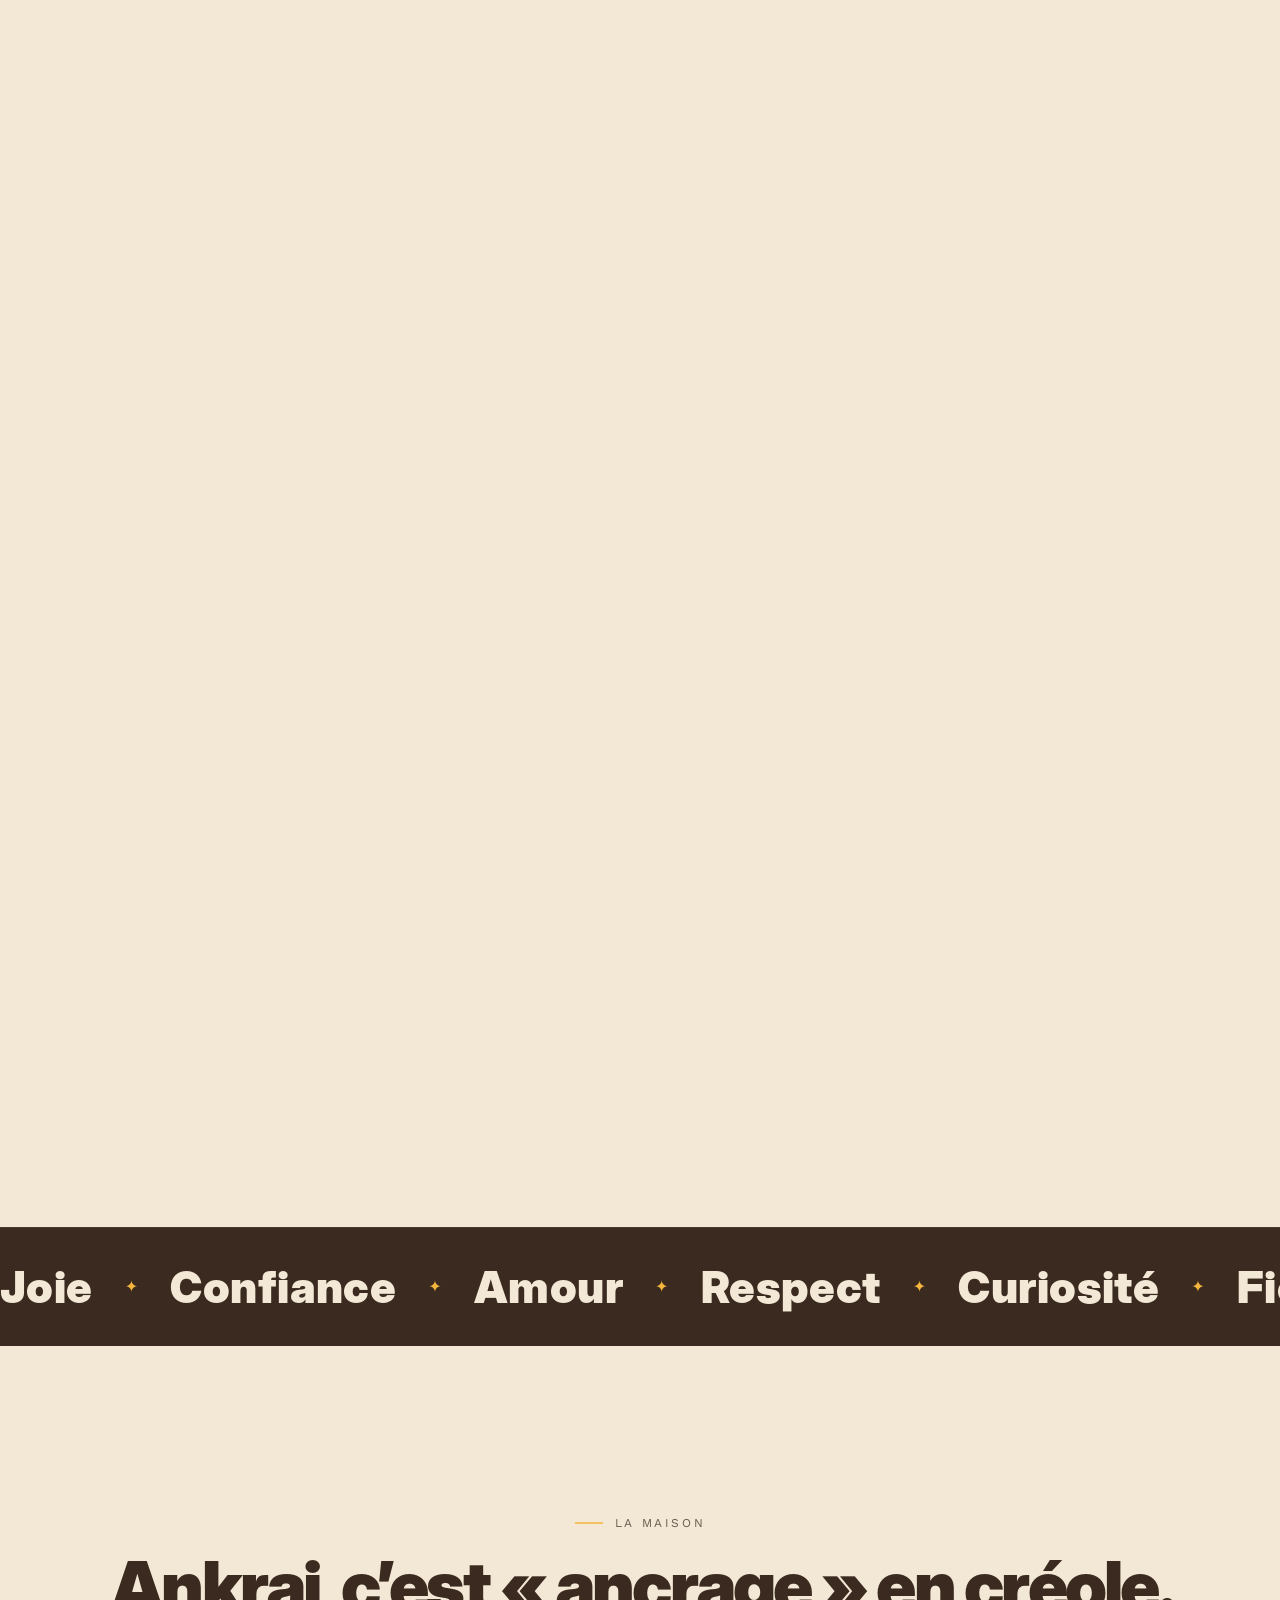
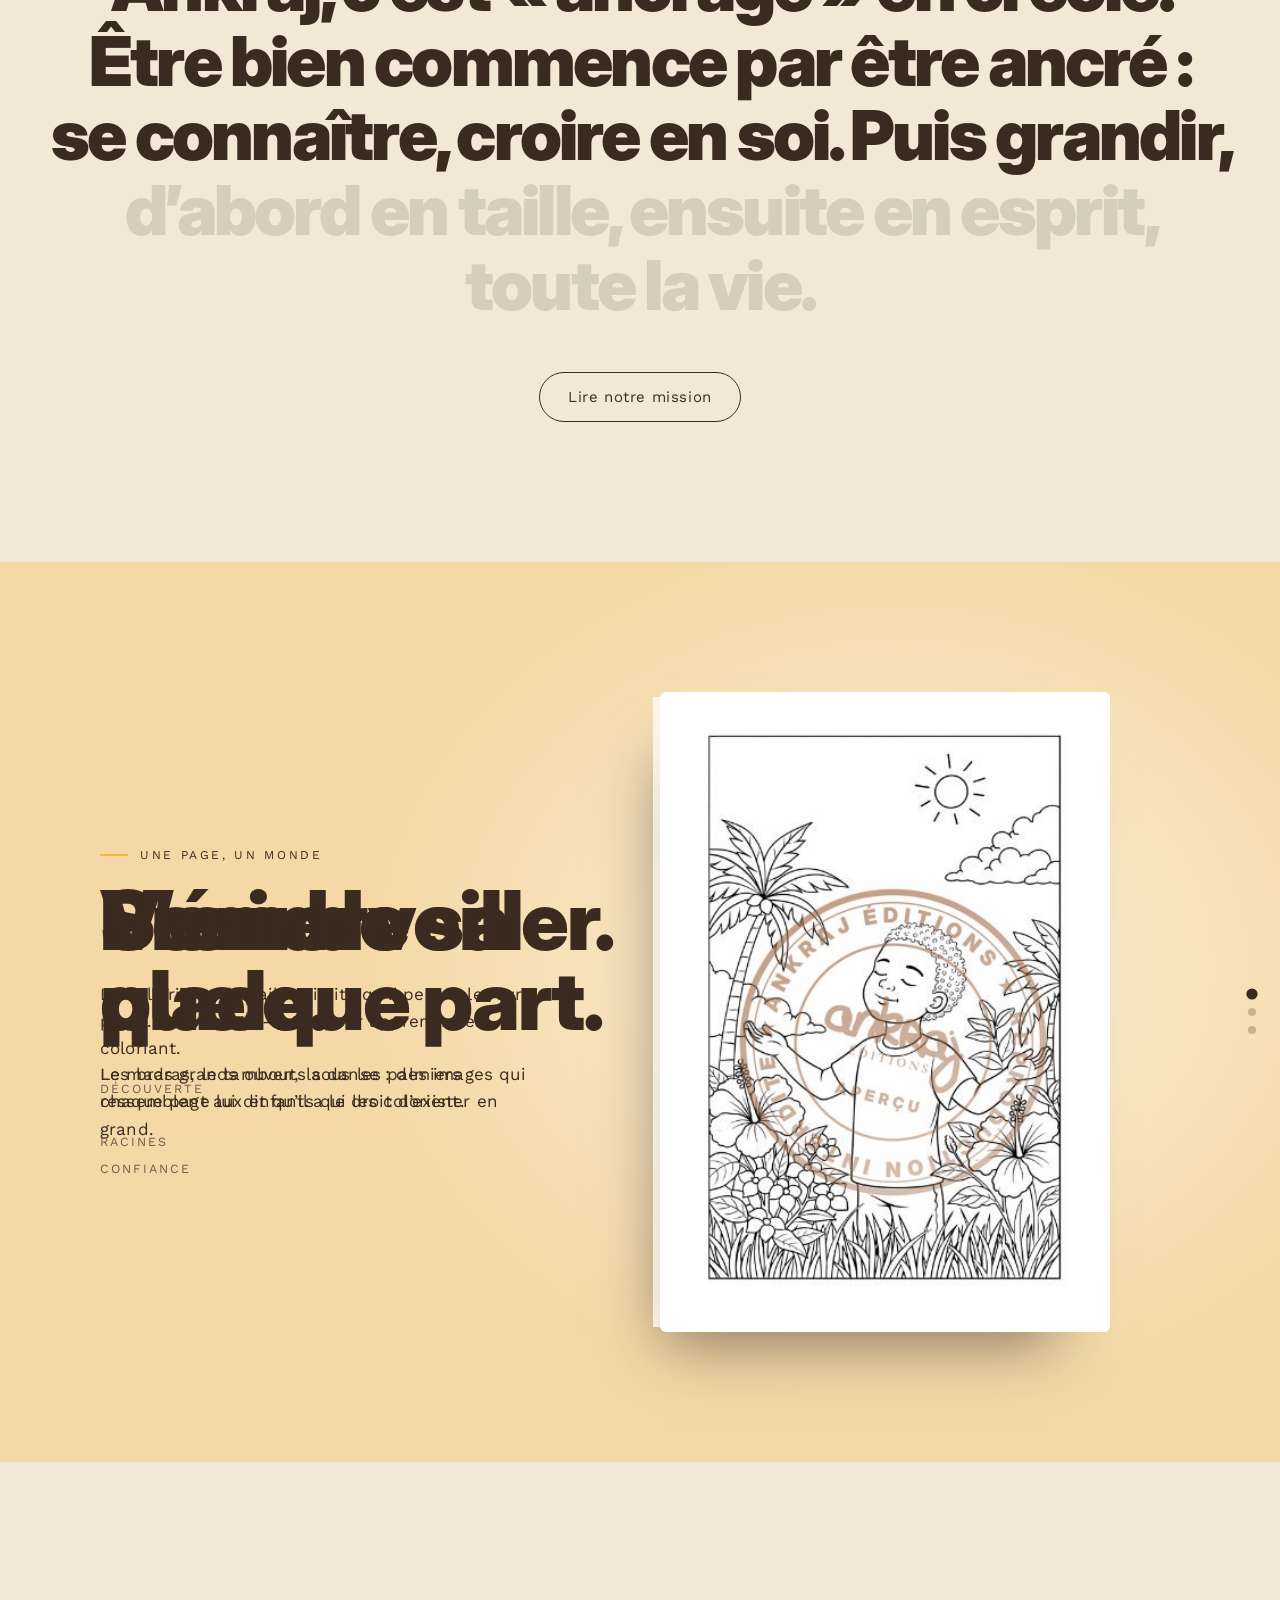
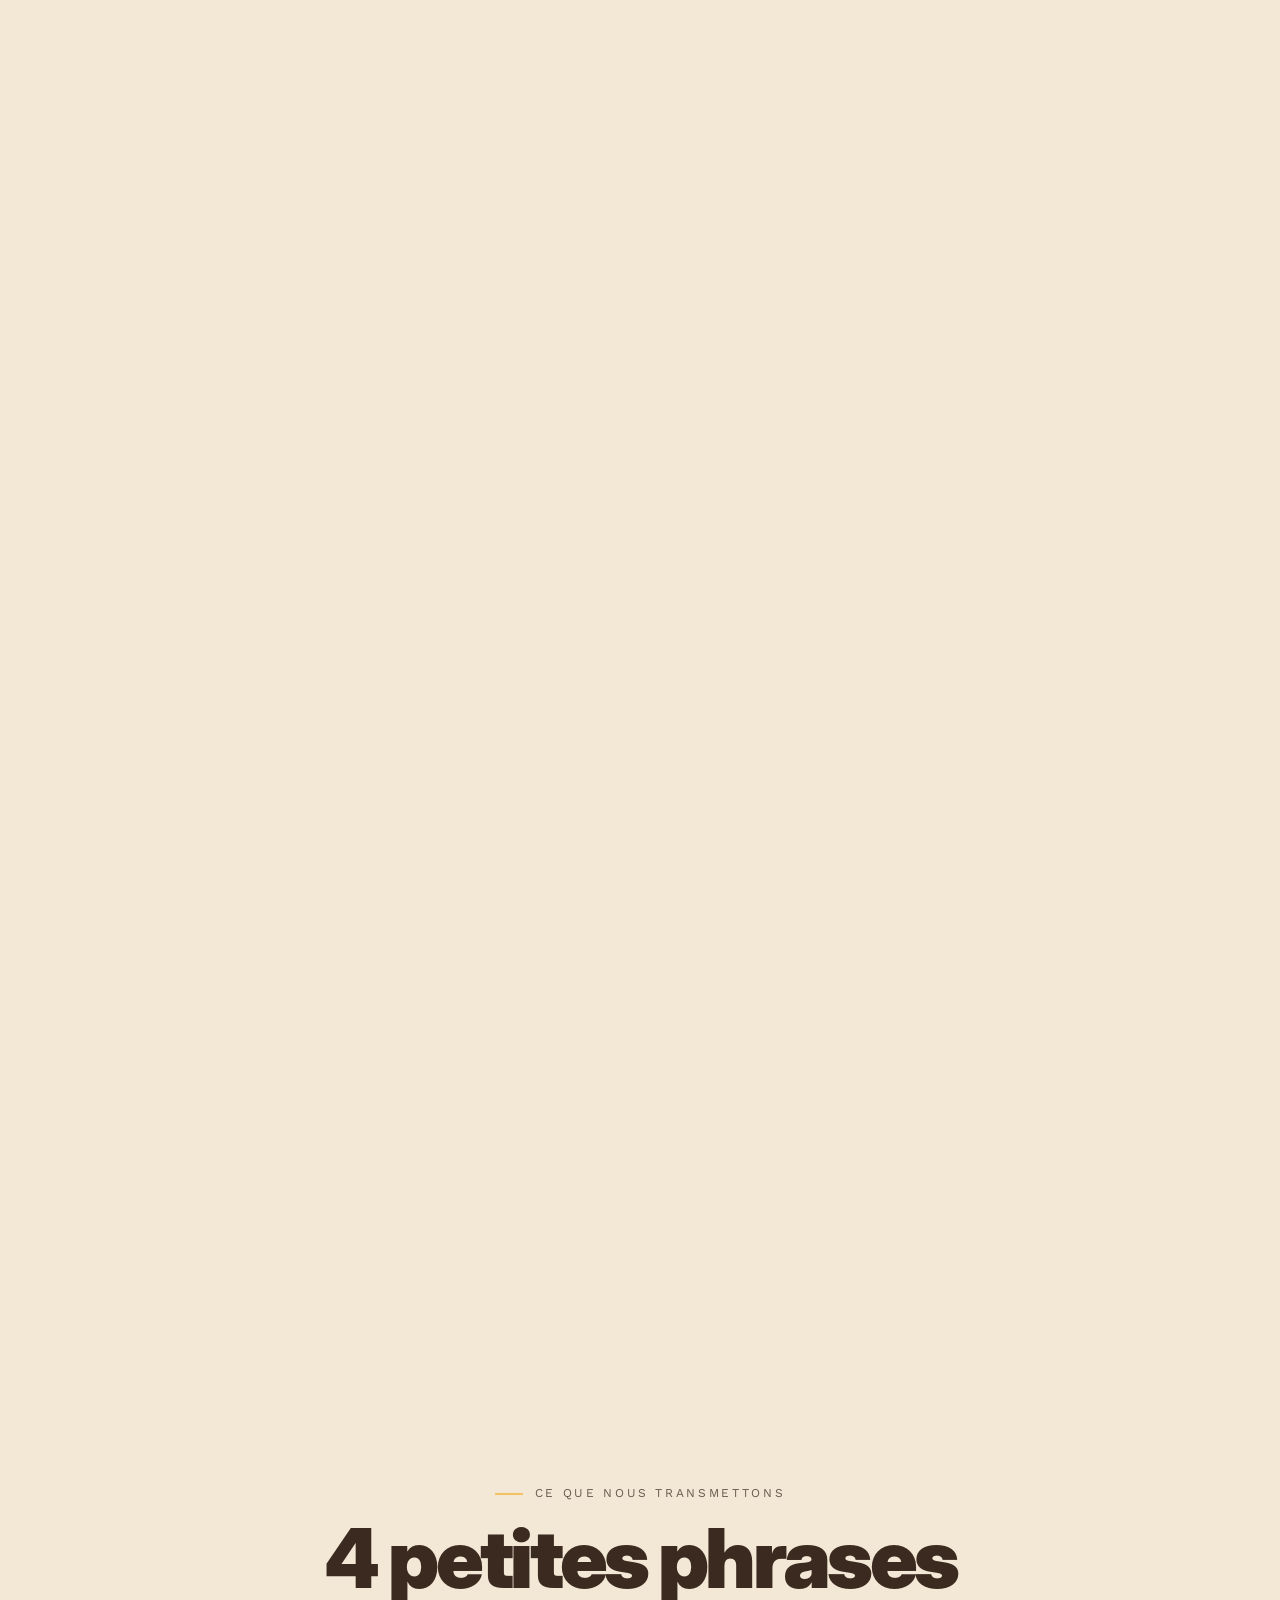
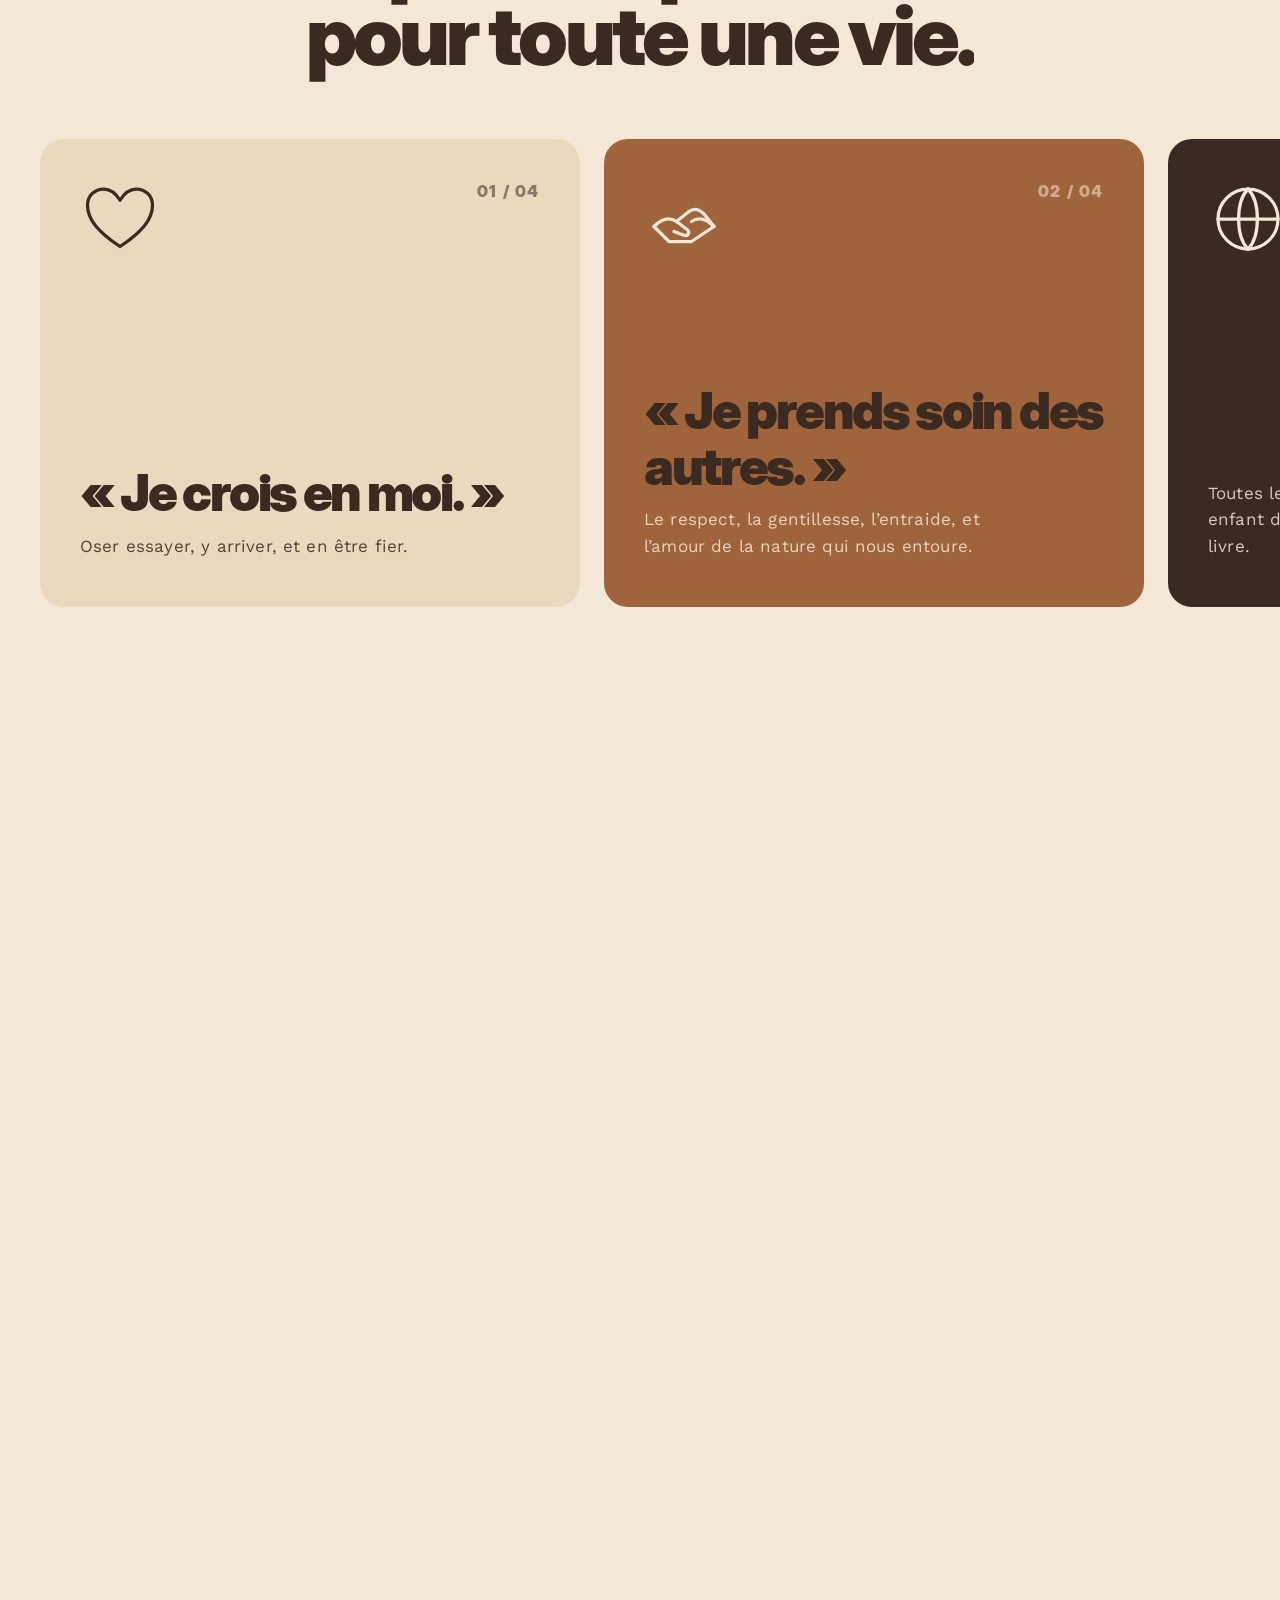
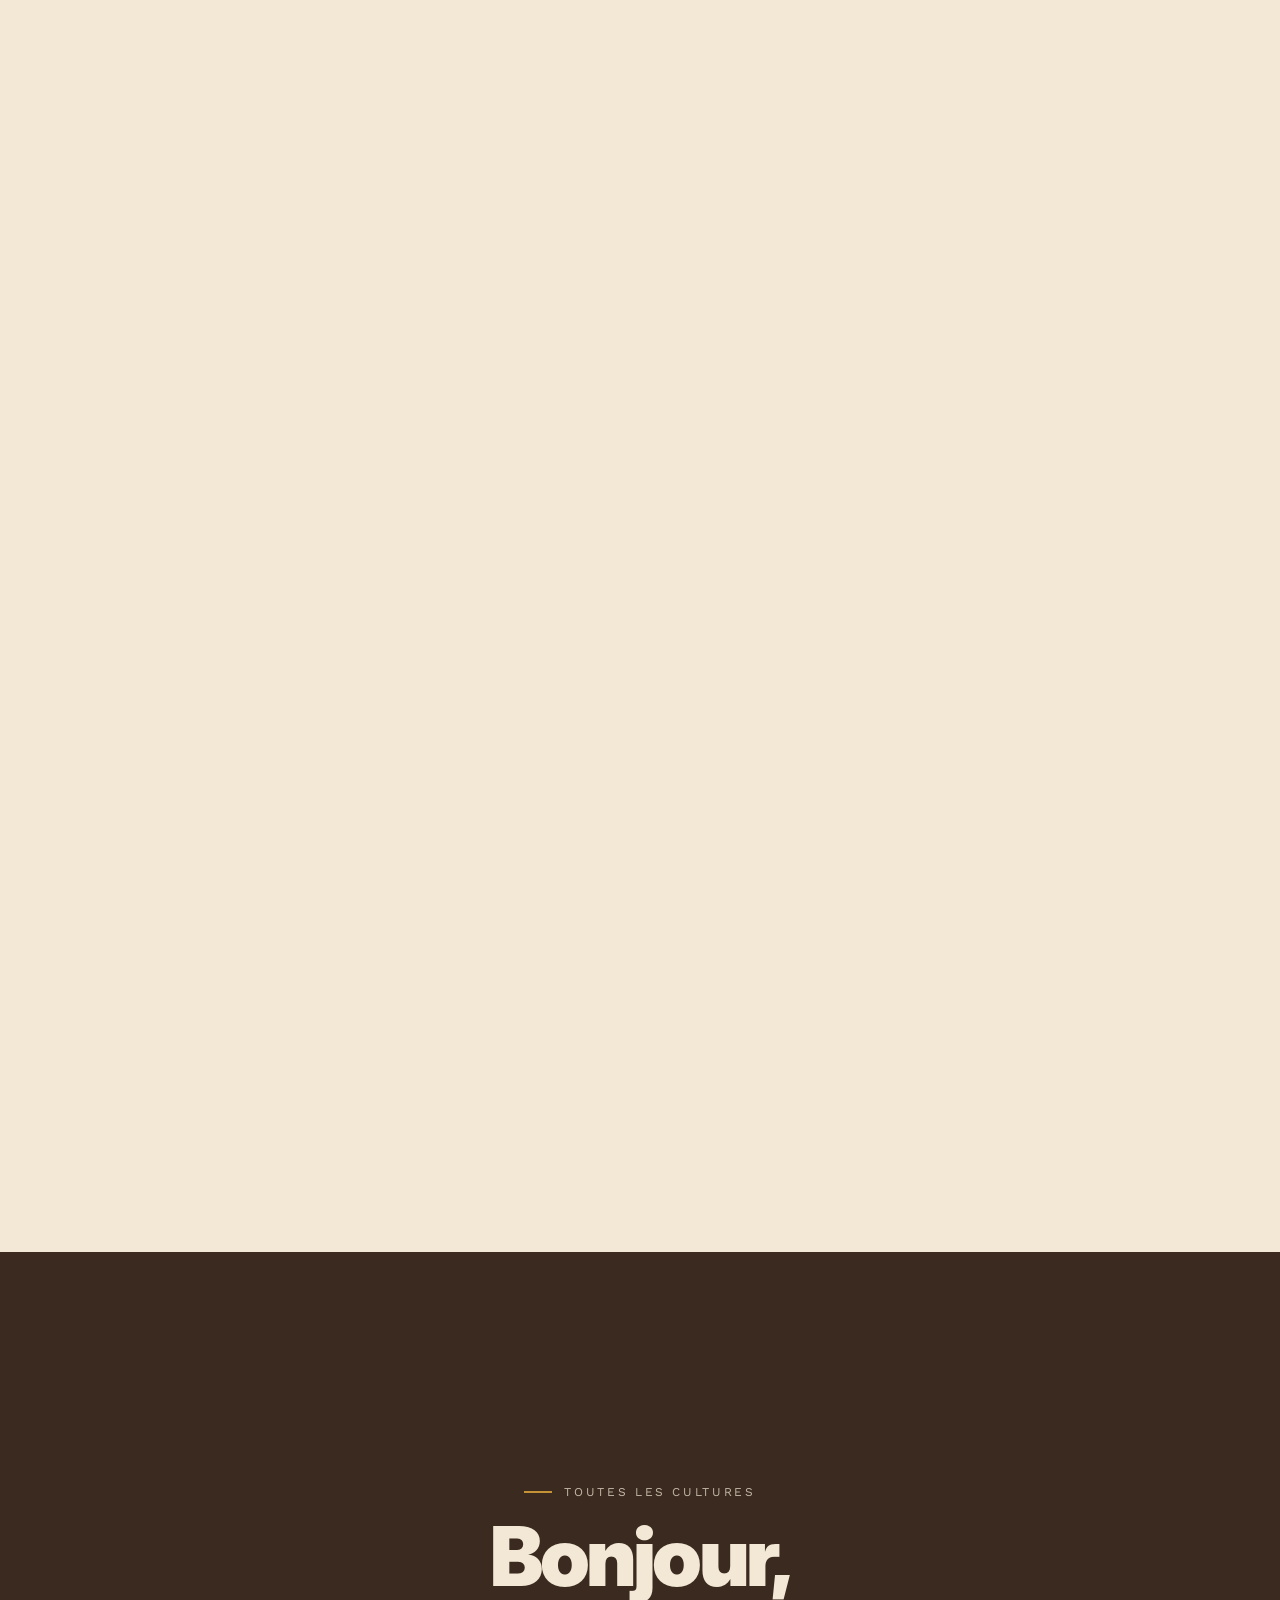
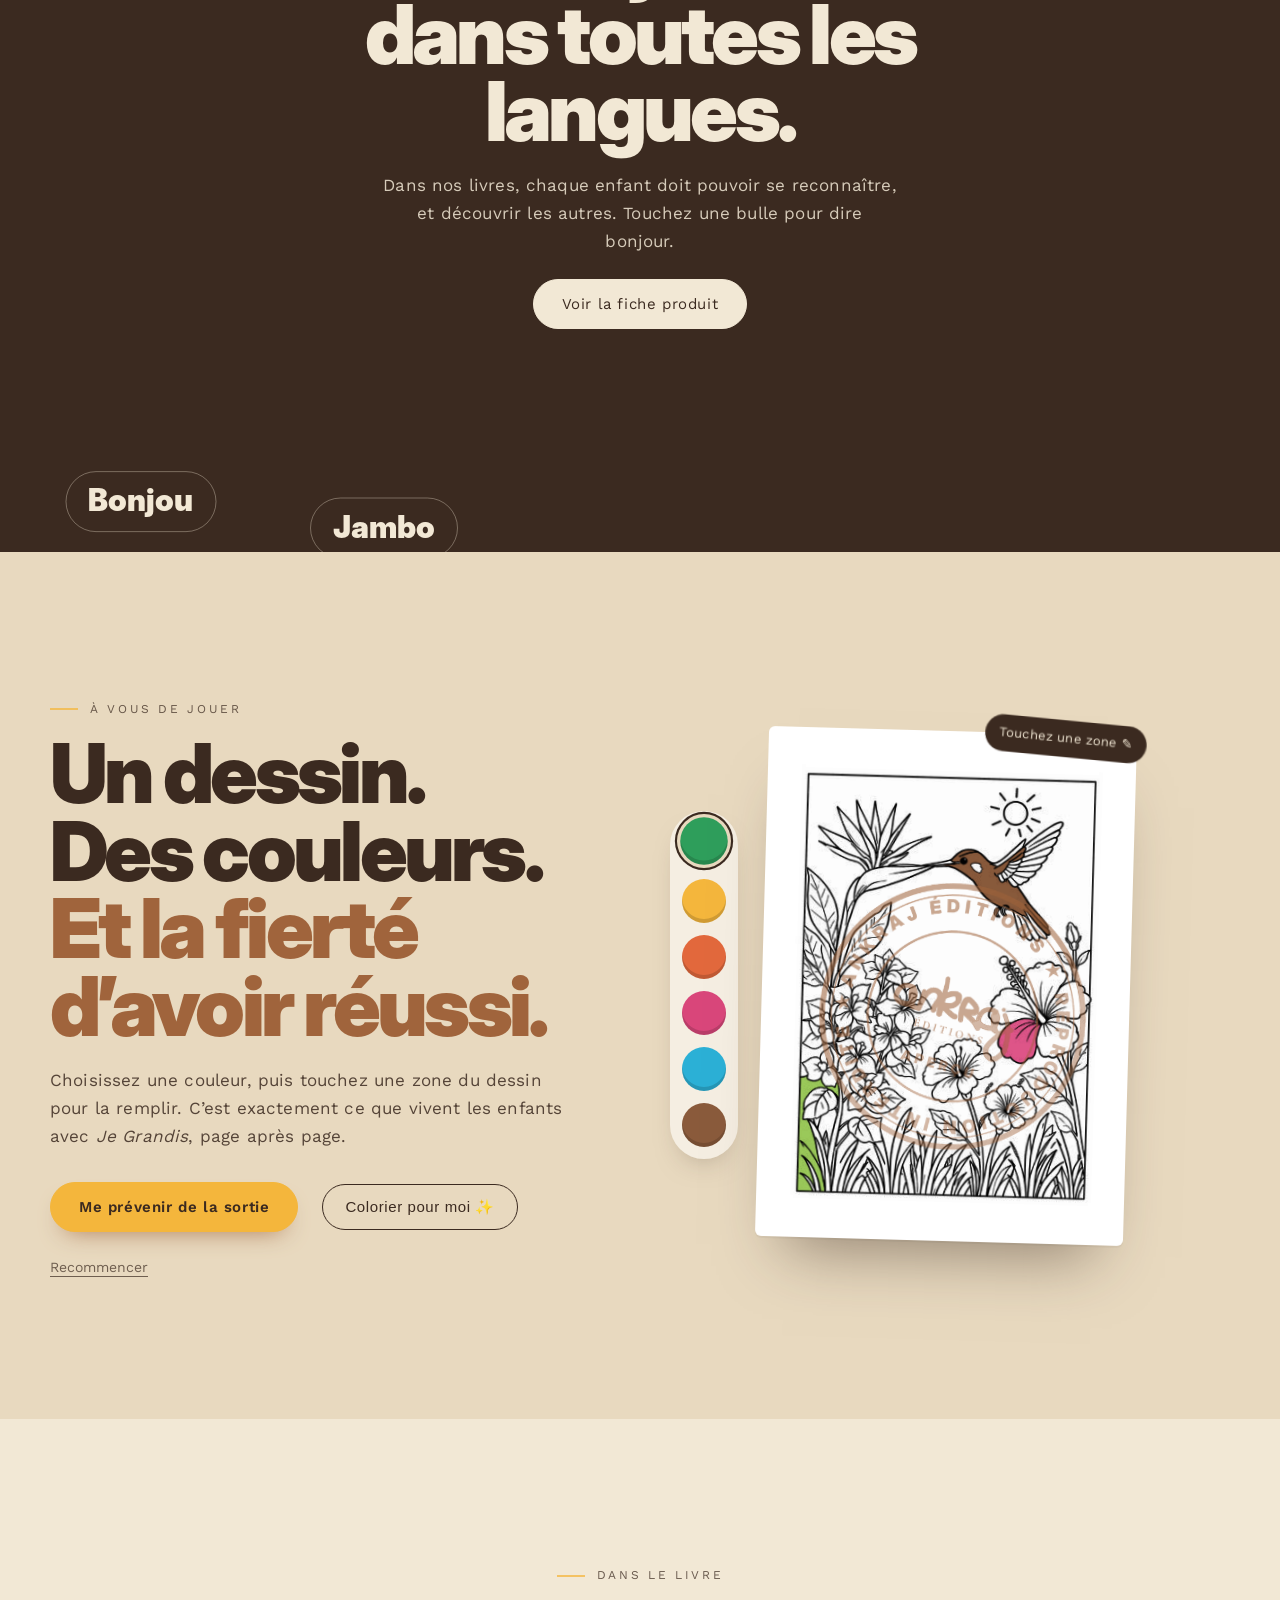
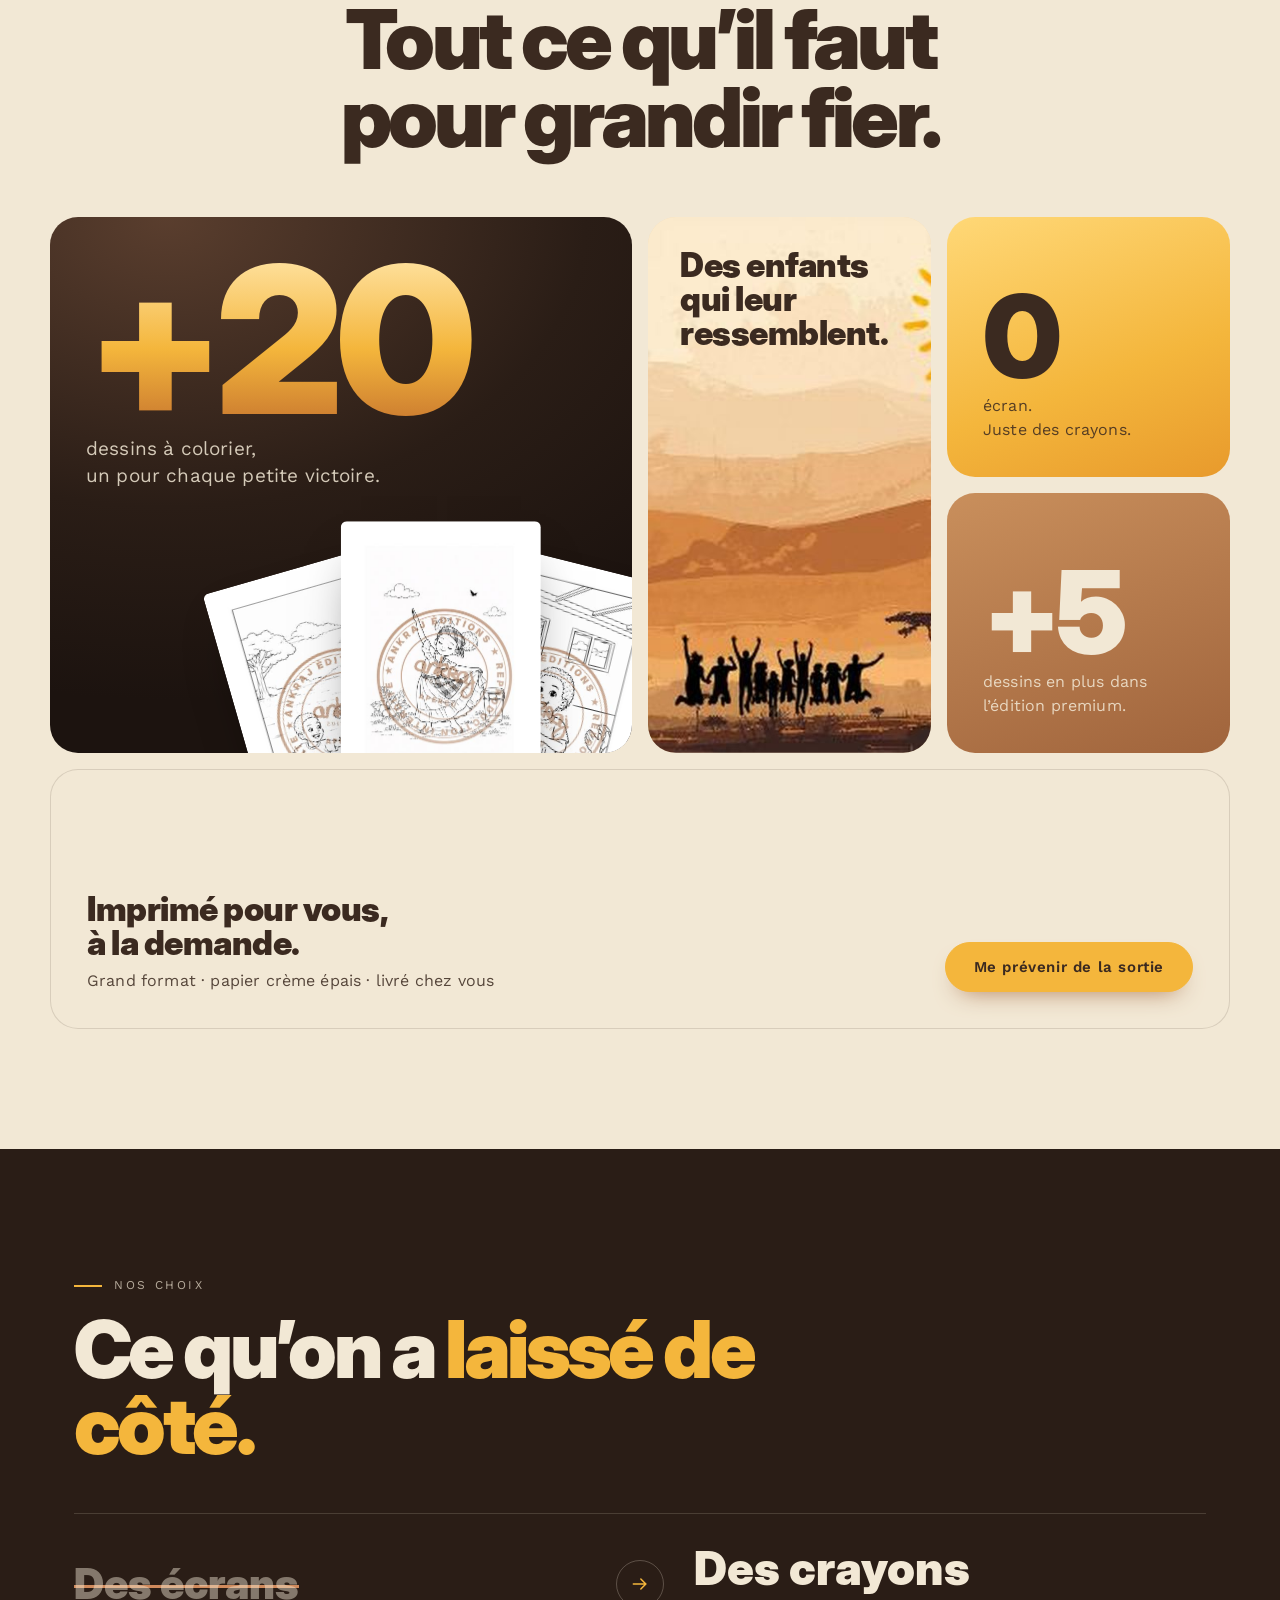
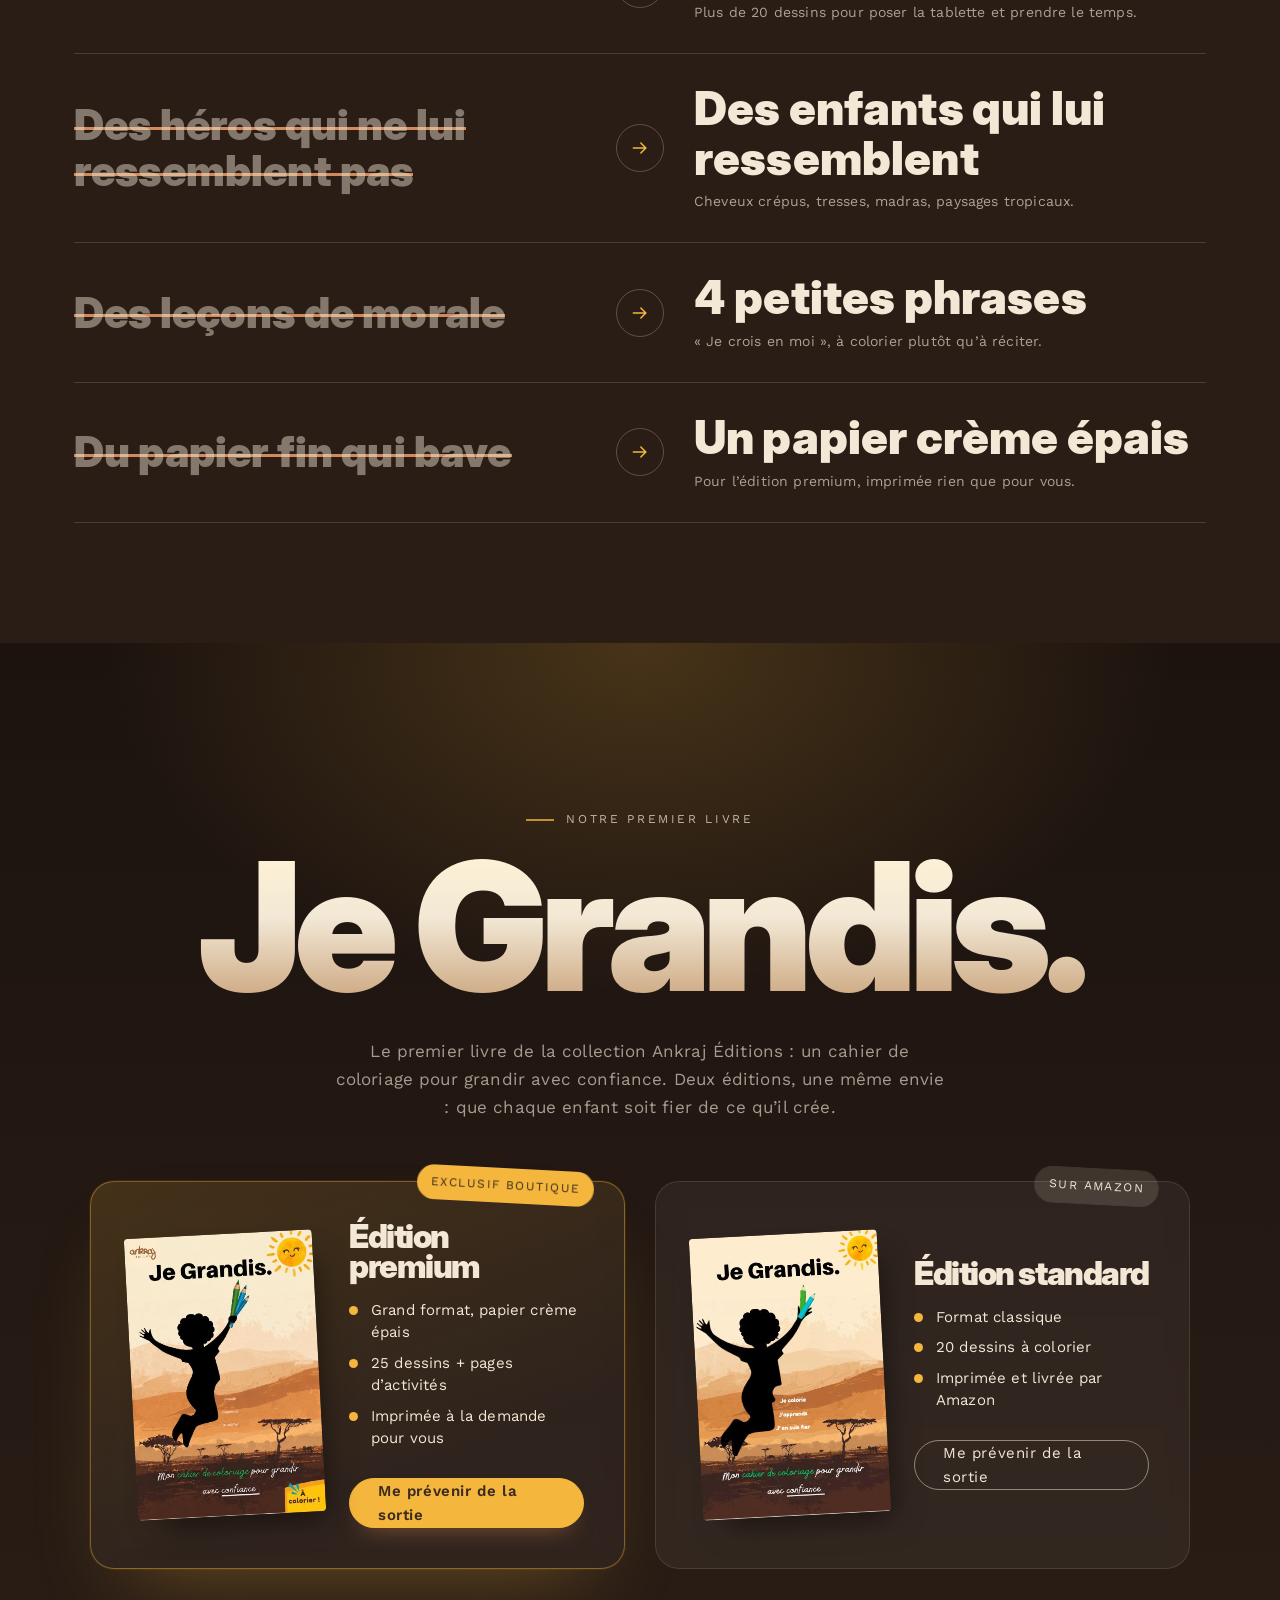
==== commit dbce26e7: "Site plus fluide sur ordinateur, nouvelle intro, pastille de défilement visible - Défilement natif :" ====
--- a/index.html
+++ b/index.html
@@ -20,6 +20,7 @@
 
 <link rel="stylesheet" href="assets/css/style.css">
 <link rel="stylesheet" href="assets/css/accueil.css">
+<link rel="preload" href="img/logo.png" as="image">
 <script>document.documentElement.classList.add('js-st')</script>
 </head>
 <body class="">
--- a/assets/css/accueil.css
+++ b/assets/css/accueil.css
@@ -1959,34 +1959,6 @@
    Bento « Dans le livre », éditions, étagère, grain papier
    ========================================================================== */
 /* ===== Finitions « premium » : typographie, grain, révélations, grille, scène sombre ===== */
-/* grain très léger, comme du papier */
-.akh:after {
-  content: "";
-  position: fixed;
-  inset: -50%;
-  z-index: 40;
-  pointer-events: none;
-  opacity: 0.06;
-  mix-blend-mode: multiply;
-  background-image: url("data:image/svg+xml,%3Csvg xmlns='http://www.w3.org/2000/svg' width='160' height='160'%3E%3Cfilter id='n'%3E%3CfeTurbulence type='fractalNoise' baseFrequency='.9' numOctaves='2' stitchTiles='stitch'/%3E%3CfeColorMatrix values='0 0 0 0 0 0 0 0 0 0 0 0 0 0 0 0 0 0 .9 0'/%3E%3C/filter%3E%3Crect width='100%25' height='100%25' filter='url(%23n)'/%3E%3C/svg%3E");
-}
-@keyframes akh-grain {
-  0% {
-    transform: translate(0, 0);
-  }
-  25% {
-    transform: translate(-3%, 2%);
-  }
-  50% {
-    transform: translate(2%, -3%);
-  }
-  75% {
-    transform: translate(-2%, -1%);
-  }
-  100% {
-    transform: translate(0, 0);
-  }
-}
 /* titres plus grands, plus serrés */
 .akh .akh-h2 {
   font-size: clamp(4rem, 6.4vw, 9.6rem);
@@ -2447,7 +2419,8 @@
     font-size: 1.5rem;
   }
 }
-/* ===== Intro : les morceaux du logo Ankraj se regroupent, en 3D ===== */
+/* ===== Intro : le soleil se lève, le logo s'écrit, puis le rideau remonte =====
+   Seulement des fondus, clip-path et transformations simples : fluide partout, Safari compris. */
 .akh-intro {
   display: none;
 }
@@ -2463,50 +2436,6 @@
 .akh-intro-on .akh-in {
   animation-play-state: paused;
 }
-.akx-bg {
-  position: absolute;
-  inset: 0;
-  background:
-    radial-gradient(55% 50% at 50% 42%, #fff8ec 0%, rgba(255, 248, 236, 0) 70%),
-    radial-gradient(
-      120% 90% at 50% 100%,
-      rgba(201, 143, 92, 0.22) 0%,
-      rgba(201, 143, 92, 0) 60%
-    ),
-    #f2e8d5;
-}
-.akx-bg:before {
-  content: "";
-  position: absolute;
-  left: 50%;
-  top: 44%;
-  width: min(70vw, 64rem);
-  aspect-ratio: 1;
-  border-radius: 50%;
-  transform: translate(-50%, -50%) scale(0.6);
-  background: radial-gradient(
-    circle,
-    rgba(244, 182, 60, 0.28) 0%,
-    rgba(244, 182, 60, 0.08) 45%,
-    rgba(244, 182, 60, 0) 70%
-  );
-  opacity: 0;
-  transition:
-    opacity 0.8s ease,
-    transform 1s cubic-bezier(0.16, 1, 0.3, 1);
-}
-.is-go .akx-bg:before {
-  opacity: 1;
-  transform: translate(-50%, -50%) scale(1);
-}
-.akx-bg:after {
-  content: "";
-  position: absolute;
-  inset: 0;
-  opacity: 0.07;
-  mix-blend-mode: multiply;
-  background-image: url("data:image/svg+xml,%3Csvg xmlns='http://www.w3.org/2000/svg' width='160' height='160'%3E%3Cfilter id='n'%3E%3CfeTurbulence type='fractalNoise' baseFrequency='.85' numOctaves='2'/%3E%3C/filter%3E%3Crect width='100%25' height='100%25' filter='url(%23n)'/%3E%3C/svg%3E");
-}
 .akx-stage {
   position: absolute;
   inset: 0;
@@ -2514,123 +2443,67 @@
   flex-direction: column;
   align-items: center;
   justify-content: center;
-  perspective: 1100px;
+  gap: 2.4rem;
+}
+.akx-sun {
+  position: absolute;
+  left: 50%;
+  top: 50%;
+  width: min(44vw, 42rem);
+  aspect-ratio: 1;
+  margin: calc(min(44vw, 42rem) / -2) 0 0 calc(min(44vw, 42rem) / -2);
+  border-radius: 50%;
+  background: radial-gradient(
+    circle at 42% 40%,
+    #ffd877 0%,
+    #f4b63c 55%,
+    #e89a2c 100%
+  );
+  box-shadow: 0 0 12rem 4rem rgba(244, 182, 60, 0.35);
+  opacity: 0;
+  transform: translateY(14%) scale(0.7);
   transition:
-    transform 0.5s cubic-bezier(0.7, 0, 0.3, 1),
-    opacity 0.4s ease;
+    opacity 0.7s ease,
+    transform 1.1s cubic-bezier(0.16, 1, 0.3, 1);
 }
 .akx-logo {
   position: relative;
-  width: min(70vw, 58rem);
-  aspect-ratio: 16/9;
-  transform-style: preserve-3d;
-  transform: rotateX(18deg) rotateY(-14deg);
-  transition: transform 1s cubic-bezier(0.16, 1, 0.3, 1);
-}
-.is-go .akx-logo {
-  transform: none;
-}
-.akx-pieces {
-  position: absolute;
-  inset: 0;
-  transform-style: preserve-3d;
-}
-.akx-pieces i {
-  position: absolute;
+  width: min(48vw, 46rem);
+  clip-path: inset(0 100% 0 0);
+  transition: clip-path 1s cubic-bezier(0.65, 0, 0.35, 1) 0.25s;
+}
+.akx-logo img {
   display: block;
-  background-repeat: no-repeat;
-  mix-blend-mode: multiply;
-  opacity: 0;
-  backface-visibility: visible;
-  will-change: transform, opacity;
-  transition:
-    transform 0.75s cubic-bezier(0.16, 1, 0.3, 1),
-    opacity 0.4s ease;
-}
-.is-go .akx-pieces i {
-  opacity: 1;
-}
-.is-whole .akx-pieces i {
-  transition: none;
-}
-.akx-shine {
-  position: absolute;
-  inset: 0;
   width: 100%;
-  height: 100%;
-  object-fit: contain;
-  mix-blend-mode: screen;
-  filter: brightness(1.9) saturate(1.3);
-  opacity: 0;
-  clip-path: inset(0 100% 0 0);
-  pointer-events: none;
-}
-.is-whole .akx-shine {
-  animation: akx-shine 0.6s cubic-bezier(0.4, 0, 0.2, 1) forwards;
-}
-@keyframes akx-shine {
-  0% {
-    opacity: 1;
-    clip-path: inset(0 100% 0 0);
-  }
-  45% {
-    clip-path: inset(0 30% 0 50%);
-  }
-  100% {
-    opacity: 1;
-    clip-path: inset(0 0 0 100%);
-  }
-}
-.akx-shadow {
-  position: absolute;
-  left: 18%;
-  right: 18%;
-  bottom: 4%;
-  height: 10%;
-  border-radius: 50%;
-  background: radial-gradient(
-    closest-side,
-    rgba(59, 42, 32, 0.28),
-    rgba(59, 42, 32, 0)
-  );
-  transform: translateZ(-60px) scale(0.6);
-  opacity: 0;
-  transition:
-    opacity 0.6s ease 0.2s,
-    transform 0.8s cubic-bezier(0.16, 1, 0.3, 1) 0.2s;
-}
-.is-go .akx-shadow {
-  opacity: 1;
-  transform: translateZ(-60px) scale(1);
+  height: auto;
 }
 .akx-tag {
-  margin: 1.2rem 0 0;
+  position: relative;
+  margin: 0;
   font-family: var(--bf, inherit);
   font-size: clamp(1.1rem, 1.2vw, 1.4rem);
   letter-spacing: 0.42em;
   text-transform: uppercase;
-  color: #6b3f24;
+  color: #2a1d16;
   opacity: 0;
   transform: translateY(1rem);
-  filter: blur(4px);
   transition:
-    opacity 0.35s ease,
-    transform 0.4s cubic-bezier(0.16, 1, 0.3, 1),
-    filter 0.35s ease,
-    letter-spacing 0.5s cubic-bezier(0.16, 1, 0.3, 1);
-}
-.is-whole .akx-tag {
-  opacity: 0.8;
+    opacity 0.6s ease 0.9s,
+    transform 0.8s cubic-bezier(0.16, 1, 0.3, 1) 0.9s;
+}
+.is-go .akx-sun {
+  opacity: 0.9;
   transform: none;
-  filter: none;
-  letter-spacing: 0.32em;
-}
-.is-out .akx-stage {
-  transform: scale(1.08) translateY(-2rem);
-  opacity: 0;
+}
+.is-go .akx-logo {
+  clip-path: inset(0 0 0 0);
+}
+.is-go .akx-tag {
+  opacity: 1;
+  transform: none;
 }
 .is-out {
-  animation: akx-out 0.5s cubic-bezier(0.76, 0, 0.24, 1) forwards;
+  animation: akx-out 0.6s cubic-bezier(0.76, 0, 0.24, 1) forwards;
 }
 @keyframes akx-out {
   to {
@@ -2658,13 +2531,21 @@
 }
 @media (max-width: 749px) {
   .akx-logo {
-    width: 86vw;
-  }
-}
-/* ===== Compteur de chargement 0 → 100 % (inspiré Ciao Energy) ===== */
-@media (max-width: 749px) {
+    width: 74vw;
+  }
+  .akx-sun {
+    width: 72vw;
+    margin: -36vw 0 0 -36vw;
+  }
   .akx-skip {
     bottom: 2.2rem;
+  }
+}
+@media (prefers-reduced-motion: reduce) {
+  .akx-sun,
+  .akx-logo,
+  .akx-tag {
+    transition: none;
   }
 }
 /* ==========================================================================
@@ -2733,15 +2614,13 @@
   gap: 1.2rem;
   padding: 1.1rem 2rem 1.1rem 1.2rem;
   border-radius: 99px;
-  background: rgba(42, 29, 22, 0.92);
+  background: #2a1d16;
   color: #f2e8d5;
-  font: 500 1.4rem/1.2 var(--bf, system-ui, sans-serif);
+  font: 600 1.5rem/1.2 var(--bf, system-ui, sans-serif);
   letter-spacing: 0.02em;
   border: 0;
   cursor: pointer;
-  box-shadow: 0 18px 40px -16px rgba(42, 29, 22, 0.7);
-  -webkit-backdrop-filter: blur(8px);
-  backdrop-filter: blur(8px);
+  box-shadow: 0 18px 40px -14px rgba(42, 29, 22, 0.8);
   opacity: 0;
   transform: translate(-50%, 140%);
   transition:
@@ -2758,7 +2637,7 @@
   position: relative;
   flex: 0 0 2.4rem;
   height: 3.6rem;
-  border: 1.5px solid rgba(242, 232, 213, 0.75);
+  border: 1.5px solid rgba(244, 182, 60, 0.9);
   border-radius: 1.4rem;
 }
 .akn-pill__mouse:after {
@@ -2815,7 +2694,7 @@
   }
 }
 .akn-pill b {
-  font-weight: 500;
+  font-weight: 700;
 }
 .akn-pill small {
   display: block;
@@ -2825,12 +2704,12 @@
 }
 @media (min-width: 990px) {
   .akn-pill {
-    left: max(6rem, calc((100vw - 132rem) / 2 + 6rem));
-    bottom: calc(11rem + env(safe-area-inset-bottom, 0px));
-    transform: translate(0, 140%);
-  }
-  .akn-pill.is-on {
-    transform: none;
+    bottom: calc(3.2rem + env(safe-area-inset-bottom, 0px));
+    padding: 1.3rem 2.6rem 1.3rem 1.4rem;
+    font-size: 1.7rem;
+  }
+  .akn-pill small {
+    font-size: 1.3rem;
   }
 }
 @media (max-width: 989px) {
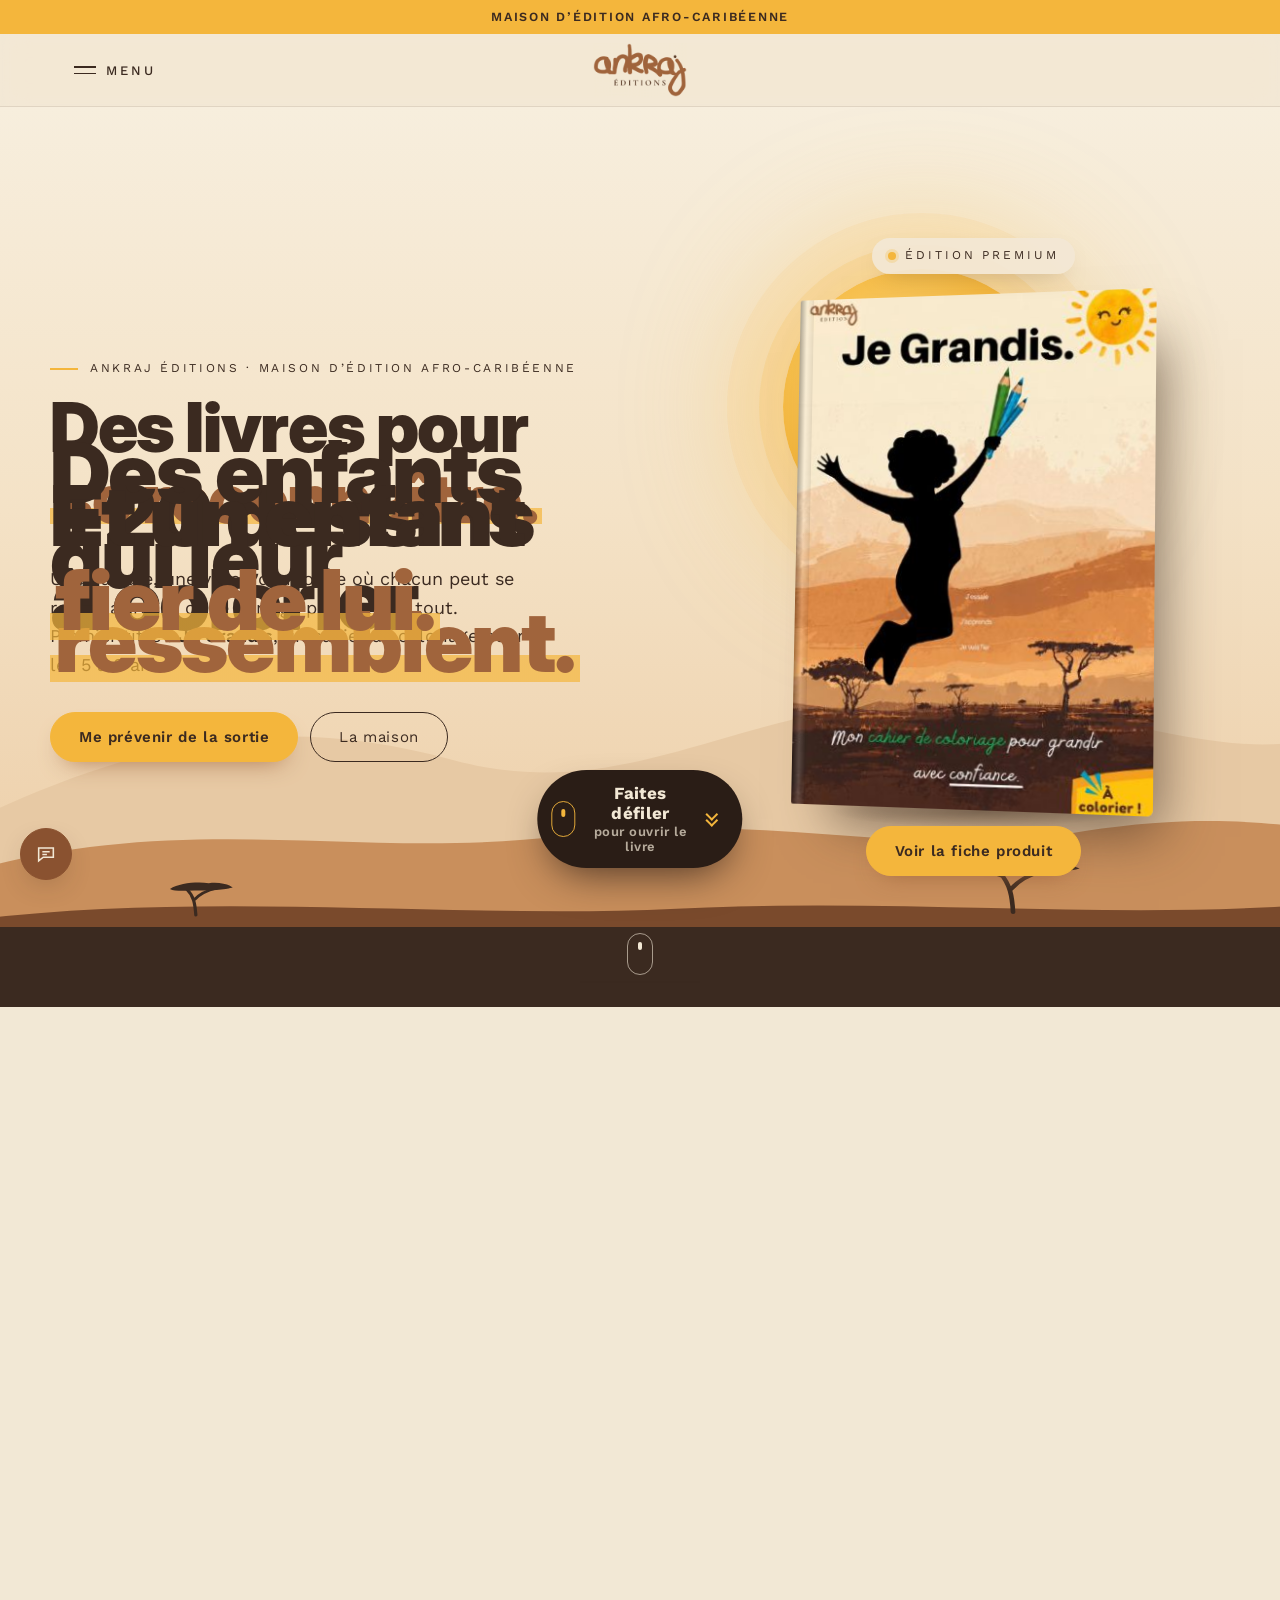
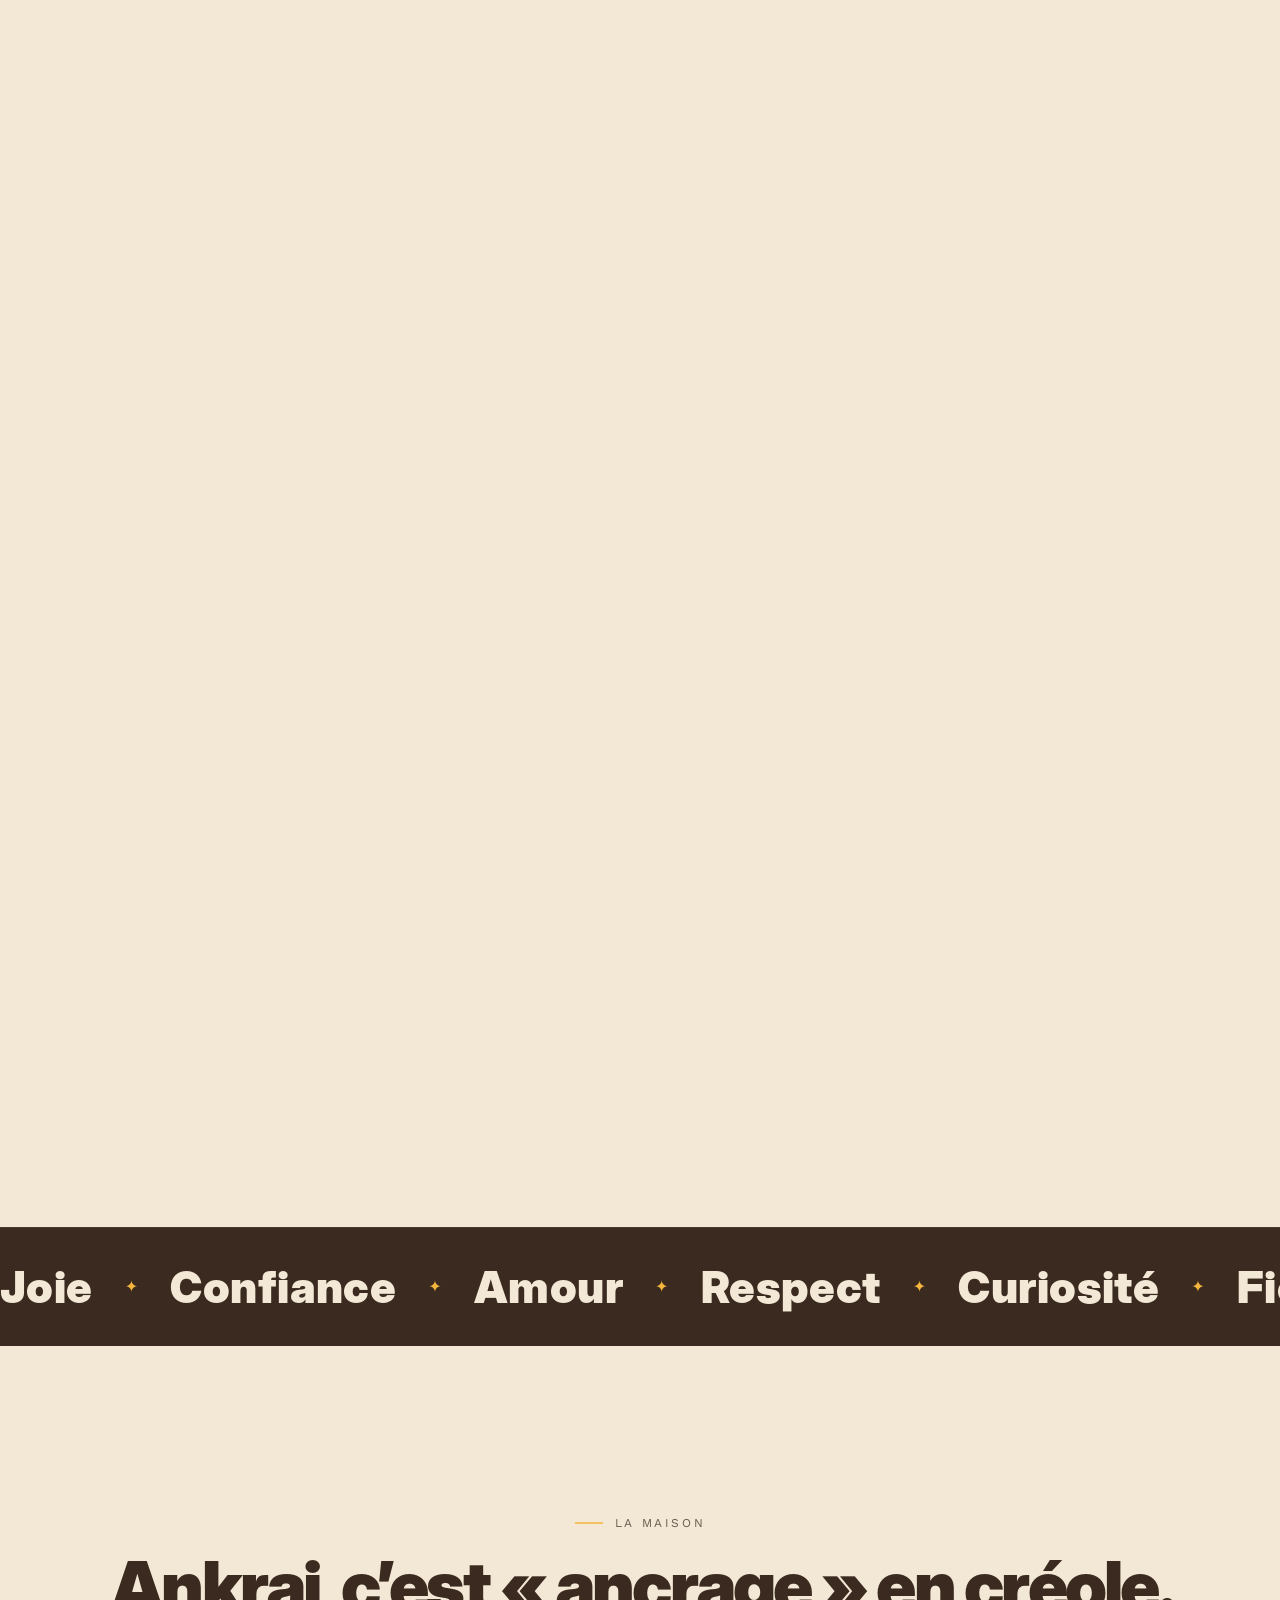
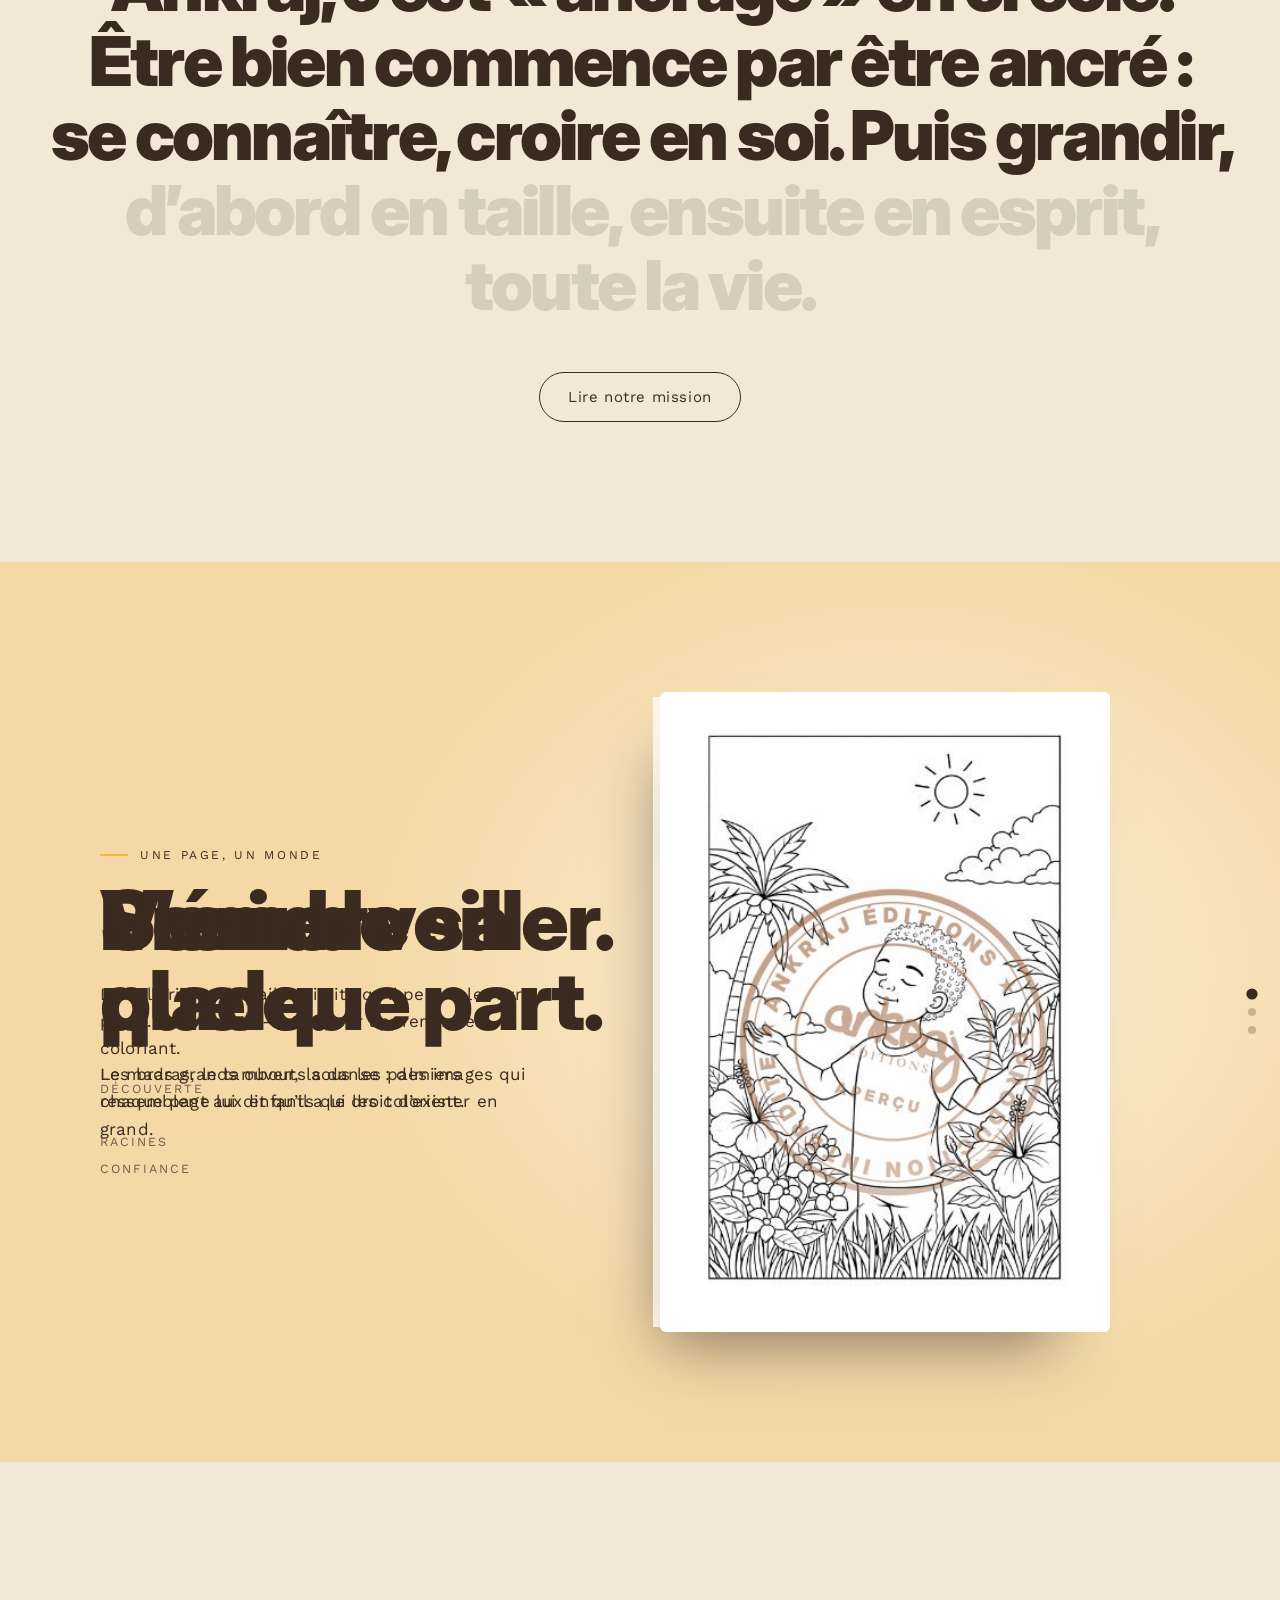
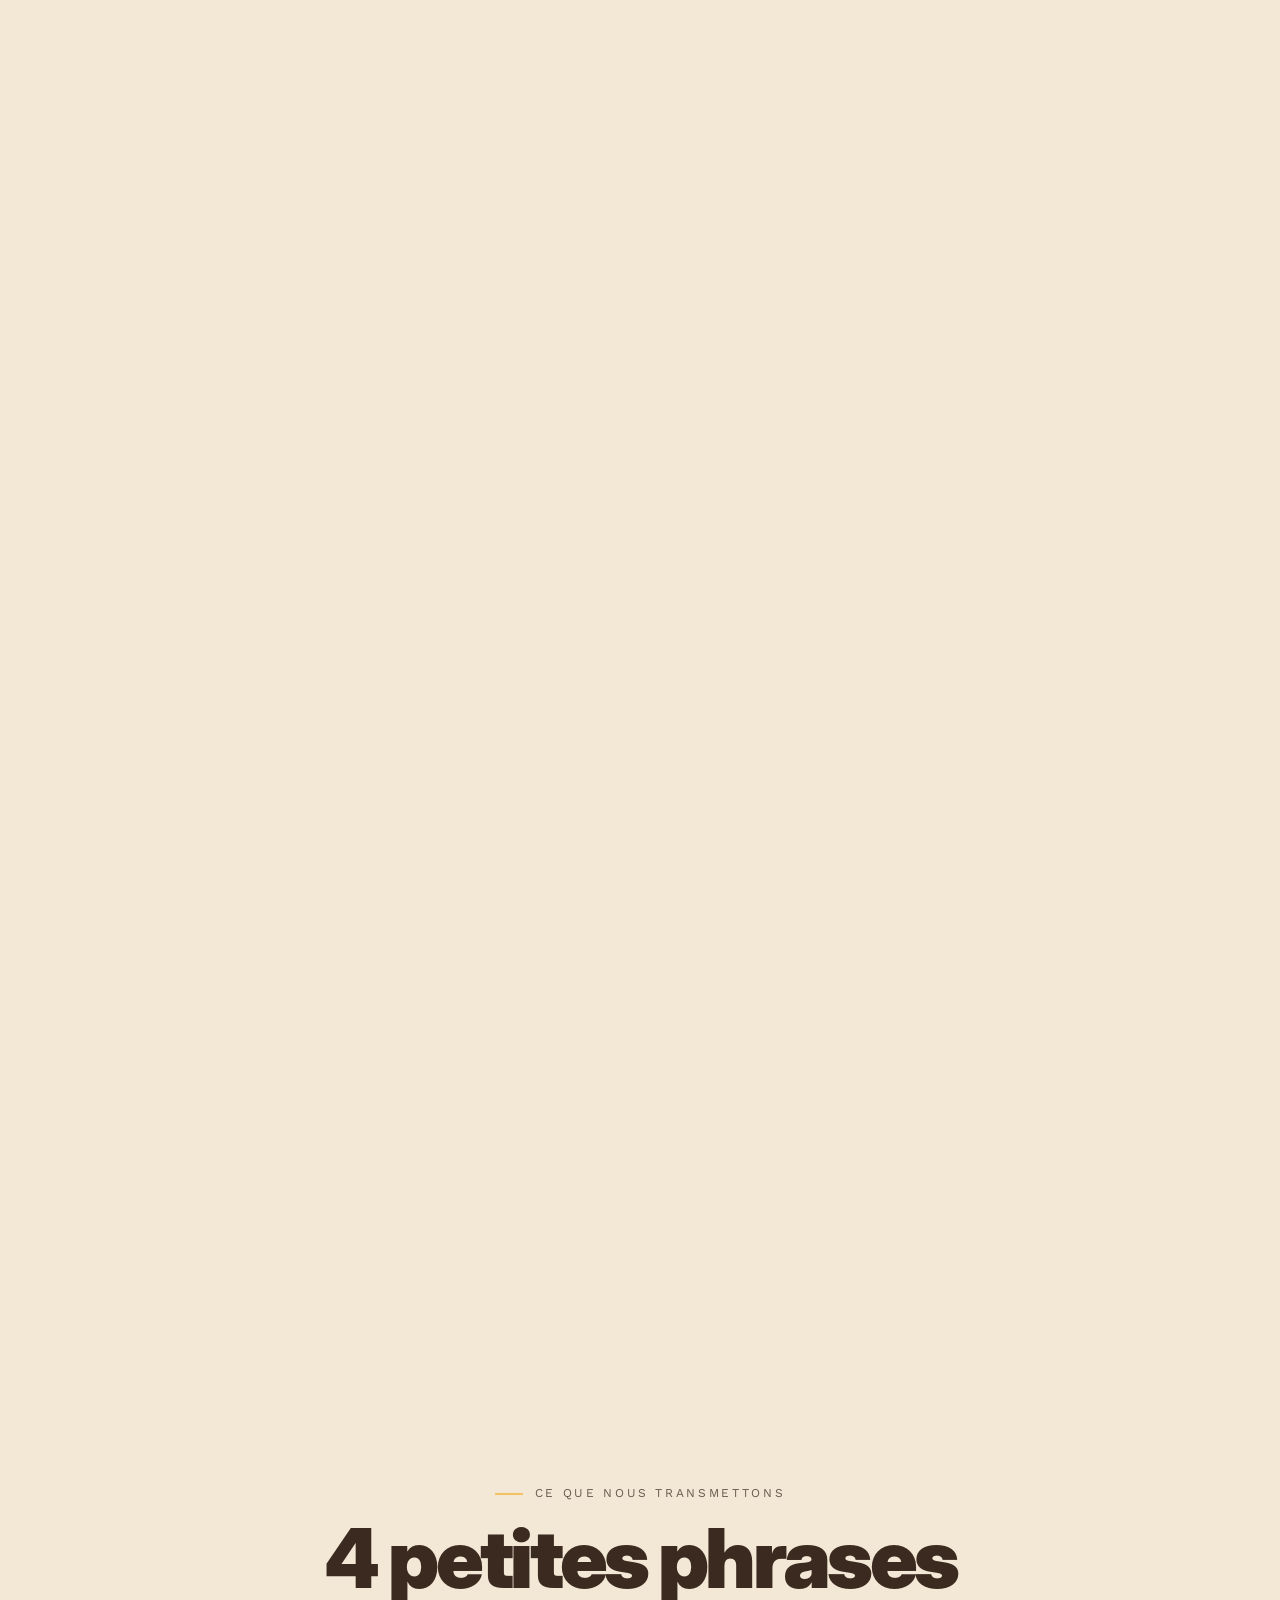
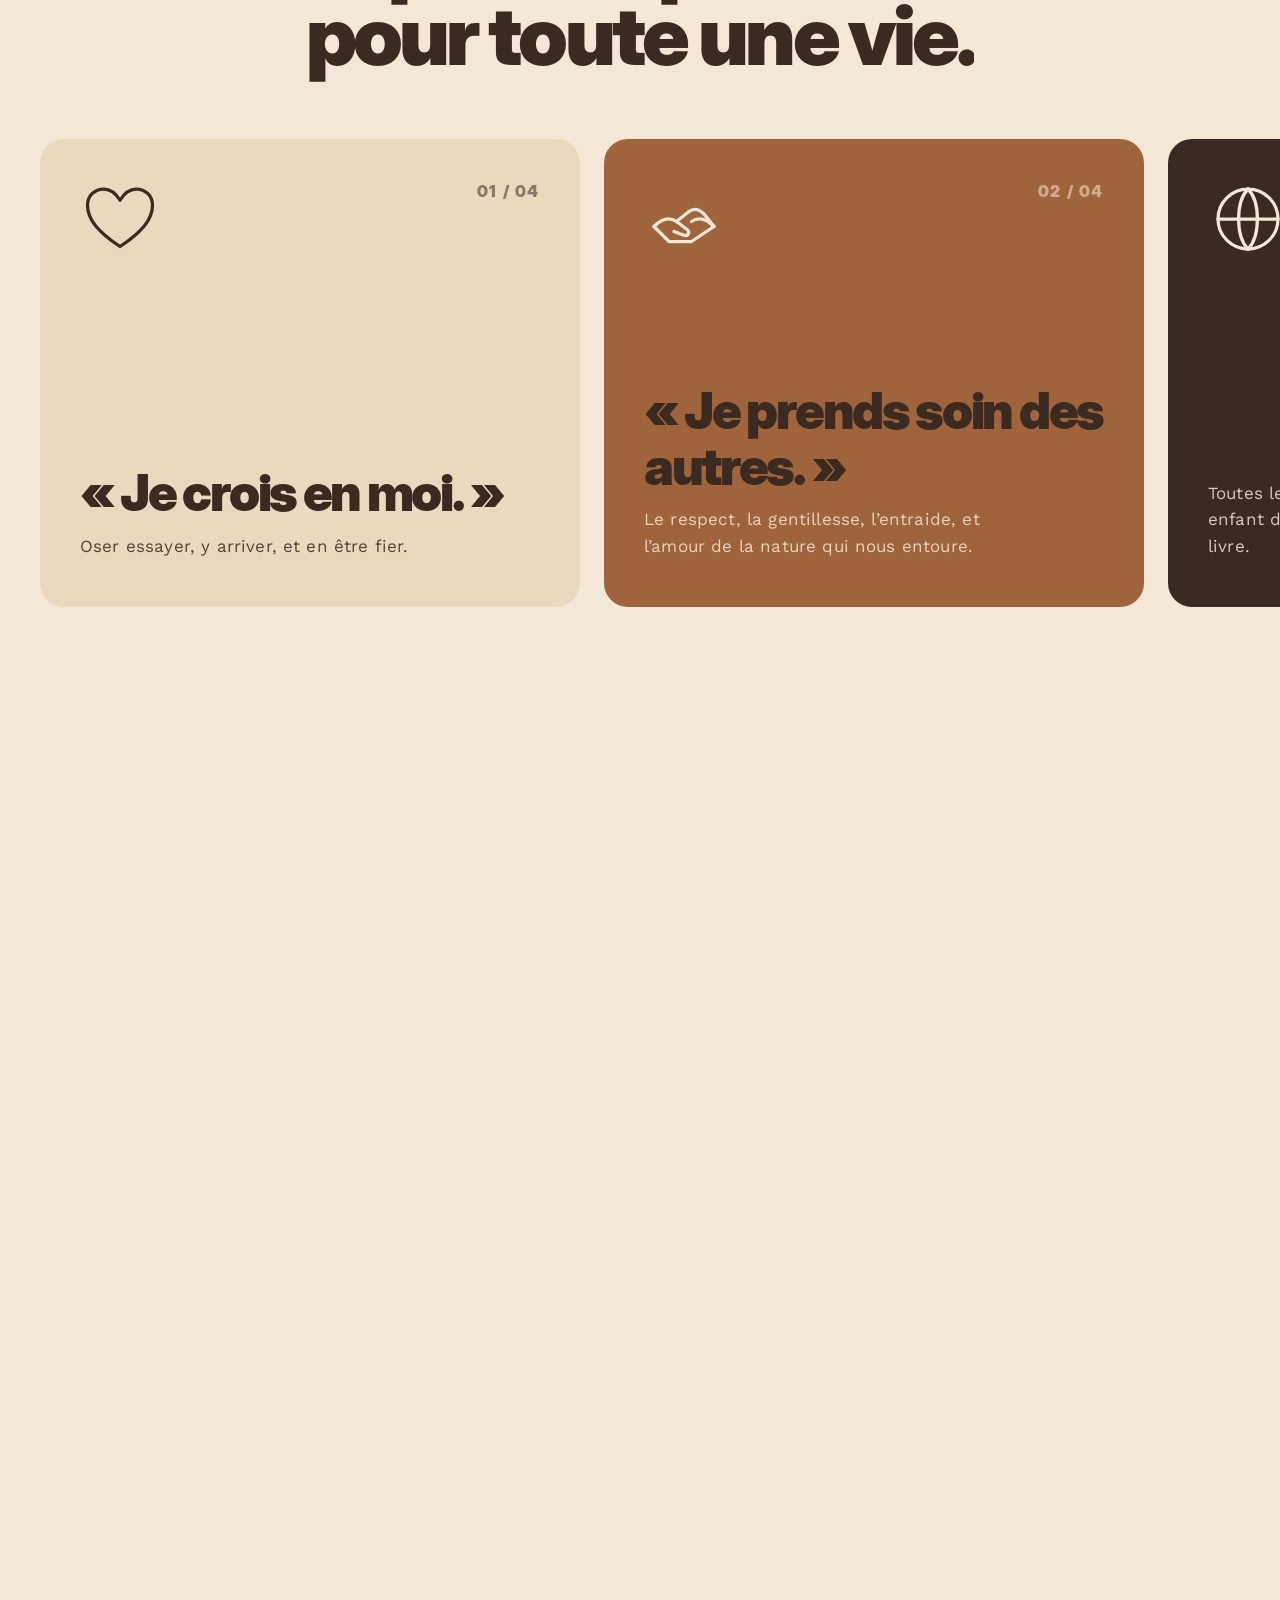
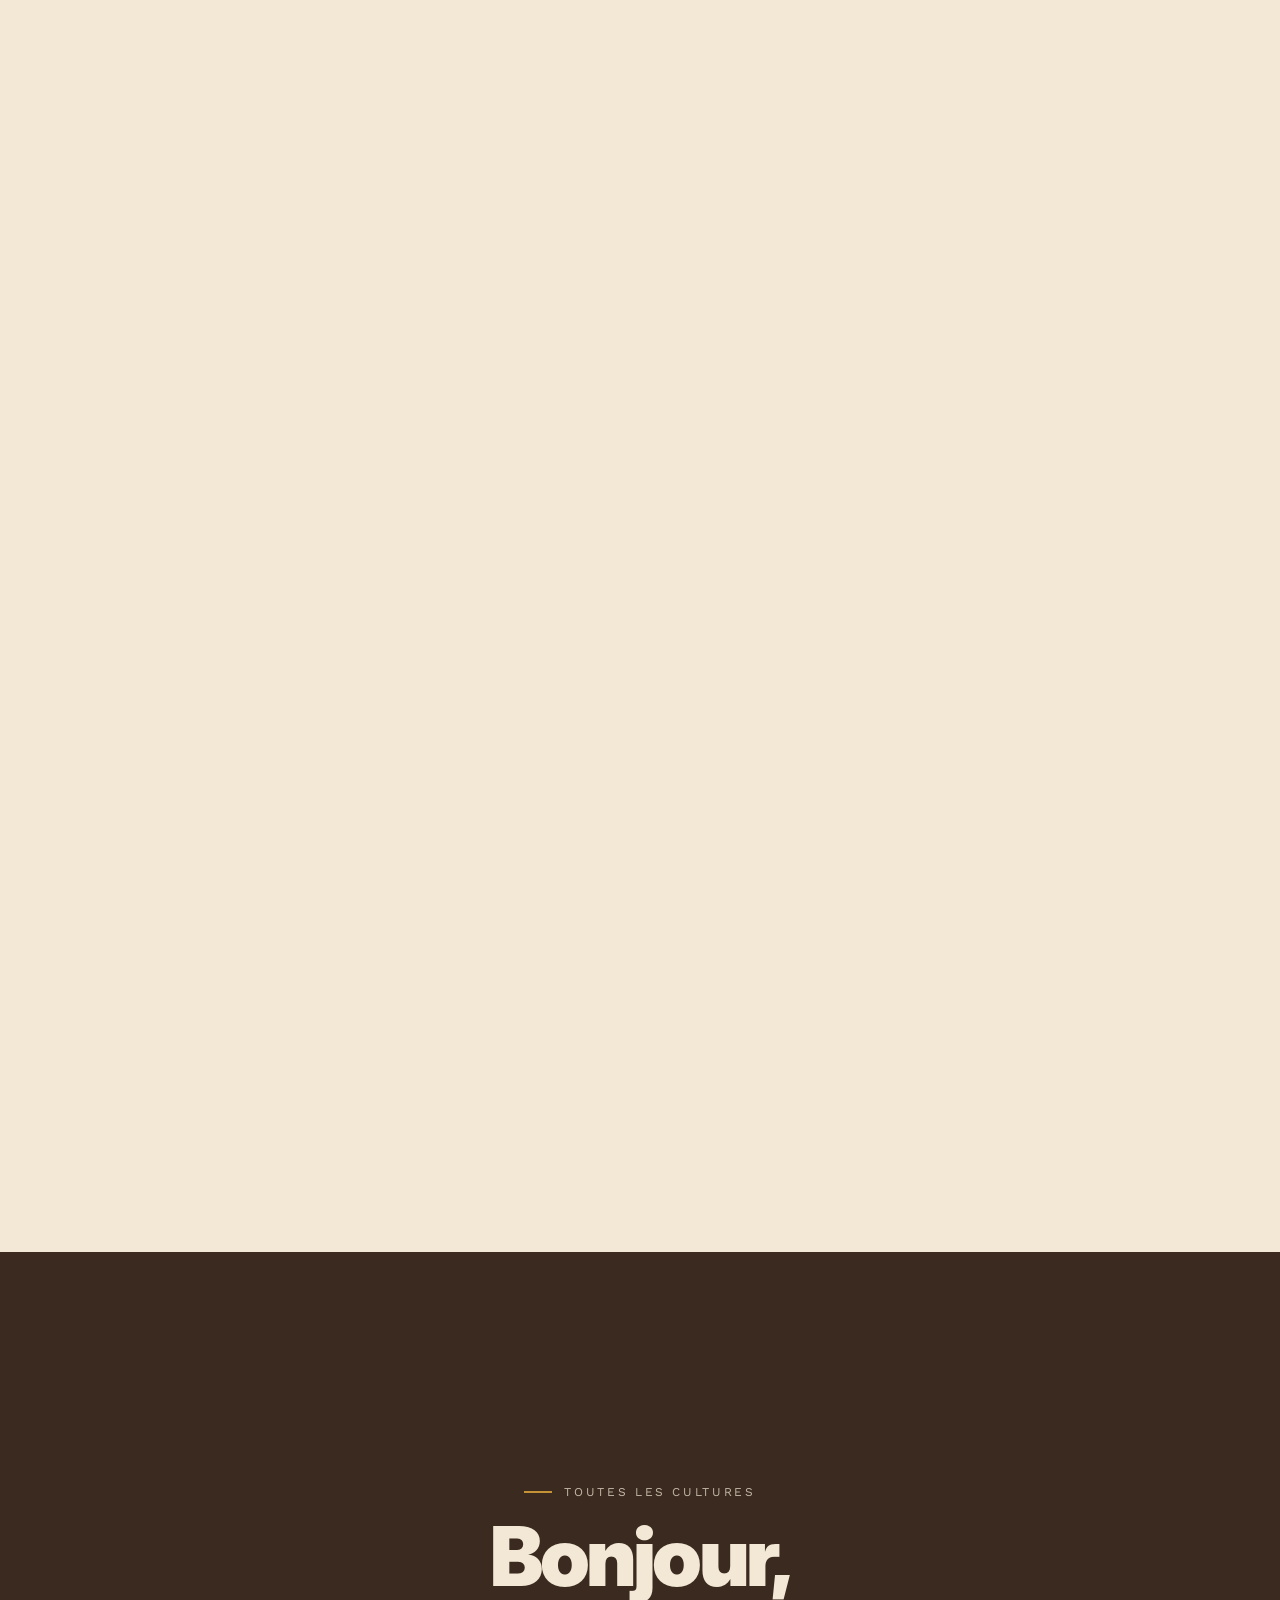
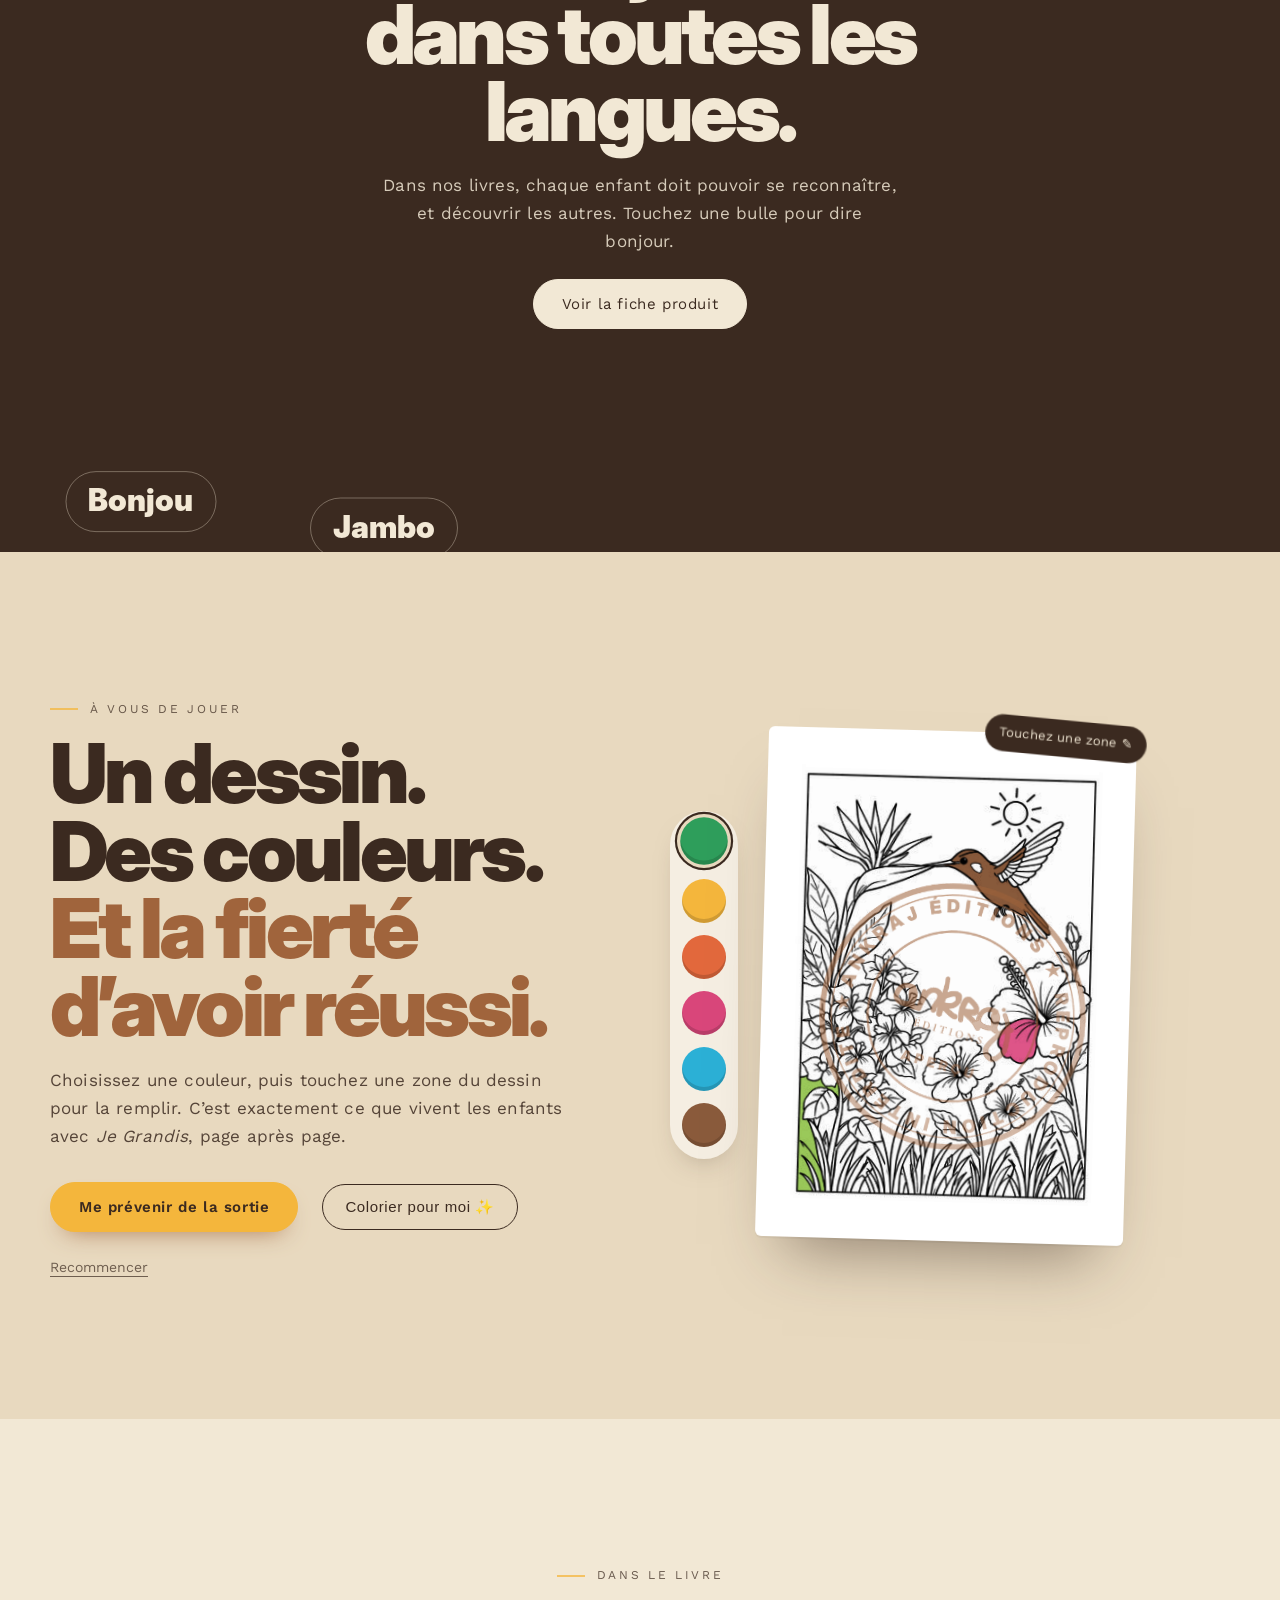
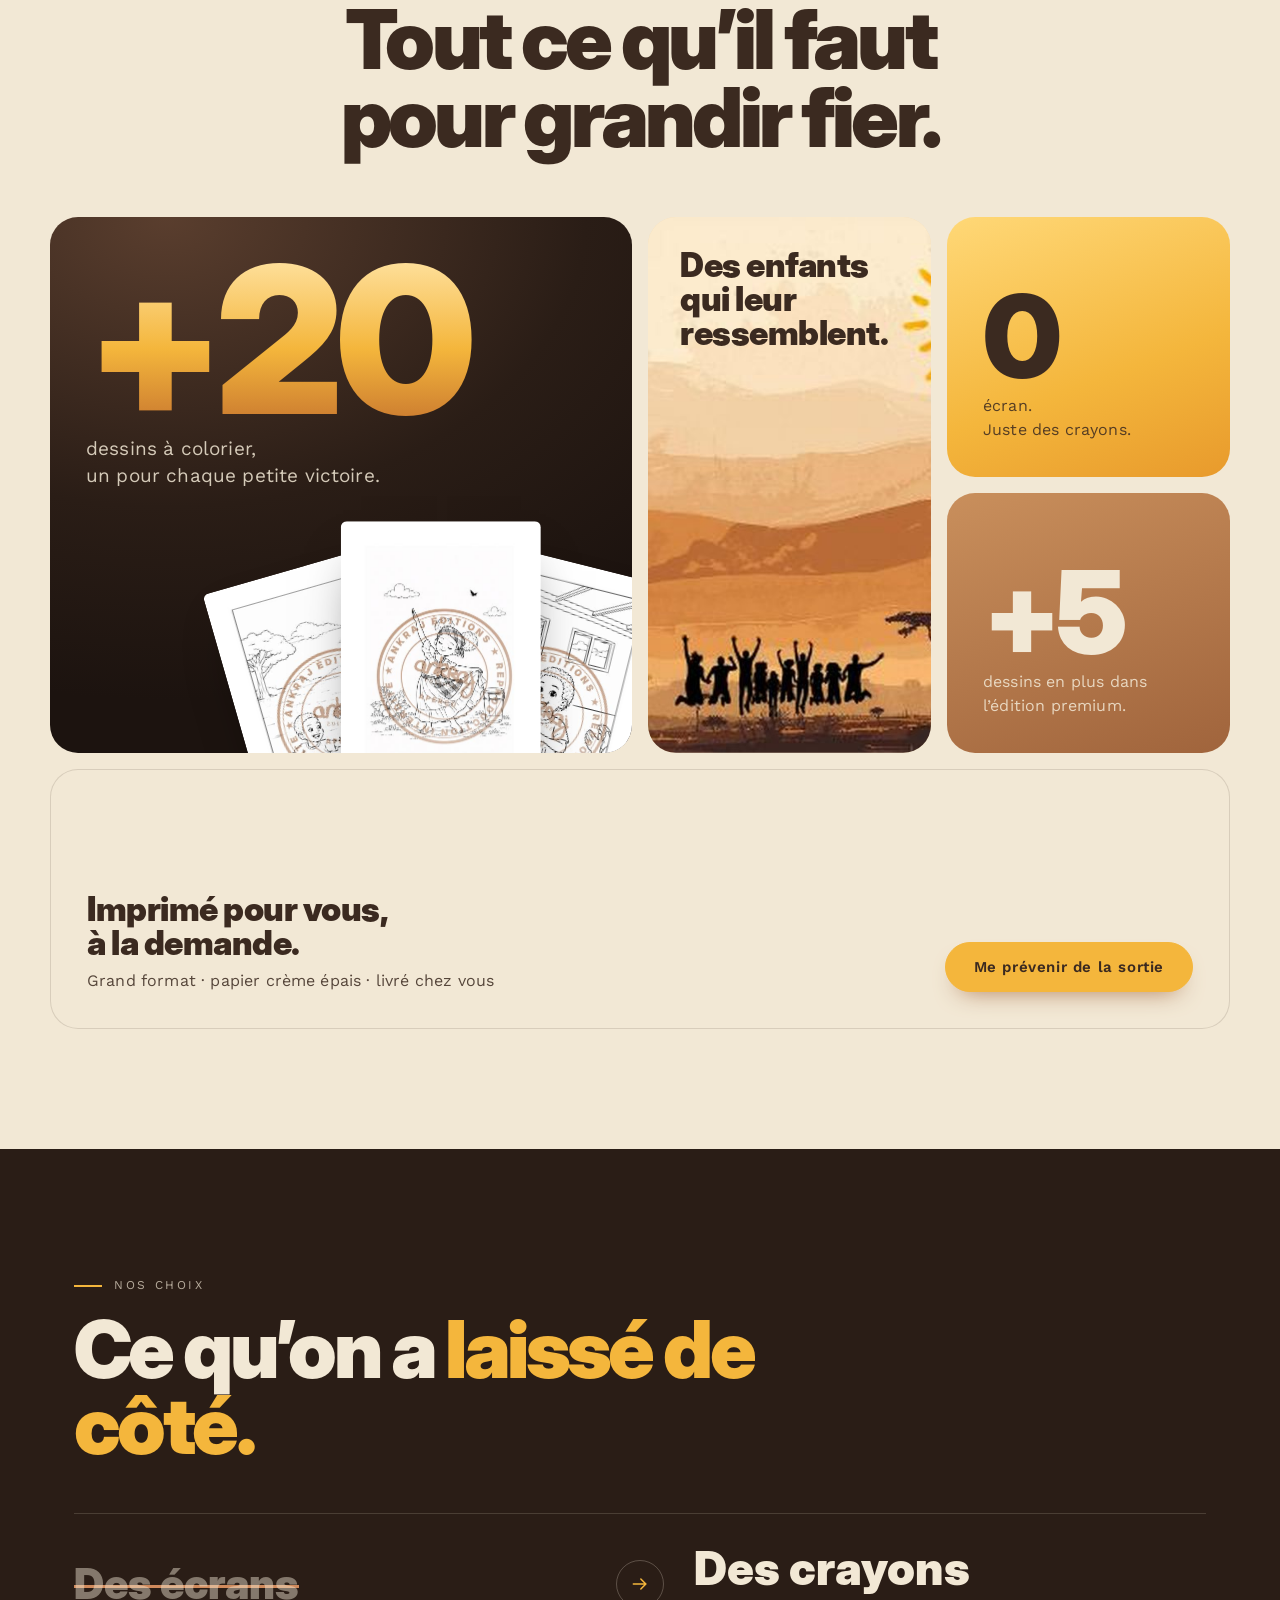
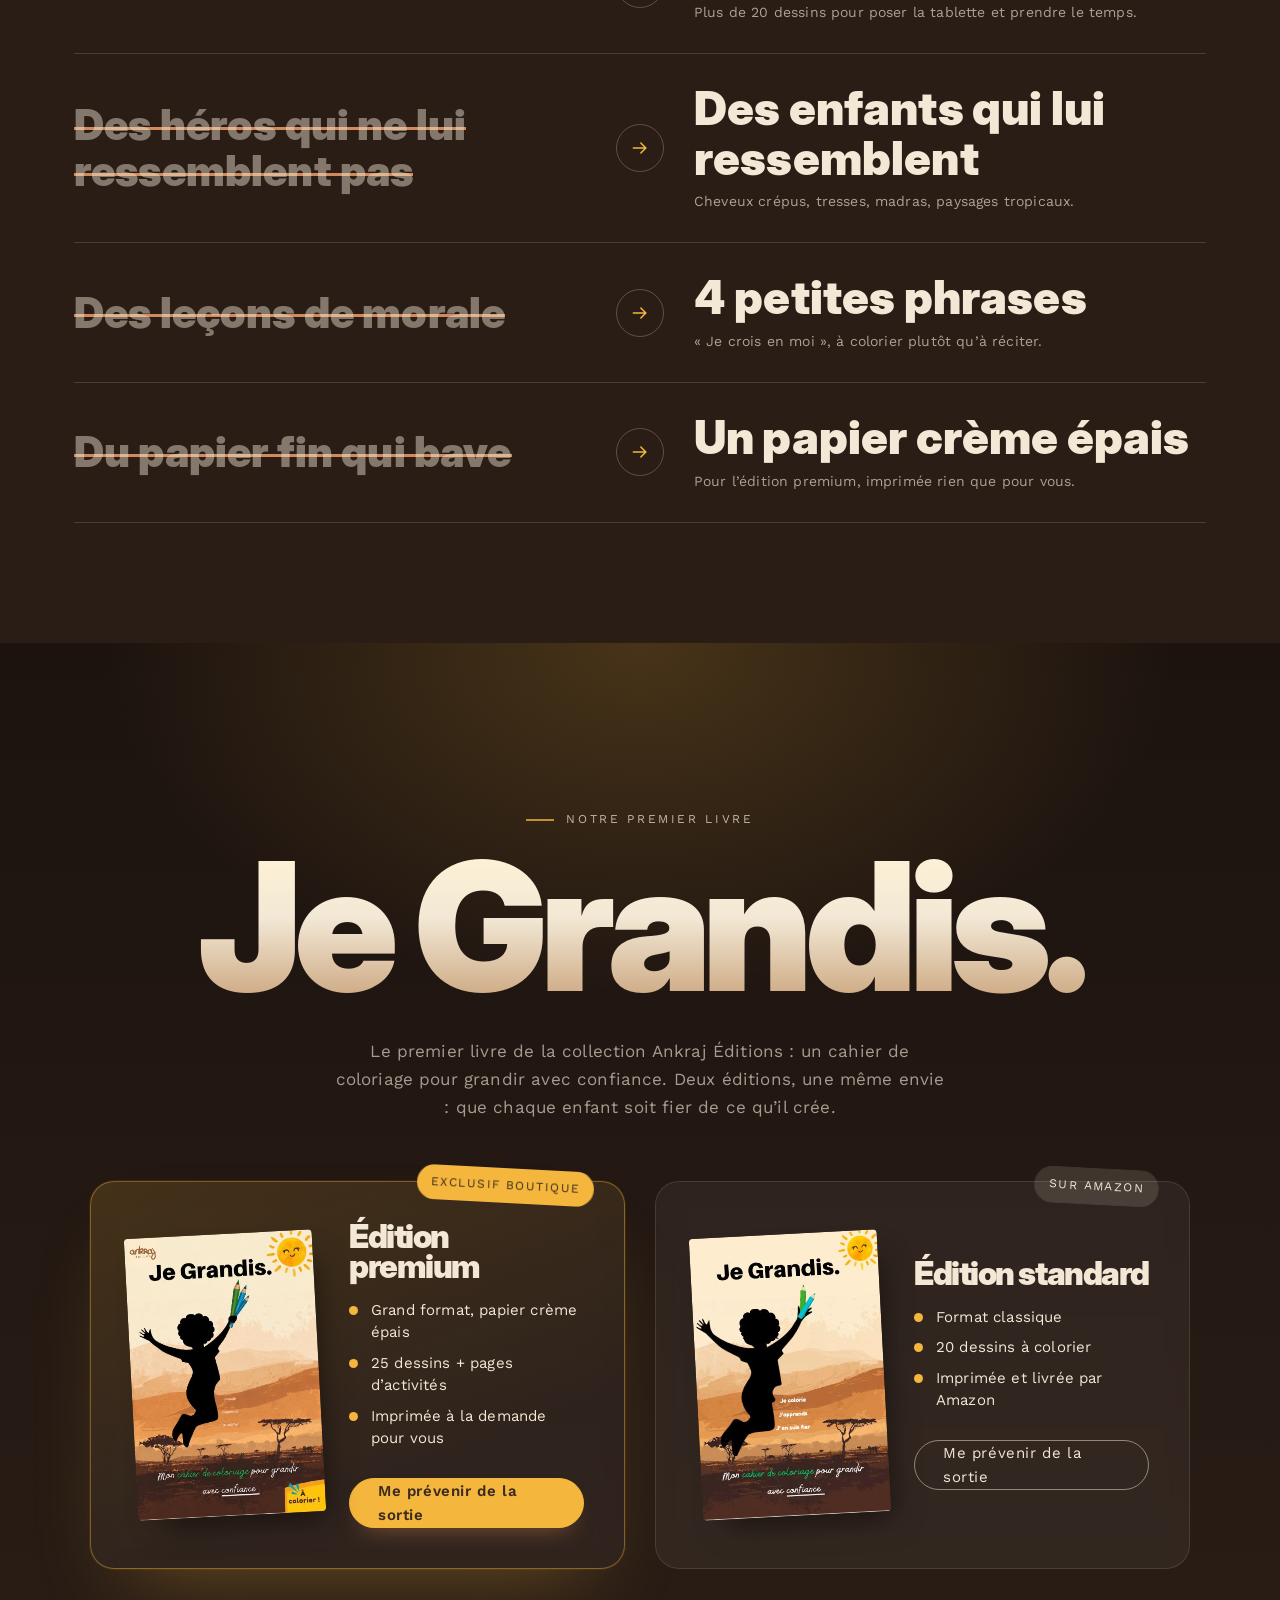
==== commit 09353326: "Adresse officielle www.ankrajeditions.com et redirections du .fr Liens canoniques, sitemap, robots e" ====
--- a/index.html
+++ b/index.html
@@ -5,14 +5,14 @@
 <meta name="viewport" content="width=device-width,initial-scale=1">
 <title>Cahier de coloriage enfant 5-8 ans · Ankraj Éditions</title>
 <meta name="description" content="Ankraj Éditions publie des cahiers de coloriage pour enfants de 5 à 8 ans : confiance en soi, respect et fierté de ses racines. Une idée cadeau qui a du sens.">
-<link rel="canonical" href="https://ankrajeditions.com/">
+<link rel="canonical" href="https://www.ankrajeditions.com/">
 <meta name="robots" content="index, follow, max-image-preview:large">
 <meta property="og:type" content="website"><meta property="og:site_name" content="Ankraj Éditions"><meta property="og:locale" content="fr_FR">
-<meta property="og:url" content="https://ankrajeditions.com/">
+<meta property="og:url" content="https://www.ankrajeditions.com/">
 <meta property="og:title" content="Cahier de coloriage enfant 5-8 ans · Ankraj Éditions"><meta property="og:description" content="Ankraj Éditions publie des cahiers de coloriage pour enfants de 5 à 8 ans : confiance en soi, respect et fierté de ses racines. Une idée cadeau qui a du sens.">
-<meta property="og:image" content="https://ankrajeditions.com/og-image.jpg"><meta property="og:image:width" content="1200"><meta property="og:image:height" content="630"><meta property="og:image:alt" content="Je Grandis, cahier de coloriage pour enfants de 5 à 8 ans, Ankraj Éditions">
+<meta property="og:image" content="https://www.ankrajeditions.com/og-image.jpg"><meta property="og:image:width" content="1200"><meta property="og:image:height" content="630"><meta property="og:image:alt" content="Je Grandis, cahier de coloriage pour enfants de 5 à 8 ans, Ankraj Éditions">
 <meta name="twitter:card" content="summary_large_image">
-<script type="application/ld+json">{"@context":"https://schema.org","@graph":[{"@type":"Organization","@id":"https://ankrajeditions.com/#organisation","name":"Ankraj Éditions","url":"https://ankrajeditions.com/","logo":"https://ankrajeditions.com/img/logo.png","email":"contact@ankrajeditions.com","description":"Maison d'édition de livres et cahiers de coloriage pour enfants : confiance en soi, respect et fierté de ses racines."},{"@type":"WebSite","@id":"https://ankrajeditions.com/#site","name":"Ankraj Éditions","url":"https://ankrajeditions.com/","inLanguage":"fr-FR","publisher":{"@id":"https://ankrajeditions.com/#organisation"}}]}</script>
+<script type="application/ld+json">{"@context":"https://schema.org","@graph":[{"@type":"Organization","@id":"https://www.ankrajeditions.com/#organisation","name":"Ankraj Éditions","url":"https://www.ankrajeditions.com/","logo":"https://www.ankrajeditions.com/img/logo.png","email":"contact@ankrajeditions.com","description":"Maison d'édition de livres et cahiers de coloriage pour enfants : confiance en soi, respect et fierté de ses racines."},{"@type":"WebSite","@id":"https://www.ankrajeditions.com/#site","name":"Ankraj Éditions","url":"https://www.ankrajeditions.com/","inLanguage":"fr-FR","publisher":{"@id":"https://www.ankrajeditions.com/#organisation"}}]}</script>
 <meta name="theme-color" content="#F2E8D5">
 
 
--- a/assets/css/accueil.css
+++ b/assets/css/accueil.css
@@ -2419,8 +2419,8 @@
     font-size: 1.5rem;
   }
 }
-/* ===== Intro : le soleil se lève, le logo s'écrit, puis le rideau remonte =====
-   Seulement des fondus, clip-path et transformations simples : fluide partout, Safari compris. */
+/* ===== Intro : les morceaux du logo Ankraj se regroupent en 3D, puis un reflet de lumière passe =====
+   Allégée : 36 morceaux (24 sur téléphone), aucun mode de fusion ni filtre, tout en transform/opacity. */
 .akh-intro {
   display: none;
 }
@@ -2436,6 +2436,42 @@
 .akh-intro-on .akh-in {
   animation-play-state: paused;
 }
+.akx-bg {
+  position: absolute;
+  inset: 0;
+  background:
+    radial-gradient(55% 50% at 50% 42%, #fff8ec 0%, rgba(255, 248, 236, 0) 70%),
+    radial-gradient(
+      120% 90% at 50% 100%,
+      rgba(201, 143, 92, 0.22) 0%,
+      rgba(201, 143, 92, 0) 60%
+    ),
+    #f2e8d5;
+}
+.akx-bg:before {
+  content: "";
+  position: absolute;
+  left: 50%;
+  top: 44%;
+  width: min(70vw, 64rem);
+  aspect-ratio: 1;
+  border-radius: 50%;
+  transform: translate(-50%, -50%) scale(0.6);
+  background: radial-gradient(
+    circle,
+    rgba(244, 182, 60, 0.32) 0%,
+    rgba(244, 182, 60, 0.1) 45%,
+    rgba(244, 182, 60, 0) 70%
+  );
+  opacity: 0;
+  transition:
+    opacity 1s ease,
+    transform 1.6s cubic-bezier(0.16, 1, 0.3, 1);
+}
+.is-go .akx-bg:before {
+  opacity: 1;
+  transform: translate(-50%, -50%) scale(1);
+}
 .akx-stage {
   position: absolute;
   inset: 0;
@@ -2443,67 +2479,135 @@
   flex-direction: column;
   align-items: center;
   justify-content: center;
-  gap: 2.4rem;
-}
-.akx-sun {
-  position: absolute;
-  left: 50%;
-  top: 50%;
-  width: min(44vw, 42rem);
-  aspect-ratio: 1;
-  margin: calc(min(44vw, 42rem) / -2) 0 0 calc(min(44vw, 42rem) / -2);
+  perspective: 1100px;
+  transition:
+    transform 0.6s cubic-bezier(0.7, 0, 0.3, 1),
+    opacity 0.5s ease;
+}
+.akx-logo {
+  position: relative;
+  width: min(62vw, 54rem);
+  transform-style: preserve-3d;
+  transform: rotateX(18deg) rotateY(-14deg);
+  transition: transform 1.6s cubic-bezier(0.16, 1, 0.3, 1);
+}
+.is-go .akx-logo {
+  transform: none;
+}
+.akx-pieces {
+  position: absolute;
+  inset: 0;
+  transform-style: preserve-3d;
+}
+.akx-pieces i {
+  position: absolute;
+  display: block;
+  background-repeat: no-repeat;
+  opacity: 0;
+  will-change: transform, opacity;
+  transition:
+    transform 1.3s cubic-bezier(0.16, 1, 0.3, 1),
+    opacity 0.5s ease;
+}
+.is-go .akx-pieces i {
+  opacity: 1;
+}
+/* une fois assemblé : un seul logo net remplace les morceaux */
+.akx-whole {
+  position: absolute;
+  inset: 0;
+  width: 100%;
+  height: 100%;
+  opacity: 0;
+}
+.is-whole .akx-whole {
+  opacity: 1;
+}
+.is-whole .akx-pieces {
+  visibility: hidden;
+}
+/* reflet de lumière qui balaie le logo (bande claire découpée à la forme du logo) */
+.akx-shine {
+  position: absolute;
+  inset: 0;
+  pointer-events: none;
+  background: linear-gradient(
+      105deg,
+      rgba(255, 244, 214, 0) 40%,
+      rgba(255, 244, 214, 0.95) 50%,
+      rgba(255, 244, 214, 0) 60%
+    )
+    no-repeat;
+  background-size: 300% 100%;
+  background-position: 130% 0;
+  -webkit-mask-position: center;
+  mask-position: center;
+  -webkit-mask-size: contain;
+  mask-size: contain;
+  -webkit-mask-repeat: no-repeat;
+  mask-repeat: no-repeat;
+  opacity: 0;
+}
+.is-whole .akx-shine {
+  animation: akx-shine 1.3s cubic-bezier(0.45, 0, 0.25, 1) 0.1s forwards;
+}
+@keyframes akx-shine {
+  0% {
+    opacity: 1;
+    background-position: 130% 0;
+  }
+  100% {
+    opacity: 1;
+    background-position: -30% 0;
+  }
+}
+.akx-shadow {
+  position: absolute;
+  left: 18%;
+  right: 18%;
+  bottom: -6%;
+  height: 10%;
   border-radius: 50%;
   background: radial-gradient(
-    circle at 42% 40%,
-    #ffd877 0%,
-    #f4b63c 55%,
-    #e89a2c 100%
+    closest-side,
+    rgba(59, 42, 32, 0.24),
+    rgba(59, 42, 32, 0)
   );
-  box-shadow: 0 0 12rem 4rem rgba(244, 182, 60, 0.35);
+  transform: translateZ(-60px) scale(0.6);
   opacity: 0;
-  transform: translateY(14%) scale(0.7);
   transition:
-    opacity 0.7s ease,
-    transform 1.1s cubic-bezier(0.16, 1, 0.3, 1);
-}
-.akx-logo {
-  position: relative;
-  width: min(48vw, 46rem);
-  clip-path: inset(0 100% 0 0);
-  transition: clip-path 1s cubic-bezier(0.65, 0, 0.35, 1) 0.25s;
-}
-.akx-logo img {
-  display: block;
-  width: 100%;
-  height: auto;
+    opacity 0.8s ease 0.4s,
+    transform 1.2s cubic-bezier(0.16, 1, 0.3, 1) 0.4s;
+}
+.is-go .akx-shadow {
+  opacity: 1;
+  transform: translateZ(-60px) scale(1);
 }
 .akx-tag {
-  position: relative;
-  margin: 0;
+  margin: 4.4rem 0 0;
   font-family: var(--bf, inherit);
   font-size: clamp(1.1rem, 1.2vw, 1.4rem);
-  letter-spacing: 0.42em;
+  letter-spacing: 0.5em;
   text-transform: uppercase;
-  color: #2a1d16;
+  color: #6b3f24;
   opacity: 0;
   transform: translateY(1rem);
   transition:
-    opacity 0.6s ease 0.9s,
-    transform 0.8s cubic-bezier(0.16, 1, 0.3, 1) 0.9s;
-}
-.is-go .akx-sun {
-  opacity: 0.9;
+    opacity 0.6s ease,
+    transform 0.8s cubic-bezier(0.16, 1, 0.3, 1),
+    letter-spacing 1s cubic-bezier(0.16, 1, 0.3, 1);
+}
+.is-whole .akx-tag {
+  opacity: 0.85;
   transform: none;
-}
-.is-go .akx-logo {
-  clip-path: inset(0 0 0 0);
-}
-.is-go .akx-tag {
-  opacity: 1;
-  transform: none;
+  letter-spacing: 0.34em;
+}
+.is-out .akx-stage {
+  transform: scale(1.06) translateY(-2rem);
+  opacity: 0;
 }
 .is-out {
-  animation: akx-out 0.6s cubic-bezier(0.76, 0, 0.24, 1) forwards;
+  animation: akx-out 0.7s cubic-bezier(0.76, 0, 0.24, 1) forwards;
 }
 @keyframes akx-out {
   to {
@@ -2531,21 +2635,10 @@
 }
 @media (max-width: 749px) {
   .akx-logo {
-    width: 74vw;
-  }
-  .akx-sun {
-    width: 72vw;
-    margin: -36vw 0 0 -36vw;
+    width: 84vw;
   }
   .akx-skip {
     bottom: 2.2rem;
-  }
-}
-@media (prefers-reduced-motion: reduce) {
-  .akx-sun,
-  .akx-logo,
-  .akx-tag {
-    transition: none;
   }
 }
 /* ==========================================================================
